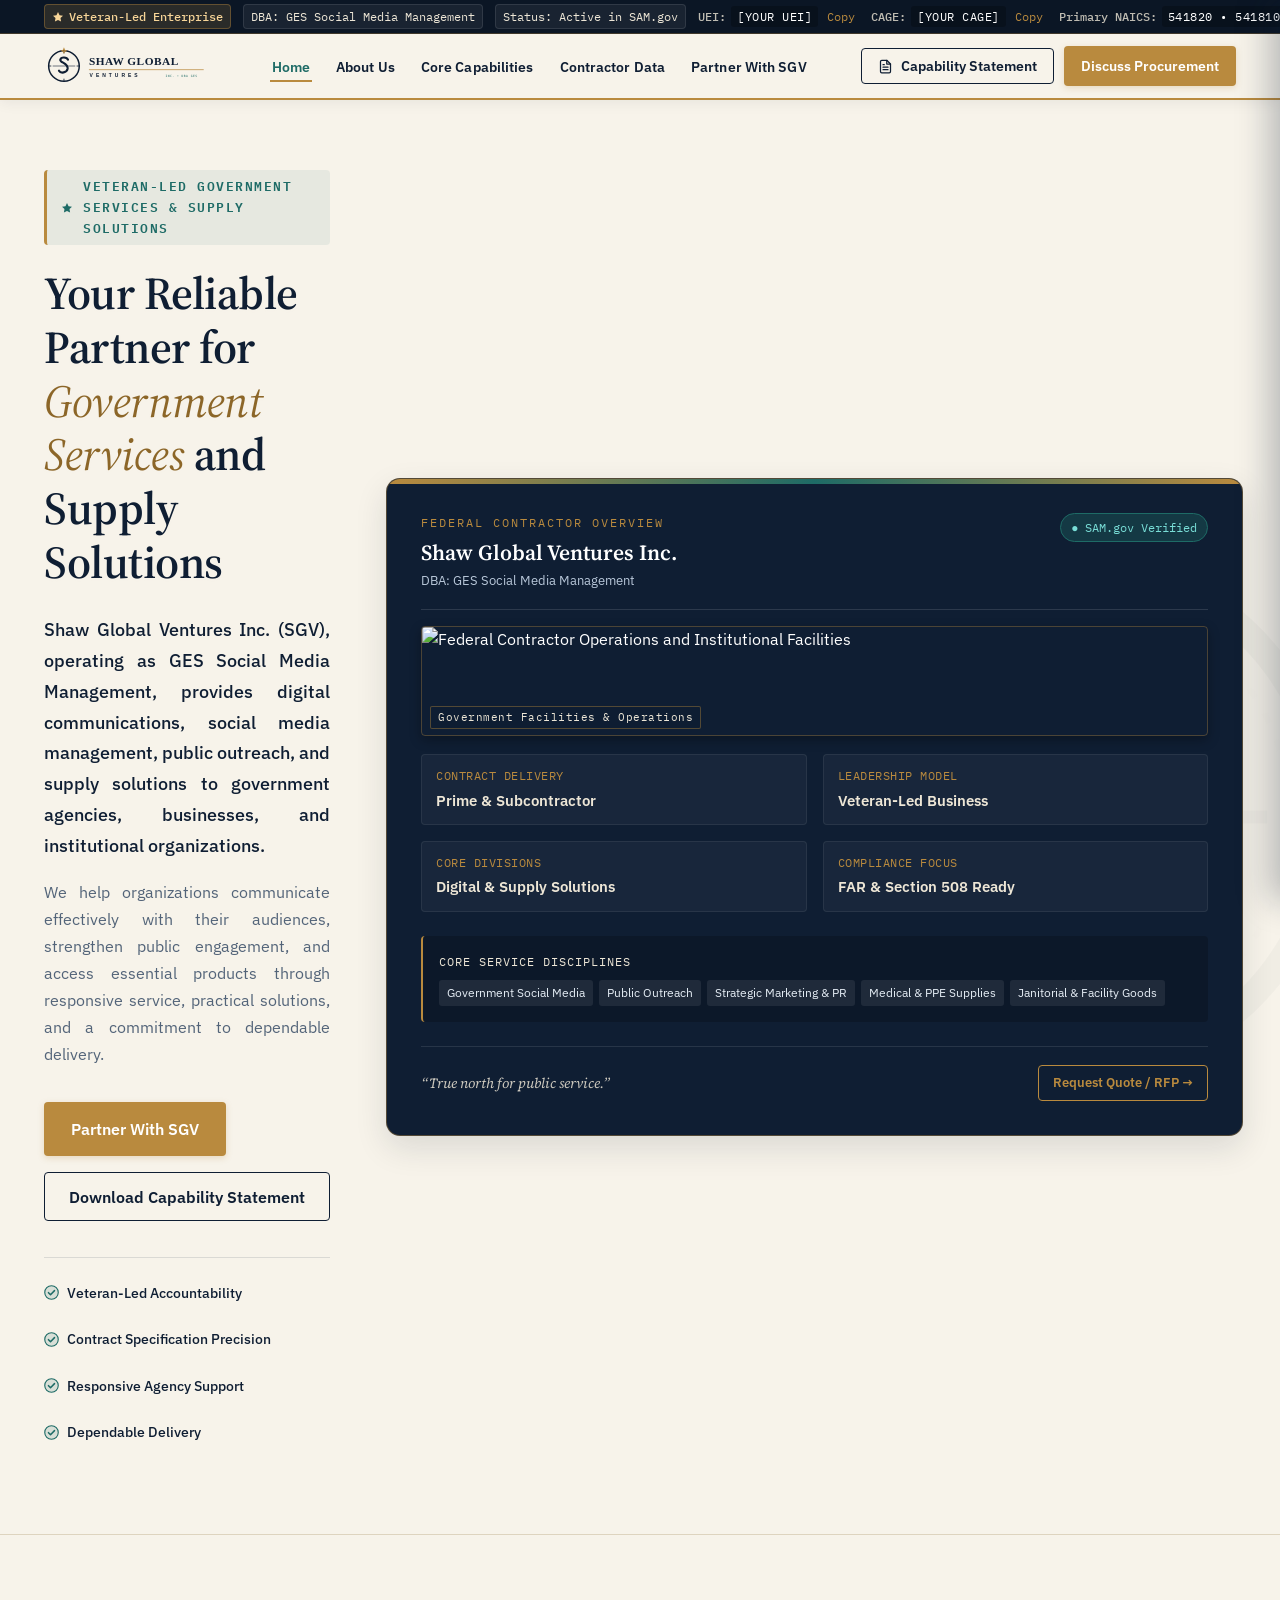
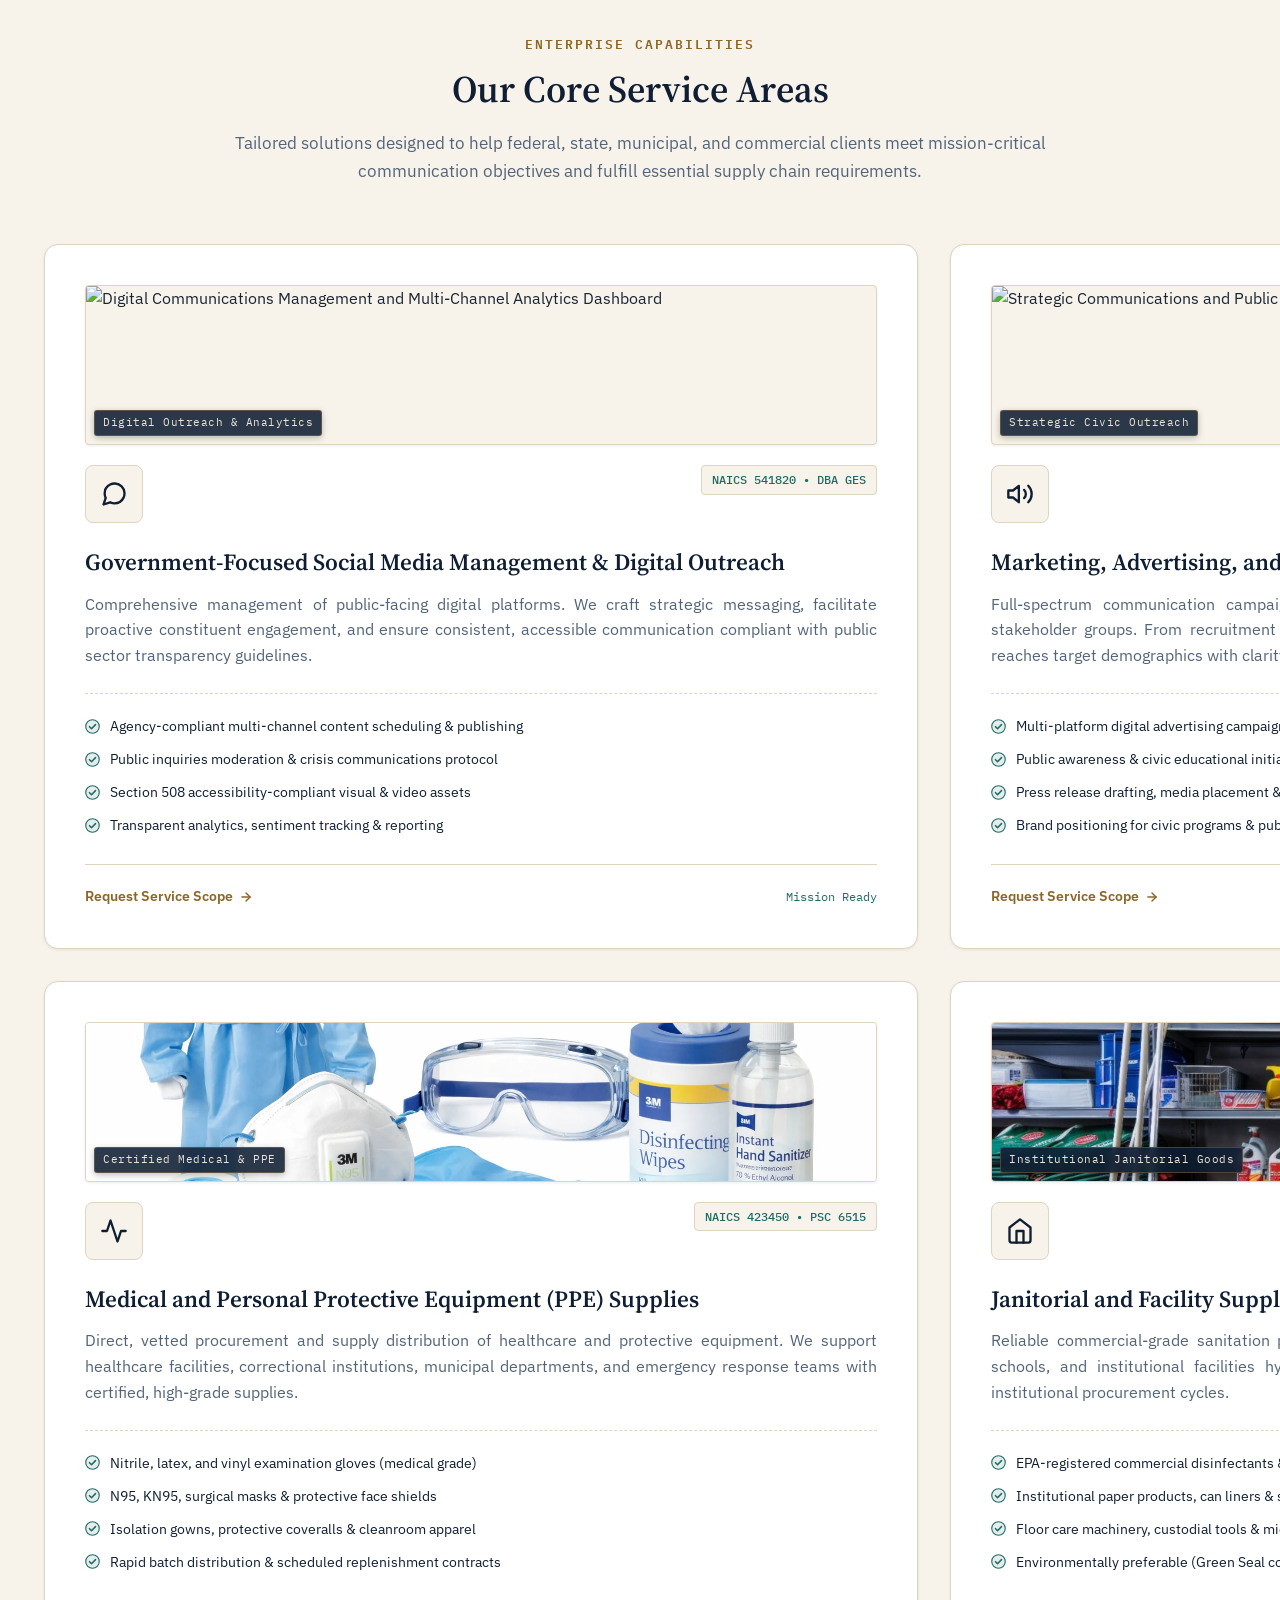
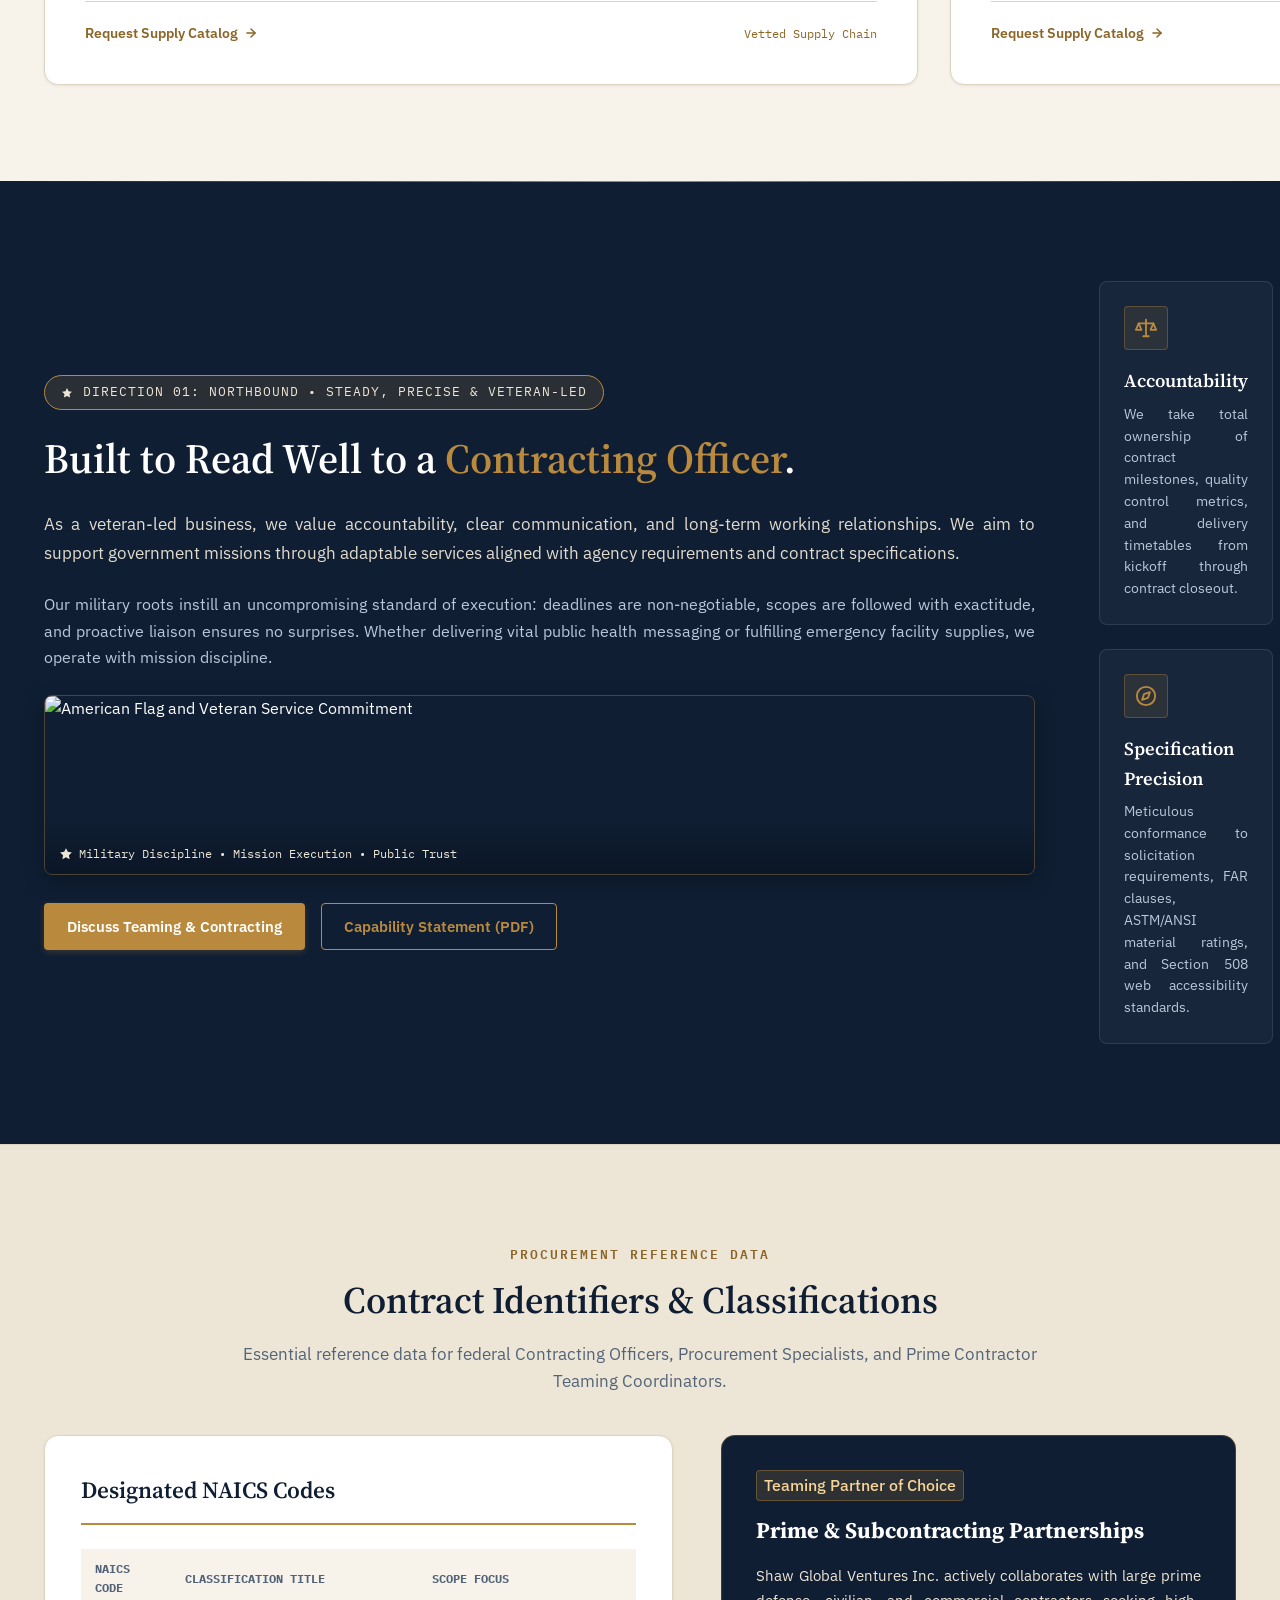
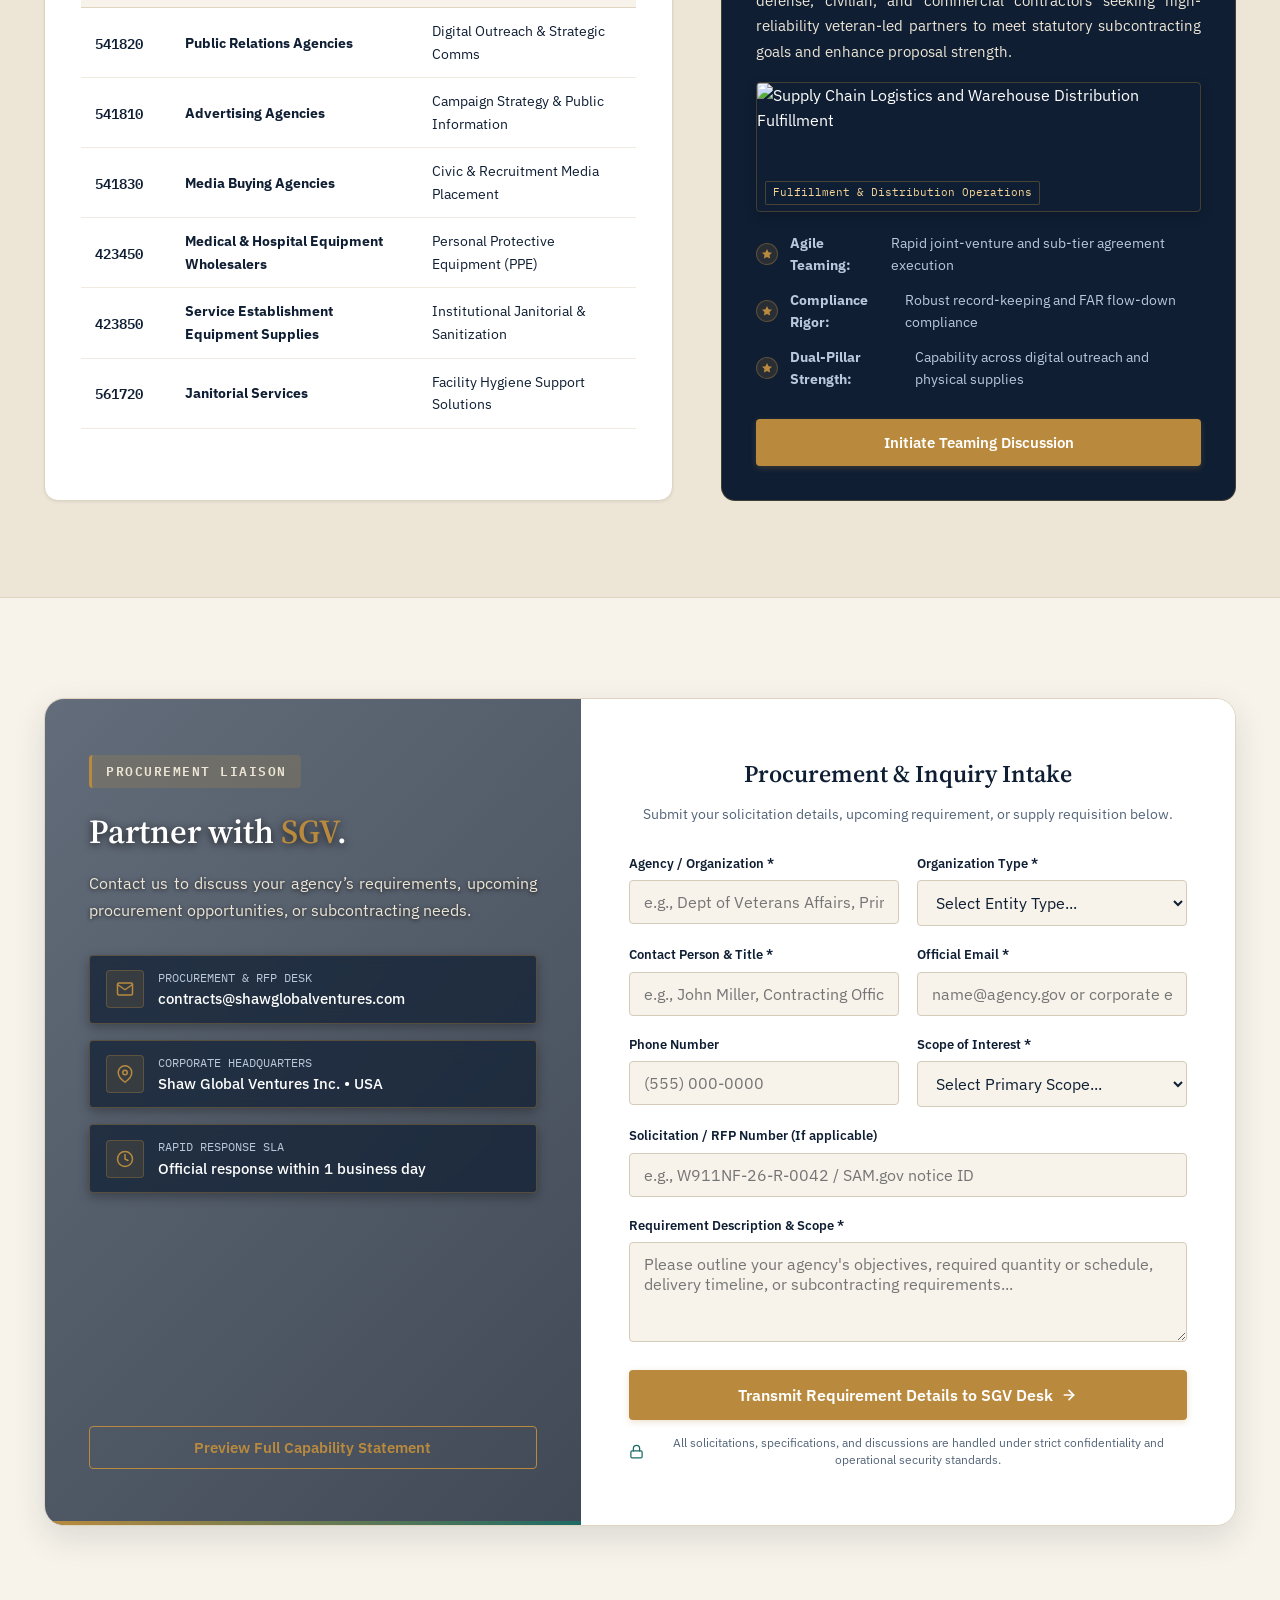
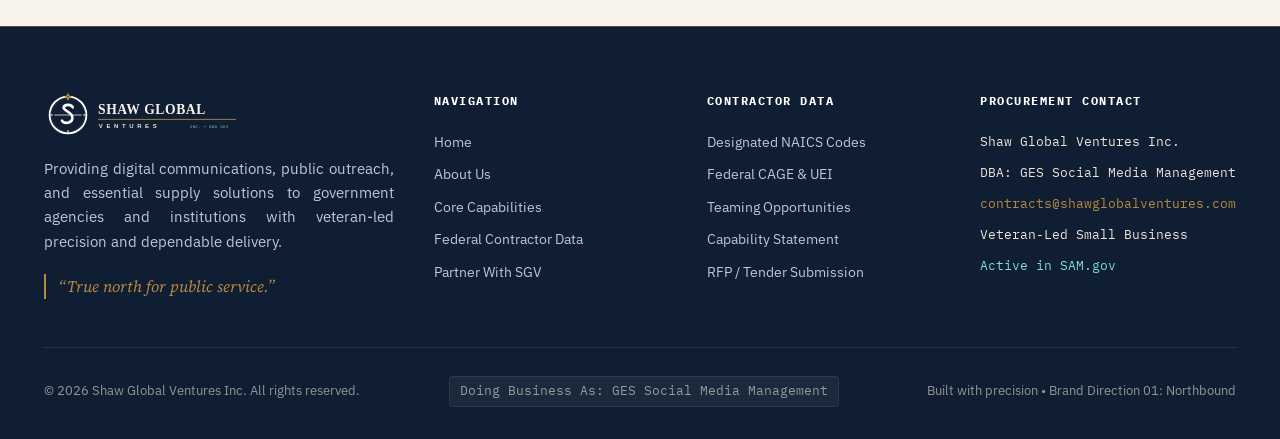
==== index.html @ ef57ebc8 "Initial commit: Shaw Global Ventures Inc. government contracting website" ====
<!DOCTYPE html>
<html lang="en">
<head>
  <meta charset="UTF-8">
  <meta name="viewport" content="width=device-width, initial-scale=1.0">
  <title>Shaw Global Ventures Inc. | Government Contracting, Digital Outreach &amp; Supply Solutions</title>
  
  <!-- SEO & Social Meta -->
  <meta name="description" content="Shaw Global Ventures Inc. (SGV), operating as GES Social Media Management, provides digital communications, social media management, public outreach, and supply solutions to government agencies, businesses, and institutional organizations. Veteran-led enterprise.">
  <meta name="keywords" content="Shaw Global Ventures, GES Social Media Management, government contracting, federal procurement, digital outreach, social media management, medical supplies, PPE supplies, janitorial supplies, veteran-led small business">
  <meta name="author" content="Shaw Global Ventures Inc.">
  <meta name="theme-color" content="#0F1E33">

  <link rel="icon" type="image/svg+xml" href="assets/icon.svg">
  <link rel="stylesheet" href="css/styles.css">
</head>
<body>

  <!-- ========================================================================
       MASTER FIXED HEADER (Command Bar + Navigation)
       ======================================================================== -->
  <div class="header-master-wrapper" id="master-header">
    
    <!-- Federal Command Ribbon -->
    <aside class="gov-topbar" aria-label="Federal contractor data ribbon">
      <div class="container gov-topbar-inner">
        <div class="gov-badge-group">
          <span class="gov-pill veteran-badge">
            <svg class="star-icon" width="12" height="12" viewBox="0 0 24 24" fill="currentColor" aria-hidden="true"><polygon points="12 2 15.09 8.26 22 9.27 17 14.14 18.18 21.02 12 17.77 5.82 21.02 7 14.14 2 9.27 8.91 8.26 12 2"/></svg> Veteran-Led Enterprise
          </span>
          <span class="gov-pill hide-on-mobile">
            DBA: GES Social Media Management
          </span>
          <span class="gov-pill hide-on-mobile">
            Status: Active in SAM.gov
          </span>
        </div>

        <div class="gov-data-codes">
          <div class="code-item">
            <span class="code-label">UEI:</span>
            <span class="code-val" id="top-uei">[YOUR UEI]</span>
            <button class="copy-btn" data-copy="[YOUR UEI]" title="Copy UEI" aria-label="Copy UEI to clipboard">Copy</button>
          </div>
          <div class="code-item">
            <span class="code-label">CAGE:</span>
            <span class="code-val" id="top-cage">[YOUR CAGE]</span>
            <button class="copy-btn" data-copy="[YOUR CAGE]" title="Copy CAGE" aria-label="Copy CAGE to clipboard">Copy</button>
          </div>
          <div class="code-item hide-on-mobile">
            <span class="code-label">Primary NAICS:</span>
            <span class="code-val">541820 • 541810 • 423450</span>
          </div>
        </div>
      </div>
    </aside>

    <!-- Main Navigation Bar -->
    <header class="site-header" role="banner">
      <div class="container nav-container">
        <a href="#hero" class="brand-link" aria-label="Shaw Global Ventures Home">
          <img src="assets/logo.svg" alt="Shaw Global Ventures Inc. - Northbound Compass Emblem" class="brand-logo-img">
        </a>

        <nav aria-label="Main Navigation">
          <ul class="nav-menu">
            <li><a href="#hero" class="nav-link active">Home</a></li>
            <li><a href="html/about.html" class="nav-link">About Us</a></li>
            <li><a href="#services" class="nav-link">Core Capabilities</a></li>
            <li><a href="#procurement-specs" class="nav-link">Contractor Data</a></li>
            <li><a href="#partner-contact" class="nav-link">Partner With SGV</a></li>
          </ul>
        </nav>

        <div class="nav-actions">
          <button type="button" class="btn btn-outline-midnight desktop-only-btn" data-open-modal="capability">
            <svg width="15" height="15" viewBox="0 0 24 24" fill="none" stroke="currentColor" stroke-width="2" stroke-linecap="round" stroke-linejoin="round">
              <path d="M14 2H6a2 2 0 0 0-2 2v16a2 2 0 0 0 2 2h12a2 2 0 0 0 2-2V8z"></path>
              <polyline points="14 2 14 8 20 8"></polyline>
              <line x1="16" y1="13" x2="8" y2="13"></line>
              <line x1="16" y1="17" x2="8" y2="17"></line>
              <polyline points="10 9 9 9 8 9"></polyline>
            </svg>
            Capability Statement
          </button>

          <a href="#partner-contact" class="btn btn-brass nav-cta-btn">
            Discuss Procurement
          </a>

          <button class="mobile-nav-toggle" id="mobile-nav-toggle" aria-label="Open navigation menu" aria-expanded="false" aria-controls="mobile-drawer">
            <svg width="24" height="24" viewBox="0 0 24 24" fill="none" stroke="currentColor" stroke-width="2" stroke-linecap="round" stroke-linejoin="round">
              <line x1="3" y1="12" x2="21" y2="12"></line>
              <line x1="3" y1="6" x2="21" y2="6"></line>
              <line x1="3" y1="18" x2="21" y2="18"></line>
            </svg>
          </button>
        </div>
      </div>
    </header>

  </div>

  <!-- Mobile Navigation Drawer -->
  <div class="mobile-drawer-backdrop" id="mobile-drawer-backdrop" aria-hidden="true"></div>
  <aside class="mobile-drawer" id="mobile-drawer" aria-label="Mobile Navigation" aria-hidden="true">
    <div class="drawer-header">
      <img src="assets/logo.svg" alt="Shaw Global Ventures Logo" class="drawer-logo">
      <button class="drawer-close-btn" id="drawer-close-btn" aria-label="Close navigation menu">
        <svg width="16" height="16" viewBox="0 0 24 24" fill="none" stroke="currentColor" stroke-width="2.4" stroke-linecap="round" stroke-linejoin="round" aria-hidden="true">
          <line x1="18" y1="6" x2="6" y2="18"></line>
          <line x1="6" y1="6" x2="18" y2="18"></line>
        </svg>
      </button>
    </div>

    <nav class="drawer-nav">
      <ul class="drawer-menu">
        <li>
          <a href="#hero" class="drawer-link active">
            <span>Home</span>
            <svg class="drawer-chevron" width="14" height="14" viewBox="0 0 24 24" fill="none" stroke="currentColor" stroke-width="2" stroke-linecap="round" stroke-linejoin="round" aria-hidden="true"><polyline points="9 18 15 12 9 6"></polyline></svg>
          </a>
        </li>
        <li>
          <a href="html/about.html" class="drawer-link">
            <span>About Us</span>
            <svg class="drawer-chevron" width="14" height="14" viewBox="0 0 24 24" fill="none" stroke="currentColor" stroke-width="2" stroke-linecap="round" stroke-linejoin="round" aria-hidden="true"><polyline points="9 18 15 12 9 6"></polyline></svg>
          </a>
        </li>
        <li>
          <a href="#services" class="drawer-link">
            <span>Core Service Areas</span>
            <svg class="drawer-chevron" width="14" height="14" viewBox="0 0 24 24" fill="none" stroke="currentColor" stroke-width="2" stroke-linecap="round" stroke-linejoin="round" aria-hidden="true"><polyline points="9 18 15 12 9 6"></polyline></svg>
          </a>
        </li>
        <li>
          <a href="#procurement-specs" class="drawer-link">
            <span>Federal Contractor Data</span>
            <svg class="drawer-chevron" width="14" height="14" viewBox="0 0 24 24" fill="none" stroke="currentColor" stroke-width="2" stroke-linecap="round" stroke-linejoin="round" aria-hidden="true"><polyline points="9 18 15 12 9 6"></polyline></svg>
          </a>
        </li>
        <li>
          <a href="#partner-contact" class="drawer-link">
            <span>Partner With SGV</span>
            <svg class="drawer-chevron" width="14" height="14" viewBox="0 0 24 24" fill="none" stroke="currentColor" stroke-width="2" stroke-linecap="round" stroke-linejoin="round" aria-hidden="true"><polyline points="9 18 15 12 9 6"></polyline></svg>
          </a>
        </li>
      </ul>
    </nav>

    <div class="drawer-actions">
      <button type="button" class="btn btn-outline-midnight drawer-modal-btn" data-open-modal="capability">
        <svg width="14" height="14" viewBox="0 0 24 24" fill="none" stroke="currentColor" stroke-width="2" aria-hidden="true">
          <path d="M14 2H6a2 2 0 0 0-2 2v16a2 2 0 0 0 2 2h12a2 2 0 0 0 2-2V8z"></path>
          <polyline points="14 2 14 8 20 8"></polyline>
        </svg>
        Capability Statement (PDF)
      </button>

      <a href="#partner-contact" class="btn btn-brass drawer-cta-btn">
        Discuss Procurement
      </a>
    </div>

    <!-- Federal Credentials Card at Bottom of Sidebar -->
    <div class="drawer-footer-credentials">
      <div class="drawer-cred-badges">
        <span class="gov-pill veteran-badge"><svg class="star-icon" width="10" height="10" viewBox="0 0 24 24" fill="currentColor" aria-hidden="true"><polygon points="12 2 15.09 8.26 22 9.27 17 14.14 18.18 21.02 12 17.77 5.82 21.02 7 14.14 2 9.27 8.91 8.26 12 2"/></svg> Veteran-Led</span>
        <span class="gov-pill">Active in SAM.gov</span>
      </div>

      <div class="drawer-cred-dba">
        DBA: GES Social Media Management
      </div>

      <div class="drawer-cred-codes">
        <div class="code-item">
          <span class="code-label">UEI:</span>
          <span class="code-val">[YOUR UEI]</span>
          <button class="copy-btn" data-copy="[YOUR UEI]" title="Copy UEI" aria-label="Copy UEI">Copy</button>
        </div>
        <div class="code-item">
          <span class="code-label">CAGE:</span>
          <span class="code-val">[YOUR CAGE]</span>
          <button class="copy-btn" data-copy="[YOUR CAGE]" title="Copy CAGE" aria-label="Copy CAGE">Copy</button>
        </div>
      </div>

      <div class="drawer-cred-naics">
        <span class="code-label">Primary NAICS:</span>
        <span class="code-val">541820 • 541810 • 423450</span>
      </div>
    </div>
  </aside>

  <main id="main-content">
    <!-- ========================================================================
         HERO SECTION: "True North for Public Service"
         ======================================================================== -->
    <section class="hero-section" id="hero" aria-labelledby="hero-heading">
      <div class="container">
        <div class="hero-grid">
          
          <div class="hero-copy">
            <div class="hero-eyebrow">
              <svg class="star-icon" width="12" height="12" viewBox="0 0 24 24" fill="currentColor" aria-hidden="true"><polygon points="12 2 15.09 8.26 22 9.27 17 14.14 18.18 21.02 12 17.77 5.82 21.02 7 14.14 2 9.27 8.91 8.26 12 2"/></svg> Veteran-Led Government Services &amp; Supply Solutions
            </div>

            <h1 class="hero-title" id="hero-heading">
              Your Reliable Partner for <span class="highlight-brass">Government Services</span> and Supply Solutions
            </h1>

            <p class="hero-lead">
              Shaw Global Ventures Inc. (SGV), operating as GES Social Media Management, provides digital communications, social media management, public outreach, and supply solutions to government agencies, businesses, and institutional organizations.
            </p>

            <p class="hero-sublead">
              We help organizations communicate effectively with their audiences, strengthen public engagement, and access essential products through responsive service, practical solutions, and a commitment to dependable delivery.
            </p>

            <div class="hero-actions">
              <a href="#partner-contact" class="btn btn-brass" style="font-size: 1.02rem; padding: 13px 26px;">
                Partner With SGV
              </a>
              <button type="button" class="btn btn-outline-midnight" data-open-modal="capability" style="font-size: 1.02rem; padding: 13px 24px;">
                Download Capability Statement
              </button>
            </div>

            <div class="hero-trust-row">
              <div class="trust-item">
                <span class="trust-icon" aria-hidden="true"><svg width="15" height="15" viewBox="0 0 20 20" fill="none"><circle cx="10" cy="10" r="9" fill="rgba(30, 107, 102, 0.14)" stroke="currentColor" stroke-width="1.5"/><path d="M6 10.2L8.7 13L14 7.5" stroke="currentColor" stroke-width="2" stroke-linecap="round" stroke-linejoin="round"/></svg></span> Veteran-Led Accountability
              </div>
              <div class="trust-item">
                <span class="trust-icon" aria-hidden="true"><svg width="15" height="15" viewBox="0 0 20 20" fill="none"><circle cx="10" cy="10" r="9" fill="rgba(30, 107, 102, 0.14)" stroke="currentColor" stroke-width="1.5"/><path d="M6 10.2L8.7 13L14 7.5" stroke="currentColor" stroke-width="2" stroke-linecap="round" stroke-linejoin="round"/></svg></span> Contract Specification Precision
              </div>
              <div class="trust-item">
                <span class="trust-icon" aria-hidden="true"><svg width="15" height="15" viewBox="0 0 20 20" fill="none"><circle cx="10" cy="10" r="9" fill="rgba(30, 107, 102, 0.14)" stroke="currentColor" stroke-width="1.5"/><path d="M6 10.2L8.7 13L14 7.5" stroke="currentColor" stroke-width="2" stroke-linecap="round" stroke-linejoin="round"/></svg></span> Responsive Agency Support
              </div>
              <div class="trust-item">
                <span class="trust-icon" aria-hidden="true"><svg width="15" height="15" viewBox="0 0 20 20" fill="none"><circle cx="10" cy="10" r="9" fill="rgba(30, 107, 102, 0.14)" stroke="currentColor" stroke-width="1.5"/><path d="M6 10.2L8.7 13L14 7.5" stroke="currentColor" stroke-width="2" stroke-linecap="round" stroke-linejoin="round"/></svg></span> Dependable Delivery
              </div>
            </div>
          </div>

          <!-- Hero Contractor Dossier Card -->
          <div class="hero-aside">
            <div class="contractor-card">
              <div class="card-header-dossier">
                <div>
                  <div class="dossier-title">Federal Contractor Overview</div>
                  <div class="dossier-company">Shaw Global Ventures Inc.</div>
                  <div class="dossier-dba">DBA: GES Social Media Management</div>
                </div>
                <div class="dossier-status-pill">
                  ● SAM.gov Verified
                </div>
              </div>

              <div class="dossier-hero-media">
                <img src="https://images.unsplash.com/photo-1529107386315-e1a2ed48a620?auto=format&fit=crop&w=800&q=80" alt="Federal Contractor Operations and Institutional Facilities" width="800" height="110">
                <div class="dossier-media-overlay">Government Facilities &amp; Operations</div>
              </div>

              <div class="dossier-grid">
                <div class="dossier-stat">
                  <div class="dossier-label">Contract Delivery</div>
                  <div class="dossier-value">Prime &amp; Subcontractor</div>
                </div>
                <div class="dossier-stat">
                  <div class="dossier-label">Leadership Model</div>
                  <div class="dossier-value">Veteran-Led Business</div>
                </div>
                <div class="dossier-stat">
                  <div class="dossier-label">Core Divisions</div>
                  <div class="dossier-value">Digital &amp; Supply Solutions</div>
                </div>
                <div class="dossier-stat">
                  <div class="dossier-label">Compliance Focus</div>
                  <div class="dossier-value">FAR &amp; Section 508 Ready</div>
                </div>
              </div>

              <div class="card-capabilities-list">
                <div class="capabilities-list-title">Core Service Disciplines</div>
                <div class="tag-cloud">
                  <span class="tag-item">Government Social Media</span>
                  <span class="tag-item">Public Outreach</span>
                  <span class="tag-item">Strategic Marketing &amp; PR</span>
                  <span class="tag-item">Medical &amp; PPE Supplies</span>
                  <span class="tag-item">Janitorial &amp; Facility Goods</span>
                </div>
              </div>

              <div class="card-footer-cta">
                <span class="dossier-motto">“True north for public service.”</span>
                <a href="#partner-contact" class="btn btn-outline-brass" style="padding: 7px 14px; font-size: 0.8rem;">
                  Request Quote / RFP →
                </a>
              </div>
            </div>
          </div>

        </div>
      </div>
    </section>

    <!-- ========================================================================
         CORE SERVICE AREAS SECTION (The 4 Pillars)
         ======================================================================== -->
    <section class="services-section" id="services" aria-labelledby="services-heading">
      <div class="container">
        <div class="section-head">
          <span class="section-eyebrow">Enterprise Capabilities</span>
          <h2 class="section-title" id="services-heading">Our Core Service Areas</h2>
          <p class="section-subtitle">
            Tailored solutions designed to help federal, state, municipal, and commercial clients meet mission-critical communication objectives and fulfill essential supply chain requirements.
          </p>
        </div>

        <div class="services-grid">

          <!-- Pillar 1: Government Social Media & Outreach -->
          <article class="service-card">
            <div class="service-media-frame">
              <img class="service-media-img" src="https://images.unsplash.com/photo-1460925895917-afdab827c52f?auto=format&fit=crop&w=800&q=80" alt="Digital Communications Management and Multi-Channel Analytics Dashboard" loading="lazy" width="800" height="160">
              <span class="service-media-badge">Digital Outreach &amp; Analytics</span>
            </div>

            <div class="service-card-top">
              <div class="service-icon-box" aria-hidden="true">
                <svg width="28" height="28" viewBox="0 0 24 24" fill="none" stroke="currentColor" stroke-width="2" stroke-linecap="round" stroke-linejoin="round">
                  <path d="M21 11.5a8.38 8.38 0 0 1-.9 3.8 8.5 8.5 0 0 1-7.6 4.7 8.38 8.38 0 0 1-3.8-.9L3 21l1.9-5.7a8.38 8.38 0 0 1-.9-3.8 8.5 8.5 0 0 1 4.7-7.6 8.38 8.38 0 0 1 3.8-.9h.5a8.48 8.48 0 0 1 8 8v.5z"></path>
                </svg>
              </div>
              <span class="service-code-tag">NAICS 541820 • DBA GES</span>
            </div>

            <h3 class="service-title">Government-Focused Social Media Management &amp; Digital Outreach</h3>
            <p class="service-desc">
              Comprehensive management of public-facing digital platforms. We craft strategic messaging, facilitate proactive constituent engagement, and ensure consistent, accessible communication compliant with public sector transparency guidelines.
            </p>

            <ul class="service-features-list">
              <li><span class="feature-check" aria-hidden="true"><svg width="15" height="15" viewBox="0 0 20 20" fill="none"><circle cx="10" cy="10" r="9" fill="rgba(30, 107, 102, 0.12)" stroke="currentColor" stroke-width="1.5"/><path d="M6 10.2L8.7 13L14 7.5" stroke="currentColor" stroke-width="2" stroke-linecap="round" stroke-linejoin="round"/></svg></span> Agency-compliant multi-channel content scheduling &amp; publishing</li>
              <li><span class="feature-check" aria-hidden="true"><svg width="15" height="15" viewBox="0 0 20 20" fill="none"><circle cx="10" cy="10" r="9" fill="rgba(30, 107, 102, 0.12)" stroke="currentColor" stroke-width="1.5"/><path d="M6 10.2L8.7 13L14 7.5" stroke="currentColor" stroke-width="2" stroke-linecap="round" stroke-linejoin="round"/></svg></span> Public inquiries moderation &amp; crisis communications protocol</li>
              <li><span class="feature-check" aria-hidden="true"><svg width="15" height="15" viewBox="0 0 20 20" fill="none"><circle cx="10" cy="10" r="9" fill="rgba(30, 107, 102, 0.12)" stroke="currentColor" stroke-width="1.5"/><path d="M6 10.2L8.7 13L14 7.5" stroke="currentColor" stroke-width="2" stroke-linecap="round" stroke-linejoin="round"/></svg></span> Section 508 accessibility-compliant visual &amp; video assets</li>
              <li><span class="feature-check" aria-hidden="true"><svg width="15" height="15" viewBox="0 0 20 20" fill="none"><circle cx="10" cy="10" r="9" fill="rgba(30, 107, 102, 0.12)" stroke="currentColor" stroke-width="1.5"/><path d="M6 10.2L8.7 13L14 7.5" stroke="currentColor" stroke-width="2" stroke-linecap="round" stroke-linejoin="round"/></svg></span> Transparent analytics, sentiment tracking &amp; reporting</li>
            </ul>

            <div class="service-card-footer">
              <a href="#partner-contact" class="service-link" data-service-scope="digital-outreach">
                Request Service Scope <svg width="14" height="14" viewBox="0 0 24 24" fill="none" stroke="currentColor" stroke-width="2.5" stroke-linecap="round" stroke-linejoin="round" aria-hidden="true"><line x1="5" y1="12" x2="19" y2="12"></line><polyline points="12 5 19 12 12 19"></polyline></svg>
              </a>
              <span style="font-family: var(--font-mono); font-size: 0.75rem; color: var(--color-teal);">Mission Ready</span>
            </div>
          </article>

          <!-- Pillar 2: Marketing, Advertising & PR -->
          <article class="service-card">
            <div class="service-media-frame">
              <img class="service-media-img" src="https://images.unsplash.com/photo-1542744173-8e7e53415bb0?auto=format&fit=crop&w=800&q=80" alt="Strategic Communications and Public Relations Planning Team" loading="lazy" width="800" height="160">
              <span class="service-media-badge">Strategic Civic Outreach</span>
            </div>

            <div class="service-card-top">
              <div class="service-icon-box" aria-hidden="true">
                <svg width="28" height="28" viewBox="0 0 24 24" fill="none" stroke="currentColor" stroke-width="2" stroke-linecap="round" stroke-linejoin="round">
                  <polygon points="11 5 6 9 2 9 2 15 6 15 11 19 11 5"></polygon>
                  <path d="M19.07 4.93a10 10 0 0 1 0 14.14M15.54 8.46a5 5 0 0 1 0 7.07"></path>
                </svg>
              </div>
              <span class="service-code-tag">NAICS 541810 • 541830</span>
            </div>

            <h3 class="service-title">Marketing, Advertising, and Public Relations Support</h3>
            <p class="service-desc">
              Full-spectrum communication campaigns designed to inform, educate, and mobilize community and stakeholder groups. From recruitment outreach to public awareness programs, we ensure your message reaches target demographics with clarity.
            </p>

            <ul class="service-features-list">
              <li><span class="feature-check" aria-hidden="true"><svg width="15" height="15" viewBox="0 0 20 20" fill="none"><circle cx="10" cy="10" r="9" fill="rgba(30, 107, 102, 0.12)" stroke="currentColor" stroke-width="1.5"/><path d="M6 10.2L8.7 13L14 7.5" stroke="currentColor" stroke-width="2" stroke-linecap="round" stroke-linejoin="round"/></svg></span> Multi-platform digital advertising campaigns (Search, Social, Display)</li>
              <li><span class="feature-check" aria-hidden="true"><svg width="15" height="15" viewBox="0 0 20 20" fill="none"><circle cx="10" cy="10" r="9" fill="rgba(30, 107, 102, 0.12)" stroke="currentColor" stroke-width="1.5"/><path d="M6 10.2L8.7 13L14 7.5" stroke="currentColor" stroke-width="2" stroke-linecap="round" stroke-linejoin="round"/></svg></span> Public awareness &amp; civic educational initiative rollout</li>
              <li><span class="feature-check" aria-hidden="true"><svg width="15" height="15" viewBox="0 0 20 20" fill="none"><circle cx="10" cy="10" r="9" fill="rgba(30, 107, 102, 0.12)" stroke="currentColor" stroke-width="1.5"/><path d="M6 10.2L8.7 13L14 7.5" stroke="currentColor" stroke-width="2" stroke-linecap="round" stroke-linejoin="round"/></svg></span> Press release drafting, media placement &amp; stakeholder briefs</li>
              <li><span class="feature-check" aria-hidden="true"><svg width="15" height="15" viewBox="0 0 20 20" fill="none"><circle cx="10" cy="10" r="9" fill="rgba(30, 107, 102, 0.12)" stroke="currentColor" stroke-width="1.5"/><path d="M6 10.2L8.7 13L14 7.5" stroke="currentColor" stroke-width="2" stroke-linecap="round" stroke-linejoin="round"/></svg></span> Brand positioning for civic programs &amp; public safety campaigns</li>
            </ul>

            <div class="service-card-footer">
              <a href="#partner-contact" class="service-link" data-service-scope="marketing-pr">
                Request Service Scope <svg width="14" height="14" viewBox="0 0 24 24" fill="none" stroke="currentColor" stroke-width="2.5" stroke-linecap="round" stroke-linejoin="round" aria-hidden="true"><line x1="5" y1="12" x2="19" y2="12"></line><polyline points="12 5 19 12 12 19"></polyline></svg>
              </a>
              <span style="font-family: var(--font-mono); font-size: 0.75rem; color: var(--color-teal);">Campaign Agility</span>
            </div>
          </article>

          <!-- Pillar 3: Medical and PPE Supplies -->
          <article class="service-card">
            <div class="service-media-frame">
              <img class="service-media-img" src="images/medical%20and%20ppe.webp" alt="Medical Grade Supplies and Certified PPE Equipment" loading="lazy" width="800" height="160" style="object-position: center 60%;">
              <span class="service-media-badge">Certified Medical &amp; PPE</span>
            </div>

            <div class="service-card-top">
              <div class="service-icon-box" aria-hidden="true">
                <svg width="28" height="28" viewBox="0 0 24 24" fill="none" stroke="currentColor" stroke-width="2" stroke-linecap="round" stroke-linejoin="round">
                  <path d="M22 12h-4l-3 9L9 3l-3 9H2"></path>
                </svg>
              </div>
              <span class="service-code-tag">NAICS 423450 • PSC 6515</span>
            </div>

            <h3 class="service-title">Medical and Personal Protective Equipment (PPE) Supplies</h3>
            <p class="service-desc">
              Direct, vetted procurement and supply distribution of healthcare and protective equipment. We support healthcare facilities, correctional institutions, municipal departments, and emergency response teams with certified, high-grade supplies.
            </p>

            <ul class="service-features-list">
              <li><span class="feature-check" aria-hidden="true"><svg width="15" height="15" viewBox="0 0 20 20" fill="none"><circle cx="10" cy="10" r="9" fill="rgba(30, 107, 102, 0.12)" stroke="currentColor" stroke-width="1.5"/><path d="M6 10.2L8.7 13L14 7.5" stroke="currentColor" stroke-width="2" stroke-linecap="round" stroke-linejoin="round"/></svg></span> Nitrile, latex, and vinyl examination gloves (medical grade)</li>
              <li><span class="feature-check" aria-hidden="true"><svg width="15" height="15" viewBox="0 0 20 20" fill="none"><circle cx="10" cy="10" r="9" fill="rgba(30, 107, 102, 0.12)" stroke="currentColor" stroke-width="1.5"/><path d="M6 10.2L8.7 13L14 7.5" stroke="currentColor" stroke-width="2" stroke-linecap="round" stroke-linejoin="round"/></svg></span> N95, KN95, surgical masks &amp; protective face shields</li>
              <li><span class="feature-check" aria-hidden="true"><svg width="15" height="15" viewBox="0 0 20 20" fill="none"><circle cx="10" cy="10" r="9" fill="rgba(30, 107, 102, 0.12)" stroke="currentColor" stroke-width="1.5"/><path d="M6 10.2L8.7 13L14 7.5" stroke="currentColor" stroke-width="2" stroke-linecap="round" stroke-linejoin="round"/></svg></span> Isolation gowns, protective coveralls &amp; cleanroom apparel</li>
              <li><span class="feature-check" aria-hidden="true"><svg width="15" height="15" viewBox="0 0 20 20" fill="none"><circle cx="10" cy="10" r="9" fill="rgba(30, 107, 102, 0.12)" stroke="currentColor" stroke-width="1.5"/><path d="M6 10.2L8.7 13L14 7.5" stroke="currentColor" stroke-width="2" stroke-linecap="round" stroke-linejoin="round"/></svg></span> Rapid batch distribution &amp; scheduled replenishment contracts</li>
            </ul>

            <div class="service-card-footer">
              <a href="#partner-contact" class="service-link" data-service-scope="medical-ppe">
                Request Supply Catalog <svg width="14" height="14" viewBox="0 0 24 24" fill="none" stroke="currentColor" stroke-width="2.5" stroke-linecap="round" stroke-linejoin="round" aria-hidden="true"><line x1="5" y1="12" x2="19" y2="12"></line><polyline points="12 5 19 12 12 19"></polyline></svg>
              </a>
              <span style="font-family: var(--font-mono); font-size: 0.75rem; color: var(--color-brass-dark);">Vetted Supply Chain</span>
            </div>
          </article>

          <!-- Pillar 4: Janitorial and Facility Supplies -->
          <article class="service-card">
            <div class="service-media-frame">
              <img class="service-media-img" src="images/janitorial.jpg" alt="Commercial Janitorial and Institutional Facility Supplies Inventory" loading="lazy" width="800" height="160" style="object-position: center 40%;">
              <span class="service-media-badge">Institutional Janitorial Goods</span>
            </div>

            <div class="service-card-top">
              <div class="service-icon-box" aria-hidden="true">
                <svg width="28" height="28" viewBox="0 0 24 24" fill="none" stroke="currentColor" stroke-width="2" stroke-linecap="round" stroke-linejoin="round">
                  <path d="M3 9l9-7 9 7v11a2 2 0 0 1-2 2H5a2 2 0 0 1-2-2z"></path>
                  <polyline points="9 22 9 12 15 12 15 22"></polyline>
                </svg>
              </div>
              <span class="service-code-tag">NAICS 423850 • 561720</span>
            </div>

            <h3 class="service-title">Janitorial and Facility Supply Solutions</h3>
            <p class="service-desc">
              Reliable commercial-grade sanitation products and maintenance supplies to keep government buildings, schools, and institutional facilities hygienic, operational, and safe. High-volume fulfillment tailored to institutional procurement cycles.
            </p>

            <ul class="service-features-list">
              <li><span class="feature-check" aria-hidden="true"><svg width="15" height="15" viewBox="0 0 20 20" fill="none"><circle cx="10" cy="10" r="9" fill="rgba(30, 107, 102, 0.12)" stroke="currentColor" stroke-width="1.5"/><path d="M6 10.2L8.7 13L14 7.5" stroke="currentColor" stroke-width="2" stroke-linecap="round" stroke-linejoin="round"/></svg></span> EPA-registered commercial disinfectants &amp; sanitizing agents</li>
              <li><span class="feature-check" aria-hidden="true"><svg width="15" height="15" viewBox="0 0 20 20" fill="none"><circle cx="10" cy="10" r="9" fill="rgba(30, 107, 102, 0.12)" stroke="currentColor" stroke-width="1.5"/><path d="M6 10.2L8.7 13L14 7.5" stroke="currentColor" stroke-width="2" stroke-linecap="round" stroke-linejoin="round"/></svg></span> Institutional paper products, can liners &amp; soap dispensing systems</li>
              <li><span class="feature-check" aria-hidden="true"><svg width="15" height="15" viewBox="0 0 20 20" fill="none"><circle cx="10" cy="10" r="9" fill="rgba(30, 107, 102, 0.12)" stroke="currentColor" stroke-width="1.5"/><path d="M6 10.2L8.7 13L14 7.5" stroke="currentColor" stroke-width="2" stroke-linecap="round" stroke-linejoin="round"/></svg></span> Floor care machinery, custodial tools &amp; microfiber equipment</li>
              <li><span class="feature-check" aria-hidden="true"><svg width="15" height="15" viewBox="0 0 20 20" fill="none"><circle cx="10" cy="10" r="9" fill="rgba(30, 107, 102, 0.12)" stroke="currentColor" stroke-width="1.5"/><path d="M6 10.2L8.7 13L14 7.5" stroke="currentColor" stroke-width="2" stroke-linecap="round" stroke-linejoin="round"/></svg></span> Environmentally preferable (Green Seal compliant) cleaning solutions</li>
            </ul>

            <div class="service-card-footer">
              <a href="#partner-contact" class="service-link" data-service-scope="janitorial-supplies">
                Request Supply Catalog <svg width="14" height="14" viewBox="0 0 24 24" fill="none" stroke="currentColor" stroke-width="2.5" stroke-linecap="round" stroke-linejoin="round" aria-hidden="true"><line x1="5" y1="12" x2="19" y2="12"></line><polyline points="12 5 19 12 12 19"></polyline></svg>
              </a>
              <span style="font-family: var(--font-mono); font-size: 0.75rem; color: var(--color-brass-dark);">Institutional Grade</span>
            </div>
          </article>

        </div>
      </div>
    </section>

    <!-- ========================================================================
         VETERAN-LED VALUES & MISSION COMMITMENT
         ======================================================================== -->
    <section class="veteran-section" id="veteran-heritage" aria-labelledby="veteran-heading">
      <div class="container">
        <div class="veteran-grid">
          
          <div>
            <div class="veteran-badge-seal">
              <svg class="star-icon" width="12" height="12" viewBox="0 0 24 24" fill="currentColor" aria-hidden="true"><polygon points="12 2 15.09 8.26 22 9.27 17 14.14 18.18 21.02 12 17.77 5.82 21.02 7 14.14 2 9.27 8.91 8.26 12 2"/></svg> Direction 01: Northbound • Steady, Precise &amp; Veteran-Led
            </div>

            <h2 class="veteran-heading" id="veteran-heading">
              Built to Read Well to a <span>Contracting Officer</span>.
            </h2>

            <p class="veteran-text">
              As a veteran-led business, we value accountability, clear communication, and long-term working relationships. We aim to support government missions through adaptable services aligned with agency requirements and contract specifications.
            </p>

            <p class="veteran-subtext">
              Our military roots instill an uncompromising standard of execution: deadlines are non-negotiable, scopes are followed with exactitude, and proactive liaison ensures no surprises. Whether delivering vital public health messaging or fulfilling emergency facility supplies, we operate with mission discipline.
            </p>

            <div class="veteran-image-feature">
              <img class="veteran-feature-img" src="https://images.unsplash.com/photo-1508614589041-895b88991e3e?auto=format&fit=crop&w=1000&q=80" alt="American Flag and Veteran Service Commitment" loading="lazy" width="1000" height="180">
              <div class="veteran-image-caption">
                <svg width="14" height="14" viewBox="0 0 24 24" fill="currentColor" aria-hidden="true"><polygon points="12 2 15.09 8.26 22 9.27 17 14.14 18.18 21.02 12 17.77 5.82 21.02 7 14.14 2 9.27 8.91 8.26 12 2"/></svg>
                Military Discipline • Mission Execution • Public Trust
              </div>
            </div>

            <div style="display: flex; gap: 16px; flex-wrap: wrap;">
              <a href="#partner-contact" class="btn btn-brass">
                Discuss Teaming &amp; Contracting
              </a>
              <button type="button" class="btn btn-outline-brass" data-open-modal="capability">
                Capability Statement (PDF)
              </button>
            </div>
          </div>

          <!-- 4 Core Operating Values -->
          <div class="values-grid">
            <div class="value-card">
              <div class="value-icon" aria-hidden="true">
                <svg width="22" height="22" viewBox="0 0 24 24" fill="none" stroke="currentColor" stroke-width="2" stroke-linecap="round" stroke-linejoin="round">
                  <line x1="12" y1="3" x2="12" y2="21"></line>
                  <line x1="4" y1="7" x2="20" y2="7"></line>
                  <path d="M4 7l3 7h-6l3-7z"></path>
                  <path d="M20 7l3 7h-6l3-7z"></path>
                  <line x1="9" y1="21" x2="15" y2="21"></line>
                </svg>
              </div>
              <h3 class="value-title">Accountability</h3>
              <p class="value-desc">
                We take total ownership of contract milestones, quality control metrics, and delivery timetables from kickoff through contract closeout.
              </p>
            </div>

            <div class="value-card">
              <div class="value-icon" aria-hidden="true">
                <svg width="22" height="22" viewBox="0 0 24 24" fill="none" stroke="currentColor" stroke-width="2" stroke-linecap="round" stroke-linejoin="round">
                  <path d="M21 15a2 2 0 0 1-2 2H7l-4 4V5a2 2 0 0 1 2-2h14a2 2 0 0 1 2 2z"></path>
                  <line x1="8" y1="9" x2="16" y2="9"></line>
                  <line x1="8" y1="13" x2="14" y2="13"></line>
                </svg>
              </div>
              <h3 class="value-title">Clear Communication</h3>
              <p class="value-desc">
                Consistent updates, transparent chain-of-custody tracking, and responsive coordination with contracting officers (COs) and COTRs.
              </p>
            </div>

            <div class="value-card">
              <div class="value-icon" aria-hidden="true">
                <svg width="22" height="22" viewBox="0 0 24 24" fill="none" stroke="currentColor" stroke-width="2" stroke-linecap="round" stroke-linejoin="round">
                  <circle cx="12" cy="12" r="10"></circle>
                  <polygon points="16.24 7.76 14.12 14.12 7.76 16.24 9.88 9.88 16.24 7.76"></polygon>
                </svg>
              </div>
              <h3 class="value-title">Specification Precision</h3>
              <p class="value-desc">
                Meticulous conformance to solicitation requirements, FAR clauses, ASTM/ANSI material ratings, and Section 508 web accessibility standards.
              </p>
            </div>

            <div class="value-card">
              <div class="value-icon" aria-hidden="true">
                <svg width="22" height="22" viewBox="0 0 24 24" fill="none" stroke="currentColor" stroke-width="2" stroke-linecap="round" stroke-linejoin="round">
                  <path d="M17 21v-2a4 4 0 0 0-4-4H5a4 4 0 0 0-4 4v2"></path>
                  <circle cx="9" cy="7" r="4"></circle>
                  <path d="M23 21v-2a4 4 0 0 0-3-3.87"></path>
                  <path d="M16 3.13a4 4 0 0 1 0 7.75"></path>
                </svg>
              </div>
              <h3 class="value-title">Long-Term Partnerships</h3>
              <p class="value-desc">
                Fostering sustained reliability as a dependable prime or agile subcontractor for recurring federal, municipal, and institutional needs.
              </p>
            </div>
          </div>

        </div>
      </div>
    </section>

    <!-- ========================================================================
         FEDERAL PROCUREMENT & SPECIFICATIONS MATRIX
         ======================================================================== -->
    <section class="procurement-section" id="procurement-specs" aria-labelledby="specs-heading">
      <div class="container">
        
        <div class="section-head" style="margin-bottom: 40px;">
          <span class="section-eyebrow">Procurement Reference Data</span>
          <h2 class="section-title" id="specs-heading">Contract Identifiers &amp; Classifications</h2>
          <p class="section-subtitle">
            Essential reference data for federal Contracting Officers, Procurement Specialists, and Prime Contractor Teaming Coordinators.
          </p>
        </div>

        <div class="specs-grid">
          
          <!-- NAICS Table Card -->
          <div class="specs-card">
            <div class="specs-header">
              <h3 class="specs-title">Designated NAICS Codes</h3>
            </div>

            <div class="table-responsive">
              <table class="naics-table" aria-label="North American Industry Classification System Codes">
                <thead>
                  <tr>
                    <th scope="col">NAICS Code</th>
                    <th scope="col">Classification Title</th>
                    <th scope="col">Scope Focus</th>
                  </tr>
                </thead>
                <tbody>
                  <tr>
                    <td class="naics-code">541820</td>
                    <td><strong>Public Relations Agencies</strong></td>
                    <td>Digital Outreach &amp; Strategic Comms</td>
                  </tr>
                  <tr>
                    <td class="naics-code">541810</td>
                    <td><strong>Advertising Agencies</strong></td>
                    <td>Campaign Strategy &amp; Public Information</td>
                  </tr>
                  <tr>
                    <td class="naics-code">541830</td>
                    <td><strong>Media Buying Agencies</strong></td>
                    <td>Civic &amp; Recruitment Media Placement</td>
                  </tr>
                  <tr>
                    <td class="naics-code">423450</td>
                    <td><strong>Medical &amp; Hospital Equipment Wholesalers</strong></td>
                    <td>Personal Protective Equipment (PPE)</td>
                  </tr>
                  <tr>
                    <td class="naics-code">423850</td>
                    <td><strong>Service Establishment Equipment Supplies</strong></td>
                    <td>Institutional Janitorial &amp; Sanitization</td>
                  </tr>
                  <tr>
                    <td class="naics-code">561720</td>
                    <td><strong>Janitorial Services</strong></td>
                    <td>Facility Hygiene Support Solutions</td>
                  </tr>
                </tbody>
              </table>
            </div>
          </div>

          <!-- Teaming & Subcontracting Opportunity Box -->
          <div class="teaming-box">
            <div>
              <span class="gov-pill veteran-badge" style="margin-bottom: 12px; display: inline-flex;">
                Teaming Partner of Choice
              </span>
              <h3 class="teaming-title">Prime &amp; Subcontracting Partnerships</h3>
              <p class="teaming-text">
                Shaw Global Ventures Inc. actively collaborates with large prime defense, civilian, and commercial contractors seeking high-reliability veteran-led partners to meet statutory subcontracting goals and enhance proposal strength.
              </p>

              <div class="teaming-image-card">
                <img class="teaming-img" src="https://images.unsplash.com/photo-1586528116311-ad8dd3c8310d?auto=format&fit=crop&w=1000&q=80" alt="Supply Chain Logistics and Warehouse Distribution Fulfillment" loading="lazy" width="1000" height="130">
                <div class="teaming-img-tag">Fulfillment &amp; Distribution Operations</div>
              </div>

              <ul class="teaming-points">
                <li><span class="teaming-bullet" aria-hidden="true"><svg width="12" height="12" viewBox="0 0 24 24" fill="currentColor"><polygon points="12 2 15.09 8.26 22 9.27 17 14.14 18.18 21.02 12 17.77 5.82 21.02 7 14.14 2 9.27 8.91 8.26 12 2"/></svg></span> <strong>Agile Teaming:</strong> Rapid joint-venture and sub-tier agreement execution</li>
                <li><span class="teaming-bullet" aria-hidden="true"><svg width="12" height="12" viewBox="0 0 24 24" fill="currentColor"><polygon points="12 2 15.09 8.26 22 9.27 17 14.14 18.18 21.02 12 17.77 5.82 21.02 7 14.14 2 9.27 8.91 8.26 12 2"/></svg></span> <strong>Compliance Rigor:</strong> Robust record-keeping and FAR flow-down compliance</li>
                <li><span class="teaming-bullet" aria-hidden="true"><svg width="12" height="12" viewBox="0 0 24 24" fill="currentColor"><polygon points="12 2 15.09 8.26 22 9.27 17 14.14 18.18 21.02 12 17.77 5.82 21.02 7 14.14 2 9.27 8.91 8.26 12 2"/></svg></span> <strong>Dual-Pillar Strength:</strong> Capability across digital outreach and physical supplies</li>
              </ul>
            </div>

            <div>
              <a href="#partner-contact" class="btn btn-brass" style="width: 100%;">
                Initiate Teaming Discussion
              </a>
            </div>
          </div>

        </div>

      </div>
    </section>

    <!-- ========================================================================
         CALL TO ACTION & INTERACTIVE RFP INTAKE ENGINE
         ======================================================================== -->
    <section class="cta-section" id="partner-contact" aria-labelledby="cta-heading">
      <div class="container">
        
        <div class="cta-box-wrapper">
          
          <!-- Left Info Pane -->
          <div class="cta-info-pane">
            <div>
              <span class="hero-eyebrow" style="background: rgba(185, 138, 62, 0.2); color: var(--color-parchment); border-left-color: var(--color-brass);">
                Procurement Liaison
              </span>

              <h2 class="cta-info-title" id="cta-heading">
                Partner with <span>SGV</span>.
              </h2>

              <p class="cta-info-lead">
                Contact us to discuss your agency’s requirements, upcoming procurement opportunities, or subcontracting needs.
              </p>

              <div class="contact-direct-cards">
                <div class="contact-card-item">
                  <span class="contact-icon" aria-hidden="true">
                    <svg width="18" height="18" viewBox="0 0 24 24" fill="none" stroke="currentColor" stroke-width="2" stroke-linecap="round" stroke-linejoin="round">
                      <path d="M4 4h16c1.1 0 2 .9 2 2v12c0 1.1-.9 2-2 2H4c-1.1 0-2-.9-2-2V6c0-1.1.9-2 2-2z"></path>
                      <polyline points="22,6 12,13 2,6"></polyline>
                    </svg>
                  </span>
                  <div>
                    <div class="contact-label">Procurement &amp; RFP Desk</div>
                    <div class="contact-val">contracts@shawglobalventures.com</div>
                  </div>
                </div>

                <div class="contact-card-item">
                  <span class="contact-icon" aria-hidden="true">
                    <svg width="18" height="18" viewBox="0 0 24 24" fill="none" stroke="currentColor" stroke-width="2" stroke-linecap="round" stroke-linejoin="round">
                      <path d="M21 10c0 7-9 13-9 13s-9-6-9-13a9 9 0 0 1 18 0z"></path>
                      <circle cx="12" cy="10" r="3"></circle>
                    </svg>
                  </span>
                  <div>
                    <div class="contact-label">Corporate Headquarters</div>
                    <div class="contact-val">Shaw Global Ventures Inc. • USA</div>
                  </div>
                </div>

                <div class="contact-card-item">
                  <span class="contact-icon" aria-hidden="true">
                    <svg width="18" height="18" viewBox="0 0 24 24" fill="none" stroke="currentColor" stroke-width="2" stroke-linecap="round" stroke-linejoin="round">
                      <circle cx="12" cy="12" r="10"></circle>
                      <polyline points="12 6 12 12 16 14"></polyline>
                    </svg>
                  </span>
                  <div>
                    <div class="contact-label">Rapid Response SLA</div>
                    <div class="contact-val">Official response within 1 business day</div>
                  </div>
                </div>
              </div>
            </div>

            <div>
              <button type="button" class="btn btn-outline-brass" data-open-modal="capability" style="width: 100%;">
                Preview Full Capability Statement
              </button>
            </div>
          </div>

          <!-- Right Form Pane -->
          <div class="cta-form-pane">
            <h3 class="form-title">Procurement &amp; Inquiry Intake</h3>
            <p class="form-subtitle">
              Submit your solicitation details, upcoming requirement, or supply requisition below.
            </p>

            <!-- Success State -->
            <div class="form-success-banner" id="form-success-banner">
              <div class="form-success-icon-wrap" aria-hidden="true">
                <svg width="28" height="28" viewBox="0 0 24 24" fill="none" stroke="currentColor" stroke-width="2.5" stroke-linecap="round" stroke-linejoin="round">
                  <polyline points="20 6 9 17 4 12"></polyline>
                </svg>
              </div>
              <h4 style="font-family: var(--font-serif); font-size: 1.35rem; margin-bottom: 8px;">
                Requirement Received
              </h4>
              <p style="font-size: 0.95rem; margin-bottom: 16px;">
                Thank you for reaching out to Shaw Global Ventures Inc. A dedicated contracting specialist has received your transmission and will review your specifications promptly.
              </p>
              <button type="button" class="btn btn-outline-midnight" id="form-reset-btn" style="font-size: 0.85rem;">
                Submit Another Inquiry
              </button>
            </div>

            <!-- Active Form -->
            <form id="procurement-intake-form" novalidate>
              <div class="form-grid">
                
                <div class="form-group">
                  <label class="form-label" for="rfp-org">Agency / Organization *</label>
                  <input type="text" id="rfp-org" class="form-input" placeholder="e.g., Dept of Veterans Affairs, Prime Inc." required>
                </div>

                <div class="form-group">
                  <label class="form-label" for="rfp-type">Organization Type *</label>
                  <select id="rfp-type" class="form-select" required>
                    <option value="" disabled selected>Select Entity Type...</option>
                    <option value="federal">Federal Government Agency</option>
                    <option value="state-local">State / Municipal Government</option>
                    <option value="prime">Prime Defense / Civilian Contractor</option>
                    <option value="healthcare">Healthcare / Hospital Institution</option>
                    <option value="commercial">Commercial / Institutional Business</option>
                  </select>
                </div>

                <div class="form-group">
                  <label class="form-label" for="rfp-name">Contact Person &amp; Title *</label>
                  <input type="text" id="rfp-name" class="form-input" placeholder="e.g., John Miller, Contracting Officer" required>
                </div>

                <div class="form-group">
                  <label class="form-label" for="rfp-email">Official Email *</label>
                  <input type="email" id="rfp-email" class="form-input" placeholder="name@agency.gov or corporate email" required>
                </div>

                <div class="form-group">
                  <label class="form-label" for="rfp-phone">Phone Number</label>
                  <input type="tel" id="rfp-phone" class="form-input" placeholder="(555) 000-0000">
                </div>

                <div class="form-group">
                  <label class="form-label" for="rfp-scope">Scope of Interest *</label>
                  <select id="rfp-scope" class="form-select" required>
                    <option value="" disabled selected>Select Primary Scope...</option>
                    <option value="digital-outreach">Government Social Media Management &amp; Digital Outreach</option>
                    <option value="marketing-pr">Marketing, Advertising, and PR Support</option>
                    <option value="medical-ppe">Medical and PPE Supplies</option>
                    <option value="janitorial-supplies">Janitorial and Facility Supply Solutions</option>
                    <option value="multi-teaming">Subcontracting / Multi-scope Teaming</option>
                    <option value="other">Other / General Procurement Question</option>
                  </select>
                </div>

                <div class="form-group full-width">
                  <label class="form-label" for="rfp-solicitation">Solicitation / RFP Number (If applicable)</label>
                  <input type="text" id="rfp-solicitation" class="form-input" placeholder="e.g., W911NF-26-R-0042 / SAM.gov notice ID">
                </div>

                <div class="form-group full-width">
                  <label class="form-label" for="rfp-requirements">Requirement Description &amp; Scope *</label>
                  <textarea id="rfp-requirements" class="form-textarea" placeholder="Please outline your agency's objectives, required quantity or schedule, delivery timeline, or subcontracting requirements..." required></textarea>
                </div>

              </div>

              <button type="submit" class="btn btn-brass" style="width: 100%; padding: 14px; font-size: 1rem;">
                Transmit Requirement Details to SGV Desk <svg width="16" height="16" viewBox="0 0 24 24" fill="none" stroke="currentColor" stroke-width="2.5" stroke-linecap="round" stroke-linejoin="round" aria-hidden="true"><line x1="5" y1="12" x2="19" y2="12"></line><polyline points="12 5 19 12 12 19"></polyline></svg>
              </button>

              <p class="form-privacy-note">
                <svg width="15" height="15" viewBox="0 0 24 24" fill="none" stroke="currentColor" stroke-width="2" stroke-linecap="round" stroke-linejoin="round" style="color: var(--color-teal); flex-shrink: 0;" aria-hidden="true">
                  <rect x="3" y="11" width="18" height="11" rx="2" ry="2"></rect>
                  <path d="M7 11V7a5 5 0 0 1 10 0v4"></path>
                </svg>
                All solicitations, specifications, and discussions are handled under strict confidentiality and operational security standards.
              </p>
            </form>

          </div>

        </div>

      </div>
    </section>
  </main>

  <!-- ========================================================================
       EXECUTIVE CAPABILITY STATEMENT MODAL (Printable / Saveable)
       ======================================================================== -->
  <div class="modal-overlay" id="capability-modal" role="dialog" aria-modal="true" aria-labelledby="modal-cap-title">
    <div class="modal-content">
      <div class="modal-bar-actions">
        <span style="font-family: var(--font-mono); font-size: 0.85rem; letter-spacing: 1px; display: inline-flex; align-items: center; gap: 8px;">
          <svg class="star-icon" width="12" height="12" viewBox="0 0 24 24" fill="currentColor" aria-hidden="true"><polygon points="12 2 15.09 8.26 22 9.27 17 14.14 18.18 21.02 12 17.77 5.82 21.02 7 14.14 2 9.27 8.91 8.26 12 2"/></svg>
          OFFICIAL CAPABILITY STATEMENT • SHAW GLOBAL VENTURES INC.
        </span>
        <div style="display: flex; gap: 12px; align-items: center;">
          <button type="button" class="btn btn-outline-brass modal-print-btn" style="padding: 5px 12px; font-size: 0.78rem;">
            Print / Save PDF
          </button>
          <button type="button" class="modal-close-btn" aria-label="Close modal">&times;</button>
        </div>
      </div>

      <div class="capability-sheet">
        <div class="cap-sheet-header">
          <div>
            <h2 class="cap-sheet-title" id="modal-cap-title">SHAW GLOBAL VENTURES INC.</h2>
            <div class="cap-sheet-subtitle">DBA: GES SOCIAL MEDIA MANAGEMENT • VETERAN-LED SMALL BUSINESS</div>
            <div style="font-size: 0.88rem; color: #536479; margin-top: 4px;">
              Government Contracting | Digital Outreach | Supply Solutions
            </div>
          </div>
          <div style="text-align: right;">
            <div style="font-family: var(--font-serif); font-style: italic; color: var(--color-brass-dark); font-size: 0.95rem;">
              “True north for public service.”
            </div>
            <div style="font-family: var(--font-mono); font-size: 0.75rem; color: var(--color-teal); margin-top: 4px;">
              SAM.GOV ACTIVE
            </div>
          </div>
        </div>

        <div class="cap-sheet-section">
          <div class="cap-section-heading">Corporate Identifiers &amp; Federal Codes</div>
          <div class="cap-meta-grid">
            <div>
              <strong>Legal Business Name:</strong><br>
              Shaw Global Ventures Inc.
            </div>
            <div>
              <strong>Unique Entity ID (UEI):</strong><br>
              <span style="font-family: var(--font-mono); font-weight: 600;">[YOUR UEI]</span>
            </div>
            <div>
              <strong>CAGE Code:</strong><br>
              <span style="font-family: var(--font-mono); font-weight: 600;">[YOUR CAGE]</span>
            </div>
            <div>
              <strong>Operating DBA:</strong><br>
              GES Social Media Management
            </div>
            <div>
              <strong>Socio-Economic Status:</strong><br>
              Veteran-Led Small Business
            </div>
            <div>
              <strong>Contract Capacity:</strong><br>
              Prime &amp; Subcontractor
            </div>
          </div>
        </div>

        <div class="cap-sheet-section">
          <div class="cap-section-heading">Core Competencies</div>
          <div style="display: grid; grid-template-columns: 1fr 1fr; gap: 16px; font-size: 0.9rem;">
            <div>
              <p style="font-weight: 600; color: var(--color-midnight); margin-bottom: 4px;">
                1. Digital Outreach &amp; Social Media Management
              </p>
              <p style="color: #4a5568; line-height: 1.5;">
                Agency-approved digital communications, strategic message formulation, crisis management, multi-platform publishing, and Section 508 accessible multimedia.
              </p>
            </div>
            <div>
              <p style="font-weight: 600; color: var(--color-midnight); margin-bottom: 4px;">
                2. Marketing, Advertising &amp; PR
              </p>
              <p style="color: #4a5568; line-height: 1.5;">
                Community outreach programs, targeted public service announcements, digital advertising campaigns, and civic recruitment initiatives.
              </p>
            </div>
            <div>
              <p style="font-weight: 600; color: var(--color-midnight); margin-bottom: 4px;">
                3. Medical &amp; Personal Protective Supplies (PPE)
              </p>
              <p style="color: #4a5568; line-height: 1.5;">
                Distribution of hospital-grade nitrile gloves, respiratory PPE (N95/KN95), isolation apparel, and rapid replenishment supply lines.
              </p>
            </div>
            <div>
              <p style="font-weight: 600; color: var(--color-midnight); margin-bottom: 4px;">
                4. Janitorial &amp; Facility Supplies
              </p>
              <p style="color: #4a5568; line-height: 1.5;">
                Commercial sanitation agents, EPA-registered disinfectants, institutional paper solutions, and custodial facility equipment.
              </p>
            </div>
          </div>
        </div>

        <div class="cap-sheet-section">
          <div class="cap-section-heading">North American Industry Classification (NAICS)</div>
          <div style="font-family: var(--font-mono); font-size: 0.82rem; line-height: 1.7; display: grid; grid-template-columns: 1fr 1fr; gap: 8px;">
            <div><strong>541820</strong> - Public Relations Agencies (Primary)</div>
            <div><strong>541810</strong> - Advertising Agencies</div>
            <div><strong>541830</strong> - Media Buying Agencies</div>
            <div><strong>423450</strong> - Medical, Dental &amp; Hospital Equipment Wholesalers</div>
            <div><strong>423850</strong> - Service Establishment Equipment Supplies</div>
            <div><strong>561720</strong> - Janitorial Services Support</div>
          </div>
        </div>

        <div class="cap-sheet-section">
          <div class="cap-section-heading">Key Differentiators</div>
          <ul style="padding-left: 18px; font-size: 0.88rem; color: #374151; line-height: 1.6;">
            <li><strong>Veteran-Led Discipline:</strong> Strict adherence to operational schedules, transparent deliverables, and contract specification precision.</li>
            <li><strong>Dual-Vector Service Capability:</strong> Unified contracting vehicle capable of delivering sophisticated digital public relations alongside critical physical supplies.</li>
            <li><strong>Responsiveness &amp; Agility:</strong> Dedicated single-point-of-contact contracting officer liaison ensuring zero bureaucratic lag.</li>
          </ul>
        </div>

        <div style="border-top: 1px solid #ded4bf; padding-top: 16px; font-size: 0.82rem; color: #536479; display: flex; justify-content: space-between;">
          <div><strong>Inquiries:</strong> contracts@shawglobalventures.com</div>
          <div><strong>Website:</strong> www.shawglobalventures.com</div>
        </div>
      </div>
    </div>
  </div>

  <!-- ========================================================================
       FOOTER
       ======================================================================== -->
  <footer class="site-footer" role="contentinfo">
    <div class="container">
      
      <div class="footer-top-grid">
        
        <div>
          <div class="footer-logo-box">
            <img src="assets/logo-white.svg" alt="Shaw Global Ventures White Emblem" style="height: 48px; width: auto;">
          </div>
          <p class="footer-mission">
            Providing digital communications, public outreach, and essential supply solutions to government agencies and institutions with veteran-led precision and dependable delivery.
          </p>
          <div class="footer-motto-quote">
            “True north for public service.”
          </div>
        </div>

        <div>
          <h4 class="footer-col-title">Navigation</h4>
          <ul class="footer-links">
            <li><a href="#hero">Home</a></li>
            <li><a href="html/about.html">About Us</a></li>
            <li><a href="#services">Core Capabilities</a></li>
            <li><a href="#procurement-specs">Federal Contractor Data</a></li>
            <li><a href="#partner-contact">Partner With SGV</a></li>
          </ul>
        </div>

        <div>
          <h4 class="footer-col-title">Contractor Data</h4>
          <ul class="footer-links">
            <li><a href="#procurement-specs">Designated NAICS Codes</a></li>
            <li><a href="#procurement-specs">Federal CAGE &amp; UEI</a></li>
            <li><a href="#procurement-specs">Teaming Opportunities</a></li>
            <li><a href="#hero" data-open-modal="capability">Capability Statement</a></li>
            <li><a href="#partner-contact">RFP / Tender Submission</a></li>
          </ul>
        </div>

        <div>
          <h4 class="footer-col-title">Procurement Contact</h4>
          <ul class="footer-links" style="font-family: var(--font-mono); font-size: 0.82rem;">
            <li style="color: var(--color-parchment);">Shaw Global Ventures Inc.</li>
            <li>DBA: GES Social Media Management</li>
            <li style="color: var(--color-brass);">contracts@shawglobalventures.com</li>
            <li>Veteran-Led Small Business</li>
            <li style="color: #79ded7;">Active in SAM.gov</li>
          </ul>
        </div>

      </div>

      <div class="footer-bottom">
        <div>
          &copy; 2026 Shaw Global Ventures Inc. All rights reserved.
        </div>
        <div class="dba-legal-badge">
          Doing Business As: GES Social Media Management
        </div>
        <div>
          Built with precision • Brand Direction 01: Northbound
        </div>
      </div>

    </div>
  </footer>

  <script src="js/app.js"></script>
</body>
</html>
---- css/styles.css ----
/* ==========================================================================
   SHAW GLOBAL VENTURES INC. (SGV)
   Brand Theme: "Northbound" - Direction 01
   True north for public service.
   ========================================================================== */

@import url('https://fonts.googleapis.com/css2?family=IBM+Plex+Mono:ital,wght@0,400;0,500;0,600;1,400&family=IBM+Plex+Sans:ital,wght@0,300;0,400;0,500;0,600;0,700;1,400&family=Source+Serif+4:ital,opsz,wght@0,8..60,400;0,8..60,600;0,8..60,700;1,8..60,400;1,8..60,600&display=swap');

:root {
  /* Brand Color Palette from Specifications */
  --color-midnight: #0F1E33;       /* Primary Deep Base */
  --color-midnight-light: #182b47;
  --color-midnight-surface: #14233a;
  
  --color-brass: #B98A3E;          /* Meridian Brass Accent */
  --color-brass-hover: #c99847;
  --color-brass-dark: #8c6628;
  --color-brass-subtle: rgba(185, 138, 62, 0.12);
  
  --color-teal: #1E6B66;           /* Harbor Teal Accent */
  --color-teal-light: #28847e;
  --color-teal-subtle: rgba(30, 107, 102, 0.1);
  
  --color-parchment: #EDE6D6;      /* Parchment Neutral */
  --color-parchment-border: #ded4bf;
  
  --color-field-ivory: #F7F3EA;    /* Field Ivory Background */
  --color-white: #FFFFFF;
  
  /* Text Tokens */
  --text-main: #192535;
  --text-muted: #536479;
  --text-light: #F7F3EA;
  --text-light-muted: #b9c8da;
  
  /* Typography */
  --font-serif: 'Source Serif 4', Georgia, serif;
  --font-sans: 'IBM Plex Sans', -apple-system, BlinkMacSystemFont, 'Segoe UI', Roboto, sans-serif;
  --font-mono: 'IBM Plex Mono', SFMono-Regular, Menlo, Monaco, Consolas, monospace;
  
  /* Layout & Elevations */
  --radius-sm: 4px;
  --radius-md: 8px;
  --radius-lg: 14px;
  --radius-xl: 20px;
  
  --shadow-sm: 0 1px 3px rgba(15, 30, 51, 0.08);
  --shadow-md: 0 4px 14px rgba(15, 30, 51, 0.08);
  --shadow-lg: 0 12px 32px rgba(15, 30, 51, 0.12);
  --shadow-brass: 0 4px 20px rgba(185, 138, 62, 0.25);
  
  --transition-fast: 0.2s cubic-bezier(0.16, 1, 0.3, 1);
  --transition-smooth: 0.35s cubic-bezier(0.16, 1, 0.3, 1);
}

/* Base Resets & Global Styles */
*, *::before, *::after {
  box-sizing: border-box;
  margin: 0;
  padding: 0;
}

html {
  font-size: 16px;
  scroll-behavior: smooth;
  scroll-padding-top: 100px;
  text-rendering: optimizeLegibility;
  -webkit-font-smoothing: antialiased;
  max-width: 100%;
  overflow-x: hidden;
}

body {
  font-family: var(--font-sans);
  background-color: var(--color-field-ivory);
  color: var(--text-main);
  line-height: 1.6;
  max-width: 100%;
  overflow-x: hidden;
  position: relative;
}

img, svg {
  display: block;
  max-width: 100%;
}

a {
  color: inherit;
  text-decoration: none;
  transition: color var(--transition-fast);
}

button, input, select, textarea {
  font-family: inherit;
  font-size: 1rem;
}

.container {
  width: 100%;
  max-width: 1240px;
  margin-left: auto;
  margin-right: auto;
  padding-left: 24px;
  padding-right: 24px;
}

/* ==========================================================================
   MASTER FIXED HEADER SYSTEM (Mobile & Desktop)
   ========================================================================== */
/* ==========================================================================
   MASTER FIXED HEADER SYSTEM (Mobile & Desktop)
   ========================================================================== */
:root {
  --header-height: 98px;
}

body {
  padding-top: var(--header-actual-height, var(--header-height));
}

html {
  scroll-padding-top: calc(var(--header-actual-height, var(--header-height)) + 20px);
}

.header-master-wrapper {
  position: fixed;
  top: 0;
  left: 0;
  right: 0;
  width: 100%;
  z-index: 1000;
  background-color: rgba(247, 243, 234, 0.98);
  backdrop-filter: blur(14px);
  -webkit-backdrop-filter: blur(14px);
  box-shadow: 0 2px 14px rgba(15, 30, 51, 0.07);
  border-bottom: 2px solid var(--color-brass);
  transition: box-shadow 0.25s ease, background-color 0.25s ease;
}

.header-master-wrapper.scrolled {
  box-shadow: 0 4px 22px rgba(15, 30, 51, 0.12);
}

/* ==========================================================================
   FEDERAL CONTRACTOR TOP BAR (Command Bar)
   ========================================================================== */
.gov-topbar {
  background-color: #0b1625;
  border-bottom: 1px solid rgba(185, 138, 62, 0.3);
  color: var(--text-light-muted);
  font-family: var(--font-mono);
  font-size: 0.76rem;
  padding: 4px 0;
  position: relative;
  z-index: 1001;
}

.gov-topbar-inner {
  display: flex;
  align-items: center;
  justify-content: space-between;
  flex-wrap: nowrap;
  gap: 12px;
}

.gov-badge-group {
  display: flex;
  align-items: center;
  gap: 12px;
  flex-wrap: nowrap;
  flex-shrink: 0;
}

.gov-pill {
  display: inline-flex;
  align-items: center;
  gap: 5px;
  background: rgba(255, 255, 255, 0.06);
  padding: 2px 7px;
  border-radius: var(--radius-sm);
  border: 1px solid rgba(255, 255, 255, 0.1);
  color: var(--color-parchment);
  white-space: nowrap;
}

.gov-pill.veteran-badge {
  background: rgba(185, 138, 62, 0.18);
  border-color: rgba(185, 138, 62, 0.4);
  color: #f7d598;
  font-weight: 500;
}

.star-icon {
  display: inline-block;
  vertical-align: -1px;
  fill: currentColor;
  flex-shrink: 0;
}

.gov-data-codes {
  display: flex;
  align-items: center;
  gap: 12px;
  flex-wrap: nowrap;
  flex-shrink: 0;
}

.code-item {
  display: inline-flex;
  align-items: center;
  gap: 5px;
  white-space: nowrap;
}

.code-label {
  color: var(--color-parchment);
  opacity: 0.8;
  font-weight: 500;
}

.code-val {
  color: var(--color-white);
  background: rgba(0, 0, 0, 0.25);
  padding: 1px 6px;
  border-radius: 3px;
  letter-spacing: 0.5px;
}

.copy-btn {
  background: transparent;
  border: none;
  color: var(--color-brass);
  cursor: pointer;
  padding: 2px 4px;
  font-size: 0.75rem;
  border-radius: 2px;
  display: inline-flex;
  align-items: center;
  transition: all var(--transition-fast);
}

.copy-btn:hover {
  background: rgba(185, 138, 62, 0.2);
  color: #fff;
}

/* ==========================================================================
   PRIMARY NAVIGATION HEADER (Condensed Straight-Line by Default)
   ========================================================================== */
.site-header {
  background-color: transparent;
  position: relative;
  z-index: 1000;
}

.nav-container {
  display: flex;
  align-items: center;
  justify-content: space-between;
  height: 64px;
  gap: 16px;
  flex-wrap: nowrap;
}

.brand-link {
  display: flex;
  align-items: center;
  height: 100%;
  flex-shrink: 0;
}

.brand-logo-img {
  height: 40px;
  width: auto;
  transition: transform var(--transition-fast);
}

.brand-link:hover .brand-logo-img {
  transform: scale(1.02);
}

.nav-menu {
  display: flex;
  align-items: center;
  gap: 22px;
  list-style: none;
  flex-wrap: nowrap;
  margin: 0;
  padding: 0;
  flex-shrink: 0;
}

.nav-link {
  font-family: var(--font-sans);
  font-size: 0.9rem;
  font-weight: 600;
  color: var(--color-midnight);
  position: relative;
  padding: 6px 2px;
  letter-spacing: 0.1px;
  white-space: nowrap;
}

.nav-link::after {
  content: '';
  position: absolute;
  bottom: 0;
  left: 0;
  width: 0;
  height: 2px;
  background-color: var(--color-brass);
  transition: width var(--transition-fast);
}

.nav-link:hover {
  color: var(--color-teal);
}

.nav-link:hover::after {
  width: 100%;
}

.nav-actions {
  display: flex;
  align-items: center;
  gap: 10px;
  flex-shrink: 0;
  flex-wrap: nowrap;
}

.nav-actions .btn {
  padding: 8px 16px;
  font-size: 0.86rem;
  white-space: nowrap;
}

.btn {
  display: inline-flex;
  align-items: center;
  justify-content: center;
  gap: 8px;
  font-weight: 600;
  font-size: 0.92rem;
  padding: 11px 22px;
  border-radius: var(--radius-sm);
  cursor: pointer;
  transition: all var(--transition-fast);
  border: 1px solid transparent;
  text-decoration: none;
  white-space: nowrap;
}

.btn-brass {
  background-color: var(--color-brass);
  color: var(--color-white);
  box-shadow: 0 2px 6px rgba(185, 138, 62, 0.25);
}

.btn-brass:hover {
  background-color: var(--color-brass-hover);
  box-shadow: var(--shadow-brass);
  transform: translateY(-1px);
}

.btn-outline-midnight {
  background: transparent;
  color: var(--color-midnight);
  border-color: var(--color-midnight);
}

.btn-outline-midnight:hover {
  background: var(--color-midnight);
  color: var(--color-white);
}

.btn-outline-brass {
  background: transparent;
  color: var(--color-brass);
  border-color: var(--color-brass);
}

.btn-outline-brass:hover {
  background: var(--color-brass);
  color: var(--color-white);
}

.mobile-nav-toggle {
  display: none;
  background: none;
  border: none;
  font-size: 1.6rem;
  color: var(--color-midnight);
  cursor: pointer;
}

/* ==========================================================================
   HERO SECTION: "True North for Public Service"
   ========================================================================== */
.hero-section {
  background: linear-gradient(90deg, rgba(247, 243, 234, 0.76) 0%, rgba(247, 243, 234, 0.52) 48%, rgba(247, 243, 234, 0.18) 100%),
              url('https://images.unsplash.com/photo-1541872703-74c5e44368f9?auto=format&fit=crop&w=1600&q=80') center right / cover no-repeat;
  padding: 70px 0 90px;
  border-bottom: 1px solid var(--color-parchment-border);
  position: relative;
  overflow: hidden;
}

/* Subtle Compass Watermark */
.hero-section::before {
  content: '';
  position: absolute;
  right: -80px;
  top: 50%;
  transform: translateY(-50%);
  width: 580px;
  height: 580px;
  background-image: url('../assets/icon.svg');
  background-size: contain;
  background-repeat: no-repeat;
  opacity: 0.025;
  pointer-events: none;
}

.hero-grid {
  display: grid;
  grid-template-columns: 1.2fr 0.8fr;
  gap: 56px;
  align-items: center;
}

.hero-eyebrow {
  display: inline-flex;
  align-items: center;
  gap: 10px;
  font-family: var(--font-mono);
  font-size: 0.82rem;
  letter-spacing: 1.5px;
  text-transform: uppercase;
  color: var(--color-teal);
  background: rgba(30, 107, 102, 0.08);
  padding: 6px 14px;
  border-radius: var(--radius-sm);
  border-left: 3px solid var(--color-brass);
  margin-bottom: 22px;
  font-weight: 600;
}

.hero-title {
  font-family: var(--font-serif);
  font-size: 2.85rem;
  font-weight: 600;
  line-height: 1.18;
  color: var(--color-midnight);
  margin-bottom: 24px;
  letter-spacing: -0.5px;
  text-shadow: 0 1px 2px rgba(247, 243, 234, 0.9);
}

.hero-title .highlight-brass {
  color: var(--color-brass-dark);
  font-style: italic;
  font-weight: 400;
  position: relative;
}

/* Typography Alignment Utilities */
.text-center {
  text-align: center !important;
}

.text-justify {
  text-align: justify !important;
  text-justify: inter-word !important;
  hyphens: auto;
}

.text-left {
  text-align: left !important;
}

.hero-lead {
  font-size: 1.15rem;
  line-height: 1.68;
  color: var(--color-midnight);
  font-weight: 500;
  margin-bottom: 18px;
  text-align: justify;
  text-justify: inter-word;
  hyphens: auto;
}

.hero-sublead {
  font-size: 1.02rem;
  line-height: 1.65;
  color: var(--text-muted);
  margin-bottom: 34px;
  text-align: justify;
  text-justify: inter-word;
  hyphens: auto;
}

.hero-actions {
  display: flex;
  align-items: center;
  gap: 16px;
  flex-wrap: wrap;
  margin-bottom: 36px;
}

.hero-trust-row {
  display: flex;
  align-items: center;
  gap: 24px;
  padding-top: 24px;
  border-top: 1px solid rgba(15, 30, 51, 0.12);
  flex-wrap: wrap;
}

.trust-item {
  display: flex;
  align-items: center;
  gap: 8px;
  font-size: 0.88rem;
  font-weight: 500;
  color: var(--color-midnight);
}

.trust-icon {
  color: var(--color-teal);
  display: inline-flex;
  align-items: center;
  justify-content: center;
  flex-shrink: 0;
}

/* Hero Contractor Dossier Card */
.contractor-card {
  background: var(--color-midnight);
  color: var(--color-white);
  border-radius: var(--radius-lg);
  padding: 34px;
  box-shadow: var(--shadow-lg);
  border: 1px solid rgba(185, 138, 62, 0.4);
  position: relative;
  overflow: hidden;
}

.contractor-card::before {
  content: '';
  position: absolute;
  top: 0;
  left: 0;
  right: 0;
  height: 5px;
  background: linear-gradient(90deg, var(--color-brass), var(--color-teal), var(--color-brass));
}

.card-header-dossier {
  display: flex;
  justify-content: space-between;
  align-items: flex-start;
  border-bottom: 1px solid rgba(255, 255, 255, 0.12);
  padding-bottom: 18px;
  margin-bottom: 16px;
}

.dossier-hero-media {
  position: relative;
  width: 100%;
  height: 110px;
  border-radius: var(--radius-sm);
  overflow: hidden;
  margin-bottom: 18px;
  border: 1px solid rgba(185, 138, 62, 0.35);
  box-shadow: 0 4px 12px rgba(0, 0, 0, 0.3);
}

.dossier-hero-media img {
  width: 100%;
  height: 100%;
  object-fit: cover;
  display: block;
}

.dossier-media-overlay {
  position: absolute;
  bottom: 6px;
  left: 8px;
  background: rgba(15, 30, 51, 0.88);
  backdrop-filter: blur(4px);
  color: var(--color-parchment);
  font-family: var(--font-mono);
  font-size: 0.68rem;
  letter-spacing: 0.5px;
  padding: 2px 7px;
  border-radius: 2px;
  border: 1px solid rgba(185, 138, 62, 0.4);
}

.dossier-title {
  font-family: var(--font-mono);
  font-size: 0.75rem;
  letter-spacing: 2px;
  text-transform: uppercase;
  color: var(--color-brass);
}

.dossier-company {
  font-family: var(--font-serif);
  font-size: 1.35rem;
  font-weight: 600;
  color: var(--color-white);
  margin-top: 4px;
}

.dossier-dba {
  font-size: 0.82rem;
  color: var(--text-light-muted);
}

.dossier-status-pill {
  background: rgba(30, 107, 102, 0.35);
  border: 1px solid var(--color-teal);
  color: #79ded7;
  font-family: var(--font-mono);
  font-size: 0.75rem;
  padding: 4px 10px;
  border-radius: 50px;
  display: inline-flex;
  align-items: center;
  gap: 6px;
}

.dossier-grid {
  display: grid;
  grid-template-columns: 1fr 1fr;
  gap: 16px;
  margin-bottom: 24px;
}

.dossier-stat {
  background: rgba(255, 255, 255, 0.04);
  padding: 12px 14px;
  border-radius: var(--radius-sm);
  border: 1px solid rgba(255, 255, 255, 0.07);
}

.dossier-label {
  font-family: var(--font-mono);
  font-size: 0.72rem;
  color: var(--color-brass);
  text-transform: uppercase;
  letter-spacing: 0.5px;
}

.dossier-value {
  font-weight: 600;
  font-size: 0.95rem;
  margin-top: 2px;
  color: var(--color-parchment);
}

.card-capabilities-list {
  background: rgba(0, 0, 0, 0.2);
  padding: 16px;
  border-radius: var(--radius-sm);
  margin-bottom: 24px;
  border-left: 2px solid var(--color-brass);
}

.capabilities-list-title {
  font-size: 0.78rem;
  font-family: var(--font-mono);
  color: var(--color-parchment);
  margin-bottom: 8px;
  text-transform: uppercase;
  letter-spacing: 1px;
}

.tag-cloud {
  display: flex;
  flex-wrap: wrap;
  gap: 6px;
}

.tag-item {
  font-size: 0.78rem;
  background: rgba(255, 255, 255, 0.08);
  padding: 3px 8px;
  border-radius: 3px;
  color: #e5edf5;
}

.card-footer-cta {
  display: flex;
  align-items: center;
  justify-content: space-between;
  gap: 12px;
  border-top: 1px solid rgba(255, 255, 255, 0.1);
  padding-top: 18px;
}

.dossier-motto {
  font-family: var(--font-serif);
  font-style: italic;
  font-size: 0.88rem;
  color: var(--color-parchment);
  opacity: 0.85;
}

/* ==========================================================================
   CORE SERVICE AREAS SECTION (The 4 Pillars)
   ========================================================================== */
.services-section {
  padding: 96px 0;
  background-color: var(--color-field-ivory);
  position: relative;
}

.section-head {
  text-align: center;
  max-width: 820px;
  margin: 0 auto 60px;
}

.section-eyebrow {
  display: inline-block;
  font-family: var(--font-mono);
  font-size: 0.8rem;
  letter-spacing: 2px;
  text-transform: uppercase;
  color: var(--color-brass-dark);
  margin-bottom: 12px;
  font-weight: 600;
}

.section-title {
  font-family: var(--font-serif);
  font-size: 2.35rem;
  color: var(--color-midnight);
  font-weight: 600;
  line-height: 1.25;
  margin-bottom: 16px;
}

.section-subtitle {
  font-size: 1.08rem;
  color: var(--text-muted);
  line-height: 1.6;
}

.services-grid {
  display: grid;
  grid-template-columns: repeat(2, 1fr);
  gap: 32px;
}

.service-card {
  background: var(--color-white);
  border-radius: var(--radius-lg);
  padding: 40px;
  border: 1px solid var(--color-parchment-border);
  box-shadow: var(--shadow-sm);
  transition: all var(--transition-smooth);
  position: relative;
  display: flex;
  flex-direction: column;
}

.service-card:hover {
  transform: translateY(-4px);
  box-shadow: var(--shadow-lg);
  border-color: rgba(185, 138, 62, 0.45);
}

.service-card-top {
  display: flex;
  align-items: flex-start;
  justify-content: space-between;
  margin-bottom: 24px;
}

.service-icon-box {
  width: 58px;
  height: 58px;
  border-radius: var(--radius-md);
  background: var(--color-field-ivory);
  display: flex;
  align-items: center;
  justify-content: center;
  color: var(--color-midnight);
  border: 1px solid var(--color-parchment-border);
  transition: all var(--transition-fast);
}

.service-card:hover .service-icon-box {
  background: var(--color-midnight);
  color: var(--color-brass);
}

.service-code-tag {
  font-family: var(--font-mono);
  font-size: 0.75rem;
  background: var(--color-field-ivory);
  padding: 4px 10px;
  border-radius: 4px;
  color: var(--color-teal);
  border: 1px solid var(--color-parchment-border);
  font-weight: 500;
}

.service-title {
  font-family: var(--font-serif);
  font-size: 1.45rem;
  font-weight: 600;
  color: var(--color-midnight);
  margin-bottom: 14px;
  line-height: 1.3;
}

.service-desc {
  font-size: 0.98rem;
  color: var(--text-muted);
  line-height: 1.65;
  margin-bottom: 24px;
  flex-grow: 1;
  text-align: justify;
  text-justify: inter-word;
  hyphens: auto;
}

.service-features-list {
  list-style: none;
  margin-bottom: 28px;
  display: flex;
  flex-direction: column;
  gap: 10px;
  border-top: 1px dashed var(--color-parchment-border);
  padding-top: 20px;
}

.service-features-list li {
  font-size: 0.9rem;
  color: var(--color-midnight);
  display: flex;
  align-items: center;
  gap: 10px;
}

.feature-check {
  color: var(--color-teal);
  display: inline-flex;
  align-items: center;
  justify-content: center;
  flex-shrink: 0;
  margin-top: 1px;
}

.service-card-footer {
  display: flex;
  align-items: center;
  justify-content: space-between;
  border-top: 1px solid var(--color-parchment-border);
  padding-top: 20px;
}

.service-link {
  font-weight: 600;
  font-size: 0.88rem;
  color: var(--color-brass-dark);
  display: inline-flex;
  align-items: center;
  gap: 6px;
  transition: gap var(--transition-fast);
}

.service-link:hover {
  color: var(--color-midnight);
  gap: 10px;
}

/* Service Card Image Frame */
.service-media-frame {
  position: relative;
  width: 100%;
  height: 160px;
  border-radius: var(--radius-sm);
  overflow: hidden;
  margin-bottom: 20px;
  border: 1px solid var(--color-parchment-border);
  box-shadow: var(--shadow-sm);
  background-color: var(--color-field-ivory);
}

.service-media-img {
  width: 100%;
  height: 100%;
  object-fit: cover;
  transition: transform 0.45s cubic-bezier(0.16, 1, 0.3, 1);
  display: block;
}

.service-card:hover .service-media-img {
  transform: scale(1.04);
}

.service-media-badge {
  position: absolute;
  bottom: 8px;
  left: 8px;
  background: rgba(15, 30, 51, 0.88);
  backdrop-filter: blur(4px);
  color: var(--color-parchment);
  font-family: var(--font-mono);
  font-size: 0.7rem;
  letter-spacing: 0.5px;
  padding: 3px 8px;
  border-radius: 3px;
  border: 1px solid rgba(185, 138, 62, 0.35);
  box-shadow: 0 2px 6px rgba(0, 0, 0, 0.25);
}

/* ==========================================================================
   VETERAN-LED HERITAGE & MISSION SECTION
   ========================================================================== */
.veteran-section {
  background-color: var(--color-midnight);
  color: var(--color-white);
  padding: 100px 0;
  position: relative;
  overflow: hidden;
}

.veteran-section::before {
  content: '';
  position: absolute;
  top: 0;
  left: 0;
  right: 0;
  height: 1px;
  background: linear-gradient(90deg, transparent, var(--color-brass), transparent);
}

.veteran-grid {
  display: grid;
  grid-template-columns: 1fr 1fr;
  gap: 64px;
  align-items: center;
}

.veteran-badge-seal {
  display: inline-flex;
  align-items: center;
  gap: 10px;
  background: rgba(185, 138, 62, 0.15);
  border: 1px solid var(--color-brass);
  color: var(--color-parchment);
  padding: 6px 16px;
  border-radius: 50px;
  font-family: var(--font-mono);
  font-size: 0.8rem;
  letter-spacing: 1px;
  text-transform: uppercase;
  margin-bottom: 24px;
}

.veteran-heading {
  font-family: var(--font-serif);
  font-size: 2.6rem;
  font-weight: 600;
  line-height: 1.22;
  margin-bottom: 24px;
  color: var(--color-white);
}

.veteran-heading span {
  color: var(--color-brass);
}

.veteran-text {
  font-size: 1.08rem;
  line-height: 1.7;
  color: var(--color-parchment);
  margin-bottom: 24px;
  opacity: 0.95;
  text-align: justify;
  text-justify: inter-word;
  hyphens: auto;
}

.veteran-subtext {
  font-size: 1rem;
  line-height: 1.65;
  color: var(--text-light-muted);
  margin-bottom: 24px;
  text-align: justify;
  text-justify: inter-word;
  hyphens: auto;
}

.veteran-image-feature {
  position: relative;
  width: 100%;
  height: 180px;
  border-radius: var(--radius-md);
  overflow: hidden;
  margin-bottom: 28px;
  border: 1px solid rgba(185, 138, 62, 0.35);
  box-shadow: 0 6px 20px rgba(0, 0, 0, 0.25);
}

.veteran-feature-img {
  width: 100%;
  height: 100%;
  object-fit: cover;
  object-position: center 30%;
  display: block;
}

.veteran-image-caption {
  position: absolute;
  bottom: 0;
  left: 0;
  right: 0;
  background: linear-gradient(180deg, transparent 0%, rgba(11, 22, 37, 0.95) 100%);
  padding: 24px 14px 10px;
  font-family: var(--font-mono);
  font-size: 0.75rem;
  color: var(--color-parchment);
  display: flex;
  align-items: center;
  gap: 6px;
}

.values-grid {
  display: grid;
  grid-template-columns: 1fr 1fr;
  gap: 24px;
}

.value-card {
  background: rgba(255, 255, 255, 0.04);
  border: 1px solid rgba(255, 255, 255, 0.1);
  padding: 24px;
  border-radius: var(--radius-md);
  transition: all var(--transition-fast);
}

.value-card:hover {
  background: rgba(255, 255, 255, 0.07);
  border-color: var(--color-brass);
  transform: translateY(-2px);
}

.value-icon {
  width: 44px;
  height: 44px;
  border-radius: var(--radius-sm);
  background: rgba(185, 138, 62, 0.12);
  border: 1px solid rgba(185, 138, 62, 0.35);
  display: flex;
  align-items: center;
  justify-content: center;
  color: var(--color-brass);
  margin-bottom: 16px;
  transition: all var(--transition-fast);
  flex-shrink: 0;
}

.value-card:hover .value-icon {
  background: var(--color-brass);
  color: var(--color-midnight);
  border-color: var(--color-brass);
  transform: scale(1.05);
}

.value-title {
  font-family: var(--font-serif);
  font-size: 1.15rem;
  font-weight: 600;
  margin-bottom: 8px;
  color: var(--color-white);
}

.value-desc {
  font-size: 0.88rem;
  color: var(--text-light-muted);
  line-height: 1.55;
  text-align: justify;
  text-justify: inter-word;
  hyphens: auto;
}

/* ==========================================================================
   FEDERAL PROCUREMENT & SPECIFICATIONS MATRIX
   ========================================================================== */
.procurement-section {
  padding: 96px 0;
  background-color: #EDE6D6;
  border-top: 1px solid var(--color-parchment-border);
  border-bottom: 1px solid var(--color-parchment-border);
}

.specs-grid {
  display: grid;
  grid-template-columns: minmax(0, 1.1fr) minmax(0, 0.9fr);
  gap: 48px;
  width: 100%;
  max-width: 100%;
}

.specs-card {
  background: var(--color-white);
  border-radius: var(--radius-lg);
  padding: 36px;
  box-shadow: var(--shadow-sm);
  border: 1px solid var(--color-parchment-border);
  min-width: 0;
  max-width: 100%;
  width: 100%;
  box-sizing: border-box;
}

.specs-header {
  border-bottom: 2px solid var(--color-brass);
  padding-bottom: 14px;
  margin-bottom: 24px;
}

.specs-title {
  font-family: var(--font-serif);
  font-size: 1.45rem;
  color: var(--color-midnight);
  font-weight: 600;
}

.naics-table {
  width: 100%;
  border-collapse: collapse;
  font-size: 0.88rem;
}

.naics-table th {
  text-align: left;
  padding: 10px 14px;
  font-family: var(--font-mono);
  font-size: 0.75rem;
  text-transform: uppercase;
  color: var(--text-muted);
  border-bottom: 1px solid var(--color-parchment-border);
  background: var(--color-field-ivory);
}

.naics-table td {
  padding: 12px 14px;
  border-bottom: 1px solid #f0ebe0;
  color: var(--color-midnight);
}

.naics-code {
  font-family: var(--font-mono);
  font-weight: 600;
  color: var(--color-teal);
}

.naics-table tr:hover td {
  background-color: rgba(185, 138, 62, 0.05);
}

.teaming-box {
  background: var(--color-midnight);
  color: var(--color-white);
  padding: 34px;
  border-radius: var(--radius-lg);
  border: 1px solid rgba(185, 138, 62, 0.3);
  display: flex;
  flex-direction: column;
  justify-content: space-between;
  min-width: 0;
  max-width: 100%;
  width: 100%;
  box-sizing: border-box;
}

.teaming-title {
  font-family: var(--font-serif);
  font-size: 1.4rem;
  margin-bottom: 14px;
  color: var(--color-white);
}

.teaming-text {
  font-size: 0.95rem;
  color: var(--color-parchment);
  line-height: 1.65;
  margin-bottom: 18px;
  text-align: justify;
  text-justify: inter-word;
  hyphens: auto;
}

.teaming-image-card {
  position: relative;
  width: 100%;
  height: 130px;
  border-radius: var(--radius-sm);
  overflow: hidden;
  margin-bottom: 20px;
  border: 1px solid rgba(185, 138, 62, 0.3);
  box-shadow: 0 4px 12px rgba(0, 0, 0, 0.2);
}

.teaming-img {
  width: 100%;
  height: 100%;
  object-fit: cover;
  display: block;
}

.teaming-img-tag {
  position: absolute;
  bottom: 6px;
  left: 8px;
  background: rgba(15, 30, 51, 0.9);
  backdrop-filter: blur(4px);
  color: #f7d598;
  font-family: var(--font-mono);
  font-size: 0.68rem;
  padding: 2px 7px;
  border-radius: 2px;
  border: 1px solid rgba(185, 138, 62, 0.35);
}

.teaming-points {
  list-style: none;
  display: flex;
  flex-direction: column;
  gap: 12px;
  margin-bottom: 28px;
}

.teaming-points li {
  display: flex;
  align-items: center;
  gap: 12px;
  font-size: 0.88rem;
  color: var(--text-light-muted);
}

.teaming-bullet {
  width: 22px;
  height: 22px;
  border-radius: 50%;
  background: rgba(185, 138, 62, 0.15);
  border: 1px solid rgba(185, 138, 62, 0.35);
  display: inline-flex;
  align-items: center;
  justify-content: center;
  color: var(--color-brass);
  flex-shrink: 0;
}

/* ==========================================================================
   CALL TO ACTION & PROCUREMENT INQUIRY FORM (Interactive RFP Engine)
   ========================================================================== */
.cta-section {
  padding: 100px 0;
  background-color: var(--color-field-ivory);
  position: relative;
  max-width: 100%;
  overflow-x: clip;
}

.cta-box-wrapper {
  background: var(--color-white);
  border-radius: var(--radius-xl);
  border: 1px solid var(--color-parchment-border);
  box-shadow: var(--shadow-lg);
  overflow: hidden;
  display: grid;
  grid-template-columns: minmax(0, 0.9fr) minmax(0, 1.1fr);
  width: 100%;
  max-width: 100%;
  box-sizing: border-box;
}

.cta-info-pane {
  background: linear-gradient(135deg, rgba(15, 30, 51, 0.65) 0%, rgba(11, 22, 37, 0.78) 100%),
              url('https://images.unsplash.com/photo-1521737604893-d14cc237f11d?auto=format&fit=crop&w=1000&q=80') center center / cover no-repeat;
  color: var(--color-white);
  padding: 56px 44px;
  display: flex;
  flex-direction: column;
  justify-content: space-between;
  position: relative;
  min-width: 0;
  max-width: 100%;
  width: 100%;
  box-sizing: border-box;
}

.cta-info-pane::after {
  content: '';
  position: absolute;
  bottom: 0;
  left: 0;
  width: 100%;
  height: 4px;
  background: linear-gradient(90deg, var(--color-brass), var(--color-teal));
}

.cta-info-title {
  font-family: var(--font-serif);
  font-size: 2.1rem;
  font-weight: 600;
  line-height: 1.25;
  margin-bottom: 18px;
  color: var(--color-white);
  text-shadow: 0 2px 8px rgba(0, 0, 0, 0.75);
}

.cta-info-title span {
  color: var(--color-brass);
}

.cta-info-lead {
  font-size: 1rem;
  color: var(--color-parchment);
  line-height: 1.65;
  margin-bottom: 32px;
  text-align: justify;
  text-justify: inter-word;
  hyphens: auto;
  text-shadow: 0 1px 4px rgba(0, 0, 0, 0.75);
}

.contact-direct-cards {
  display: flex;
  flex-direction: column;
  gap: 16px;
  margin-bottom: 36px;
  width: 100%;
  max-width: 100%;
}

.contact-card-item {
  display: flex;
  align-items: center;
  gap: 14px;
  background: rgba(15, 30, 51, 0.72);
  backdrop-filter: blur(8px);
  -webkit-backdrop-filter: blur(8px);
  padding: 12px 16px;
  border-radius: var(--radius-sm);
  border: 1px solid rgba(185, 138, 62, 0.35);
  min-width: 0;
  max-width: 100%;
  width: 100%;
  box-sizing: border-box;
  box-shadow: 0 4px 12px rgba(0, 0, 0, 0.3);
}

.contact-card-item > div {
  min-width: 0;
  flex: 1;
}

.contact-icon {
  width: 38px;
  height: 38px;
  border-radius: var(--radius-sm);
  background: rgba(185, 138, 62, 0.14);
  border: 1px solid rgba(185, 138, 62, 0.3);
  display: flex;
  align-items: center;
  justify-content: center;
  color: var(--color-brass);
  flex-shrink: 0;
}

.contact-label {
  font-size: 0.75rem;
  font-family: var(--font-mono);
  color: var(--text-light-muted);
  text-transform: uppercase;
}

.contact-val {
  font-size: 0.92rem;
  color: var(--color-white);
  font-weight: 500;
  word-break: break-all;
  overflow-wrap: anywhere;
}

.cta-form-pane {
  padding: 56px 48px;
  background-color: var(--color-white);
  min-width: 0;
  max-width: 100%;
  width: 100%;
  box-sizing: border-box;
}

.form-title {
  font-family: var(--font-serif);
  font-size: 1.5rem;
  font-weight: 600;
  color: var(--color-midnight);
  margin-bottom: 8px;
  text-align: center;
}

.form-subtitle {
  font-size: 0.9rem;
  color: var(--text-muted);
  margin-bottom: 28px;
  text-align: center;
}

.form-grid {
  display: grid;
  grid-template-columns: repeat(2, minmax(0, 1fr));
  gap: 18px;
  margin-bottom: 20px;
  width: 100%;
  max-width: 100%;
  box-sizing: border-box;
}

.form-group {
  min-width: 0;
  max-width: 100%;
  width: 100%;
  box-sizing: border-box;
}

.form-group.full-width {
  grid-column: span 2;
}

.form-label {
  display: block;
  font-size: 0.84rem;
  font-weight: 600;
  color: var(--color-midnight);
  margin-bottom: 6px;
}

.form-input, .form-select, .form-textarea {
  width: 100%;
  max-width: 100%;
  min-width: 0;
  box-sizing: border-box;
  padding: 11px 14px;
  border-radius: var(--radius-sm);
  border: 1px solid #d4cbb8;
  background-color: var(--color-field-ivory);
  color: var(--color-midnight);
  transition: all var(--transition-fast);
}

.form-input:focus, .form-select:focus, .form-textarea:focus {
  outline: none;
  border-color: var(--color-brass);
  background-color: var(--color-white);
  box-shadow: 0 0 0 3px rgba(185, 138, 62, 0.15);
}

.form-textarea {
  resize: vertical;
  min-height: 100px;
}

.form-privacy-note {
  font-size: 0.78rem;
  color: var(--text-muted);
  margin-top: 14px;
  line-height: 1.4;
  text-align: center;
  display: flex;
  align-items: center;
  justify-content: center;
  gap: 6px;
}

/* Form Submission State */
.form-success-banner {
  display: none;
  background: #edf8f3;
  border: 1px solid #85d6ab;
  color: #17653d;
  padding: 28px 24px;
  border-radius: var(--radius-md);
  text-align: center;
}

.form-success-icon-wrap {
  width: 52px;
  height: 52px;
  border-radius: 50%;
  background: #d4f3e3;
  border: 2px solid #85d6ab;
  display: inline-flex;
  align-items: center;
  justify-content: center;
  color: #17653d;
  margin-bottom: 14px;
}

.form-success-banner.active {
  display: block;
}

/* ==========================================================================
   CAPABILITY STATEMENT MODAL (Executive Federal One-Sheet)
   ========================================================================== */
.modal-overlay {
  display: none;
  position: fixed;
  top: 0;
  left: 0;
  width: 100%;
  height: 100%;
  background: rgba(15, 30, 51, 0.85);
  backdrop-filter: blur(6px);
  z-index: 2000;
  align-items: center;
  justify-content: center;
  padding: 20px;
}

.modal-overlay.active {
  display: flex;
}

.modal-content {
  background: var(--color-white);
  width: 100%;
  max-width: 860px;
  max-height: 92vh;
  border-radius: var(--radius-md);
  overflow-y: auto;
  box-shadow: 0 20px 50px rgba(0, 0, 0, 0.35);
  border: 1px solid var(--color-brass);
  position: relative;
}

.modal-bar-actions {
  position: sticky;
  top: 0;
  background: var(--color-midnight);
  color: var(--color-white);
  padding: 12px 24px;
  display: flex;
  justify-content: space-between;
  align-items: center;
  z-index: 10;
  border-bottom: 2px solid var(--color-brass);
}

.modal-close-btn {
  background: none;
  border: none;
  color: var(--color-white);
  font-size: 1.6rem;
  cursor: pointer;
  line-height: 1;
}

.capability-sheet {
  padding: 44px 48px;
  color: #1a2530;
  font-family: var(--font-sans);
}

.cap-sheet-header {
  display: flex;
  justify-content: space-between;
  align-items: flex-start;
  border-bottom: 2px solid var(--color-midnight);
  padding-bottom: 20px;
  margin-bottom: 28px;
}

.cap-sheet-title {
  font-family: var(--font-serif);
  font-size: 1.7rem;
  font-weight: 700;
  color: var(--color-midnight);
}

.cap-sheet-subtitle {
  font-family: var(--font-mono);
  font-size: 0.82rem;
  color: var(--color-brass-dark);
  font-weight: 600;
  letter-spacing: 1px;
}

.cap-sheet-section {
  margin-bottom: 24px;
}

.cap-section-heading {
  font-family: var(--font-mono);
  font-size: 0.85rem;
  font-weight: 600;
  letter-spacing: 1.5px;
  text-transform: uppercase;
  color: var(--color-teal);
  background: var(--color-field-ivory);
  padding: 4px 10px;
  border-left: 3px solid var(--color-brass);
  margin-bottom: 12px;
}

.cap-meta-grid {
  display: grid;
  grid-template-columns: repeat(3, 1fr);
  gap: 16px;
  background: #fbf9f5;
  padding: 16px;
  border: 1px solid var(--color-parchment-border);
  border-radius: var(--radius-sm);
  font-size: 0.85rem;
}

.capability-sheet p,
.capability-sheet li {
  text-align: justify;
  text-justify: inter-word;
  hyphens: auto;
}

/* ==========================================================================
   FOOTER
   ========================================================================== */
.site-footer {
  background-color: var(--color-midnight);
  color: var(--color-parchment);
  border-top: 1px solid rgba(185, 138, 62, 0.4);
  padding: 64px 0 32px;
}

.footer-top-grid {
  display: grid;
  grid-template-columns: 1.5fr 1fr 1fr 1fr;
  gap: 40px;
  padding-bottom: 48px;
  border-bottom: 1px solid rgba(255, 255, 255, 0.1);
}

.footer-logo-box {
  margin-bottom: 18px;
  max-width: 280px;
}

.footer-mission {
  font-size: 0.92rem;
  line-height: 1.65;
  color: var(--text-light-muted);
  margin-bottom: 20px;
  text-align: justify;
  text-justify: inter-word;
  hyphens: auto;
}

.footer-motto-quote {
  font-family: var(--font-serif);
  font-style: italic;
  font-size: 1rem;
  color: var(--color-brass);
  border-left: 2px solid var(--color-brass);
  padding-left: 12px;
}

.footer-col-title {
  font-family: var(--font-mono);
  font-size: 0.78rem;
  letter-spacing: 1.5px;
  text-transform: uppercase;
  color: var(--color-white);
  margin-bottom: 20px;
}

.footer-links {
  list-style: none;
  display: flex;
  flex-direction: column;
  gap: 10px;
  font-size: 0.88rem;
}

.footer-links a {
  color: var(--text-light-muted);
}

.footer-links a:hover {
  color: var(--color-brass);
}

.footer-bottom {
  padding-top: 28px;
  display: flex;
  justify-content: space-between;
  align-items: center;
  flex-wrap: wrap;
  gap: 16px;
  font-size: 0.8rem;
  color: rgba(237, 230, 214, 0.6);
}

.dba-legal-badge {
  font-family: var(--font-mono);
  background: rgba(255, 255, 255, 0.05);
  padding: 4px 10px;
  border-radius: var(--radius-sm);
  border: 1px solid rgba(255, 255, 255, 0.08);
}

/* ==========================================================================
   MOBILE NAVIGATION DRAWER & BACKDROP
   ========================================================================== */
.mobile-drawer-backdrop {
  display: none;
  position: fixed;
  inset: 0;
  background: rgba(15, 30, 51, 0.7);
  backdrop-filter: blur(4px);
  z-index: 1998;
  opacity: 0;
  transition: opacity var(--transition-smooth);
}

.mobile-drawer-backdrop.active {
  display: block;
  opacity: 1;
}

.mobile-drawer {
  position: fixed;
  top: 0;
  right: 0;
  width: 78vw;
  max-width: 305px;
  min-width: 260px;
  height: 100vh;
  height: 100dvh;
  background: linear-gradient(180deg, #FDFBF7 0%, #F5EFE3 100%);
  border-left: 2px solid var(--color-brass);
  box-shadow: -10px 0 32px rgba(15, 30, 51, 0.28);
  z-index: 1999;
  display: flex;
  flex-direction: column;
  padding: 16px 14px max(14px, env(safe-area-inset-bottom));
  transform: translateX(100%);
  transition: transform 0.3s cubic-bezier(0.16, 1, 0.3, 1);
  overflow-y: auto;
  overscroll-behavior: contain;
  -webkit-overflow-scrolling: touch;
}

.mobile-drawer.active {
  transform: translateX(0);
}

.drawer-header {
  display: flex;
  align-items: center;
  justify-content: space-between;
  padding-bottom: 12px;
  border-bottom: 1px solid rgba(185, 138, 62, 0.22);
  margin-bottom: 12px;
}

.drawer-logo {
  height: 32px;
  width: auto;
}

.drawer-close-btn {
  background: rgba(15, 30, 51, 0.05);
  border: 1px solid rgba(15, 30, 51, 0.12);
  border-radius: 50%;
  width: 32px;
  height: 32px;
  display: flex;
  align-items: center;
  justify-content: center;
  color: var(--color-midnight);
  cursor: pointer;
  transition: all var(--transition-fast);
}

.drawer-close-btn:hover, .drawer-close-btn:active {
  background: var(--color-midnight);
  color: var(--color-white);
  border-color: var(--color-midnight);
  transform: scale(1.05);
}

.drawer-nav {
  margin-bottom: 12px;
}

.drawer-menu {
  list-style: none;
  display: flex;
  flex-direction: column;
  gap: 3px;
  margin: 0;
  padding: 0;
}

.drawer-link {
  font-size: 0.86rem;
  font-weight: 600;
  color: var(--color-midnight);
  display: flex;
  align-items: center;
  justify-content: space-between;
  padding: 8px 10px;
  border-radius: var(--radius-sm);
  transition: all var(--transition-fast);
  text-decoration: none;
}

.drawer-link .drawer-chevron {
  color: var(--text-muted);
  opacity: 0.55;
  transition: transform var(--transition-fast), color var(--transition-fast), opacity var(--transition-fast);
  flex-shrink: 0;
}

.drawer-link:hover, .drawer-link:active {
  background: rgba(185, 138, 62, 0.12);
  color: var(--color-teal);
  padding-left: 12px;
}

.drawer-link:hover .drawer-chevron, .drawer-link:active .drawer-chevron {
  color: var(--color-teal);
  opacity: 1;
  transform: translateX(2px);
}

.drawer-actions {
  display: flex;
  flex-direction: column;
  gap: 7px;
  margin-bottom: 14px;
}

.drawer-actions .btn {
  padding: 8px 12px;
  font-size: 0.78rem;
  font-weight: 600;
  border-radius: var(--radius-sm);
  width: 100%;
}

/* Refined Federal Credentials Card at Bottom of Sidebar */
.drawer-footer-credentials {
  margin-top: auto;
  background: linear-gradient(180deg, #13243a 0%, #0b1625 100%);
  border: 1px solid rgba(185, 138, 62, 0.35);
  border-radius: var(--radius-sm);
  padding: 10px 10px 8px;
  color: var(--color-white);
  display: flex;
  flex-direction: column;
  gap: 7px;
  box-shadow: 0 4px 14px rgba(15, 30, 51, 0.25);
  position: relative;
  overflow: hidden;
}

.drawer-footer-credentials::before {
  content: '';
  position: absolute;
  top: 0;
  left: 0;
  right: 0;
  height: 2px;
  background: linear-gradient(90deg, var(--color-brass), var(--color-teal), var(--color-brass));
}

.drawer-cred-badges {
  display: flex;
  align-items: center;
  justify-content: space-between;
  gap: 5px;
}

.drawer-cred-badges .gov-pill {
  font-size: 0.64rem;
  padding: 2px 5px;
  border-radius: 3px;
  font-family: var(--font-mono);
}

.drawer-cred-dba {
  font-family: var(--font-mono);
  font-size: 0.69rem;
  color: var(--color-parchment);
  font-weight: 500;
  letter-spacing: 0.2px;
  white-space: nowrap;
  overflow: hidden;
  text-overflow: ellipsis;
  padding-bottom: 4px;
  border-bottom: 1px solid rgba(255, 255, 255, 0.08);
}

.drawer-cred-codes {
  display: grid;
  grid-template-columns: 1fr 1fr;
  gap: 6px;
  font-family: var(--font-mono);
  font-size: 0.7rem;
}

.drawer-cred-codes .code-item {
  display: flex;
  align-items: center;
  justify-content: space-between;
  background: rgba(0, 0, 0, 0.3);
  padding: 2px 5px;
  border-radius: 3px;
  border: 1px solid rgba(255, 255, 255, 0.06);
}

.drawer-cred-codes .code-label {
  color: var(--color-parchment);
  font-size: 0.65rem;
  opacity: 0.8;
}

.drawer-cred-codes .code-val {
  color: var(--color-white);
  font-weight: 600;
  font-size: 0.67rem;
  background: none;
  padding: 0;
  letter-spacing: 0.3px;
}

.drawer-cred-codes .copy-btn {
  padding: 1px 3px;
  font-size: 0.65rem;
  line-height: 1;
}

.drawer-cred-naics {
  font-family: var(--font-mono);
  font-size: 0.66rem;
  color: var(--color-parchment);
  display: flex;
  align-items: center;
  justify-content: space-between;
  padding-top: 4px;
  border-top: 1px solid rgba(255, 255, 255, 0.08);
}

.drawer-cred-naics .code-label {
  opacity: 0.75;
}

.drawer-cred-naics .code-val {
  color: #f7d598;
  font-weight: 500;
  font-size: 0.67rem;
}

.table-responsive {
  width: 100%;
  overflow-x: auto;
  -webkit-overflow-scrolling: touch;
  margin-bottom: 8px;
}

/* ==========================================================================
   ADVANCED RESPONSIVE DESIGN BREAKPOINTS
   ========================================================================== */

/* Tablet & Smaller Laptops (<= 1024px) */
@media (max-width: 1024px) {
  .hero-grid {
    grid-template-columns: 1fr;
    gap: 40px;
  }

  .hero-copy {
    max-width: 100%;
  }

  .hero-aside {
    max-width: 650px;
    margin: 0 auto;
    width: 100%;
  }

  .services-grid {
    grid-template-columns: 1fr;
    gap: 24px;
  }

  .veteran-grid {
    grid-template-columns: 1fr;
    gap: 40px;
  }

  .specs-grid {
    grid-template-columns: 1fr;
    gap: 32px;
  }

  .cta-box-wrapper {
    grid-template-columns: 1fr;
  }

  .nav-menu {
    gap: 14px;
  }

  .nav-link {
    font-size: 0.84rem;
  }

  .nav-actions {
    gap: 8px;
  }

  .nav-actions .btn {
    padding: 7px 12px;
    font-size: 0.8rem;
  }

  .footer-top-grid {
    grid-template-columns: 1fr 1fr;
    gap: 32px;
  }
}

/* Tablets Portrait & Large Handsets (<= 768px) */
@media (max-width: 768px) {
  :root {
    --header-height: 64px;
  }

  /* Hide federal top command bar completely on mobile devices */
  .gov-topbar {
    display: none !important;
  }

  .header-master-wrapper {
    box-shadow: 0 2px 10px rgba(15, 30, 51, 0.08);
  }

  .nav-container {
    height: 64px;
  }

  .brand-logo-img {
    height: 40px;
  }

  .header-master-wrapper.scrolled .nav-container {
    height: 58px;
  }

  .header-master-wrapper.scrolled .brand-logo-img {
    height: 36px;
  }

  .nav-menu {
    display: none;
  }

  .desktop-only-btn {
    display: none !important;
  }

  .nav-cta-btn {
    padding: 8px 12px;
    font-size: 0.8rem;
  }

  .mobile-nav-toggle {
    display: flex;
    align-items: center;
    justify-content: center;
    width: 40px;
    height: 40px;
    background: transparent;
    border: 1px solid var(--color-parchment-border);
    border-radius: var(--radius-sm);
    color: var(--color-midnight);
    cursor: pointer;
    flex-shrink: 0;
  }

  .hero-section {
    padding: 44px 0 60px;
    background: linear-gradient(180deg, rgba(247, 243, 234, 0.80) 0%, rgba(247, 243, 234, 0.62) 45%, rgba(247, 243, 234, 0.30) 100%),
                url('https://images.unsplash.com/photo-1541872703-74c5e44368f9?auto=format&fit=crop&w=1600&q=80') center center / cover no-repeat;
  }

  .hero-section::before {
    width: 320px;
    height: 320px;
    right: -40px;
    opacity: 0.035;
  }

  .hero-title {
    font-size: clamp(2rem, 6vw, 2.45rem);
    line-height: 1.2;
    margin-bottom: 18px;
  }

  .hero-lead {
    font-size: 1.05rem;
  }

  .hero-sublead {
    font-size: 0.95rem;
    margin-bottom: 26px;
  }

  .hero-trust-row {
    gap: 16px;
    padding-top: 18px;
  }

  .trust-item {
    font-size: 0.82rem;
  }

  .contractor-card {
    padding: 24px 20px;
  }

  .section-head {
    margin-bottom: 40px;
  }

  .section-title {
    font-size: clamp(1.75rem, 5vw, 2.1rem);
  }

  .section-subtitle {
    font-size: 0.98rem;
  }

  .service-card {
    padding: 28px 22px;
  }

  .service-title {
    font-size: 1.3rem;
  }

  .veteran-section {
    padding: 64px 0;
  }

  .veteran-heading {
    font-size: clamp(1.85rem, 5vw, 2.3rem);
  }

  .values-grid {
    grid-template-columns: 1fr;
    gap: 16px;
  }

  .procurement-section {
    padding: 60px 0;
  }

  .specs-card {
    padding: 22px 16px;
    width: 100%;
    max-width: 100%;
    box-sizing: border-box;
  }

  .teaming-box {
    padding: 22px 18px;
    width: 100%;
    max-width: 100%;
    box-sizing: border-box;
  }

  .cta-section {
    padding: 60px 0;
  }

  .cta-box-wrapper {
    grid-template-columns: minmax(0, 1fr);
    border-radius: var(--radius-lg);
    width: 100%;
    max-width: 100%;
    margin: 0;
    box-sizing: border-box;
  }

  .cta-info-pane {
    padding: 32px 18px;
    width: 100%;
    max-width: 100%;
    box-sizing: border-box;
  }

  .cta-form-pane {
    padding: 32px 18px;
    width: 100%;
    max-width: 100%;
    box-sizing: border-box;
  }

  .contact-card-item {
    padding: 10px 12px;
    gap: 10px;
    width: 100%;
    max-width: 100%;
    box-sizing: border-box;
  }

  .contact-val {
    font-size: 0.85rem;
    word-break: break-all;
    overflow-wrap: anywhere;
  }

  .form-grid {
    grid-template-columns: minmax(0, 1fr);
    gap: 16px;
    width: 100%;
    max-width: 100%;
    box-sizing: border-box;
  }

  .form-group.full-width {
    grid-column: span 1;
  }

  .form-input, .form-select, .form-textarea {
    width: 100%;
    max-width: 100%;
    min-width: 0;
    box-sizing: border-box;
    min-height: 46px;
    font-size: 16px; /* Prevents auto-zoom on iOS safari */
  }

  #procurement-intake-form button[type="submit"] {
    width: 100%;
    max-width: 100%;
    box-sizing: border-box;
    white-space: normal;
    padding: 14px 12px;
    line-height: 1.35;
    text-align: center;
  }

  .capability-sheet {
    padding: 28px 20px;
  }

  .cap-meta-grid {
    grid-template-columns: 1fr;
    gap: 12px;
  }

  .cap-sheet-section div[style*="grid-template-columns: 1fr 1fr"] {
    grid-template-columns: 1fr !important;
  }

  .footer-top-grid {
    grid-template-columns: 1fr;
    gap: 32px;
  }

  .footer-bottom {
    flex-direction: column;
    text-align: center;
    gap: 12px;
  }
}

/* Mobile Handsets (<= 480px) */
@media (max-width: 480px) {
  :root {
    --header-height: 58px;
  }

  .nav-container {
    height: 58px;
  }

  .mobile-drawer {
    width: 82vw;
    max-width: 290px;
    min-width: 0;
    padding: 14px 12px max(14px, env(safe-area-inset-bottom));
  }

  .brand-logo-img {
    height: 36px;
  }

  .nav-actions {
    gap: 8px;
  }

  .nav-cta-btn {
    padding: 6px 10px;
    font-size: 0.74rem;
  }

  .mobile-nav-toggle {
    width: 38px;
    height: 38px;
  }

  .container {
    padding-left: 12px;
    padding-right: 12px;
    width: 100%;
    max-width: 100%;
    box-sizing: border-box;
  }

  .procurement-section {
    padding: 44px 0;
  }

  .specs-card {
    padding: 18px 12px;
  }

  .teaming-box {
    padding: 18px 12px;
  }

  .cta-section {
    padding: 44px 0;
  }

  .cta-info-pane {
    padding: 24px 12px;
  }

  .cta-info-title {
    font-size: 1.65rem;
  }

  .contact-card-item {
    padding: 10px 8px;
    gap: 8px;
  }

  .contact-val {
    font-size: 0.78rem;
  }

  .cta-form-pane {
    padding: 24px 12px;
  }

  .form-title {
    font-size: 1.35rem;
  }

  .form-subtitle {
    font-size: 0.85rem;
    margin-bottom: 20px;
  }

  .form-input, .form-select, .form-textarea {
    padding: 10px 10px;
  }

  #procurement-intake-form button[type="submit"] {
    padding: 12px 10px;
    font-size: 0.92rem;
  }

  .hero-actions {
    flex-direction: column;
    width: 100%;
  }

  .hero-actions .btn {
    width: 100%;
  }

  .dossier-grid {
    grid-template-columns: 1fr;
    gap: 10px;
  }

  .card-footer-cta {
    flex-direction: column;
    align-items: flex-start;
    gap: 14px;
  }

  .card-footer-cta .btn {
    width: 100%;
  }

  .service-card-top {
    flex-direction: column;
    gap: 14px;
  }

  .service-card-footer {
    flex-direction: column;
    align-items: flex-start;
    gap: 12px;
  }

  .modal-overlay {
    padding: 8px;
  }

  .modal-bar-actions {
    padding: 10px 14px;
    flex-wrap: wrap;
    gap: 8px;
  }

  .cap-sheet-header {
    flex-direction: column;
    gap: 14px;
  }

  .cap-sheet-header > div:last-child {
    text-align: left !important;
  }
}

@media (max-width: 420px) {
  .nav-cta-btn {
    display: none;
  }
}

/* Print Stylesheet for Capability Statement */
@media print {
  body * {
    visibility: hidden;
  }
  .modal-overlay.active, .modal-content, .capability-sheet, .capability-sheet * {
    visibility: visible;
  }
  .modal-overlay {
    position: absolute;
    left: 0;
    top: 0;
    background: none;
    padding: 0;
  }
  .modal-bar-actions {
    display: none;
  }
  .modal-content {
    box-shadow: none;
    border: none;
    max-height: none;
    max-width: 100%;
  }
}

/* ==========================================================================
   ABOUT US PAGE STYLING & ACTIVE STATES
   ========================================================================== */
.nav-link.active {
  color: var(--color-teal);
}

.nav-link.active::after {
  width: 100%;
}

.drawer-link.active {
  background: rgba(185, 138, 62, 0.14);
  color: var(--color-teal);
  font-weight: 700;
}

.page-hero {
  background: linear-gradient(90deg, rgba(247, 243, 234, 0.82) 0%, rgba(247, 243, 234, 0.60) 48%, rgba(247, 243, 234, 0.22) 100%),
              url('https://images.unsplash.com/photo-1541872703-74c5e44368f9?auto=format&fit=crop&w=1600&q=80') center right / cover no-repeat;
  padding: 56px 0 68px;
  border-bottom: 1px solid var(--color-parchment-border);
  position: relative;
}

.breadcrumb-nav {
  display: flex;
  align-items: center;
  gap: 8px;
  font-family: var(--font-mono);
  font-size: 0.8rem;
  color: var(--text-muted);
  margin-bottom: 16px;
}

.breadcrumb-nav a {
  color: var(--color-teal);
  text-decoration: none;
  font-weight: 500;
}

.breadcrumb-nav a:hover {
  text-decoration: underline;
}

.breadcrumb-separator {
  color: var(--color-brass);
}

.page-hero-title {
  font-family: var(--font-serif);
  font-size: 2.75rem;
  font-weight: 600;
  color: var(--color-midnight);
  margin-bottom: 14px;
  line-height: 1.2;
  text-shadow: 0 1px 2px rgba(247, 243, 234, 0.9);
}

.page-hero-subtitle {
  font-size: 1.15rem;
  color: var(--text-muted);
  max-width: 800px;
  line-height: 1.6;
}

/* About Narrative Section (Who We Are) */
.about-section {
  padding: 90px 0;
  background-color: var(--color-field-ivory);
}

.about-grid {
  display: grid;
  grid-template-columns: 1.2fr 0.8fr;
  gap: 56px;
  align-items: center;
}

.about-lead-text {
  font-size: 1.15rem;
  font-weight: 500;
  color: var(--color-midnight);
  line-height: 1.7;
  margin-bottom: 20px;
  text-align: justify;
  text-justify: inter-word;
  hyphens: auto;
}

.about-body-text {
  font-size: 1rem;
  color: var(--text-muted);
  line-height: 1.7;
  margin-bottom: 20px;
  text-align: justify;
  text-justify: inter-word;
  hyphens: auto;
}

.about-key-points {
  list-style: none;
  display: flex;
  flex-direction: column;
  gap: 12px;
  margin-top: 24px;
  margin-bottom: 32px;
  border-top: 1px solid var(--color-parchment-border);
  padding-top: 20px;
}

.about-key-points li {
  display: flex;
  align-items: center;
  gap: 12px;
  font-size: 0.94rem;
  color: var(--color-midnight);
}

.about-card-profile {
  background: var(--color-midnight);
  color: var(--color-white);
  border-radius: var(--radius-lg);
  padding: 30px;
  border: 1px solid rgba(185, 138, 62, 0.4);
  box-shadow: var(--shadow-lg);
  position: relative;
  overflow: hidden;
}

.about-card-profile::before {
  content: '';
  position: absolute;
  top: 0;
  left: 0;
  right: 0;
  height: 4px;
  background: linear-gradient(90deg, var(--color-brass), var(--color-teal), var(--color-brass));
}

.about-profile-media {
  width: 100%;
  height: 190px;
  border-radius: var(--radius-sm);
  overflow: hidden;
  margin-bottom: 20px;
  border: 1px solid rgba(185, 138, 62, 0.3);
}

.about-profile-media img {
  width: 100%;
  height: 100%;
  object-fit: cover;
  display: block;
}

.about-facts-list {
  display: grid;
  grid-template-columns: 1fr 1fr;
  gap: 14px;
  border-top: 1px solid rgba(255, 255, 255, 0.12);
  padding-top: 18px;
}

.about-fact-item {
  font-family: var(--font-mono);
}

.about-fact-label {
  font-size: 0.72rem;
  color: var(--color-brass);
  text-transform: uppercase;
  margin-bottom: 4px;
}

.about-fact-val {
  font-size: 0.88rem;
  color: var(--color-parchment);
  font-weight: 500;
}

/* Mission & Vision Section */
.mission-vision-section {
  background: var(--color-midnight);
  color: var(--color-white);
  padding: 96px 0;
  position: relative;
  overflow: hidden;
}

.mission-vision-section::before {
  content: '';
  position: absolute;
  top: 0;
  left: 0;
  right: 0;
  height: 1px;
  background: linear-gradient(90deg, transparent, var(--color-brass), transparent);
}

.mission-vision-grid {
  display: grid;
  grid-template-columns: 1fr 1fr;
  gap: 36px;
}

.mv-card {
  background: rgba(255, 255, 255, 0.04);
  border: 1px solid rgba(185, 138, 62, 0.35);
  border-radius: var(--radius-lg);
  padding: 44px 36px;
  position: relative;
  display: flex;
  flex-direction: column;
  transition: all var(--transition-smooth);
}

.mv-card:hover {
  background: rgba(255, 255, 255, 0.07);
  border-color: var(--color-brass);
  transform: translateY(-4px);
  box-shadow: 0 12px 30px rgba(0, 0, 0, 0.3);
}

.mv-header {
  display: flex;
  align-items: center;
  justify-content: space-between;
  margin-bottom: 24px;
}

.mv-icon-box {
  width: 58px;
  height: 58px;
  border-radius: var(--radius-md);
  background: rgba(185, 138, 62, 0.15);
  border: 1px solid rgba(185, 138, 62, 0.4);
  color: var(--color-brass);
  display: flex;
  align-items: center;
  justify-content: center;
}

.mv-badge {
  font-family: var(--font-mono);
  font-size: 0.74rem;
  letter-spacing: 1px;
  text-transform: uppercase;
  color: var(--color-teal-light);
  background: rgba(30, 107, 102, 0.15);
  padding: 4px 10px;
  border-radius: var(--radius-sm);
  border: 1px solid rgba(30, 107, 102, 0.35);
}

.mv-title {
  font-family: var(--font-serif);
  font-size: 1.85rem;
  font-weight: 600;
  color: var(--color-white);
  margin-bottom: 16px;
}

.mv-desc {
  font-size: 1.08rem;
  color: var(--color-parchment);
  line-height: 1.7;
  text-align: justify;
  text-justify: inter-word;
  hyphens: auto;
  flex-grow: 1;
}

/* Values Section */
.values-container-section {
  padding: 96px 0;
  background-color: #EDE6D6;
  border-top: 1px solid var(--color-parchment-border);
}

.values-5-grid {
  display: grid;
  grid-template-columns: repeat(5, 1fr);
  gap: 20px;
}

.value-pill-card {
  background: var(--color-white);
  border-radius: var(--radius-md);
  padding: 30px 22px;
  border: 1px solid var(--color-parchment-border);
  box-shadow: var(--shadow-sm);
  display: flex;
  flex-direction: column;
  transition: all var(--transition-fast);
}

.value-pill-card:hover {
  transform: translateY(-4px);
  border-color: var(--color-brass);
  box-shadow: var(--shadow-md);
}

.value-pill-icon {
  width: 46px;
  height: 46px;
  border-radius: var(--radius-sm);
  background: rgba(185, 138, 62, 0.12);
  border: 1px solid rgba(185, 138, 62, 0.3);
  display: flex;
  align-items: center;
  justify-content: center;
  color: var(--color-brass-dark);
  margin-bottom: 18px;
}

.value-pill-card:hover .value-pill-icon {
  background: var(--color-midnight);
  color: var(--color-brass);
}

.value-pill-title {
  font-family: var(--font-serif);
  font-size: 1.25rem;
  font-weight: 600;
  color: var(--color-midnight);
  margin-bottom: 10px;
}

.value-pill-desc {
  font-size: 0.92rem;
  color: var(--text-muted);
  line-height: 1.6;
}

/* Divisions Section on About Page */
.divisions-section {
  padding: 96px 0;
  background-color: var(--color-field-ivory);
}

.divisions-grid {
  display: grid;
  grid-template-columns: 1fr 1fr;
  gap: 36px;
}

.division-card {
  background: var(--color-white);
  border-radius: var(--radius-lg);
  border: 1px solid var(--color-parchment-border);
  box-shadow: var(--shadow-sm);
  overflow: hidden;
  display: flex;
  flex-direction: column;
  transition: all var(--transition-smooth);
}

.division-card:hover {
  transform: translateY(-4px);
  border-color: rgba(185, 138, 62, 0.45);
  box-shadow: var(--shadow-lg);
}

.division-media-banner {
  width: 100%;
  height: 180px;
  position: relative;
  overflow: hidden;
}

.division-media-banner img {
  width: 100%;
  height: 100%;
  object-fit: cover;
  transition: transform 0.4s ease;
}

.division-card:hover .division-media-banner img {
  transform: scale(1.04);
}

.division-body {
  padding: 32px;
  flex-grow: 1;
  display: flex;
  flex-direction: column;
}

.division-pill {
  display: inline-block;
  font-family: var(--font-mono);
  font-size: 0.72rem;
  text-transform: uppercase;
  color: var(--color-teal);
  background: rgba(30, 107, 102, 0.1);
  padding: 4px 10px;
  border-radius: 3px;
  margin-bottom: 12px;
  align-self: flex-start;
}

.division-title {
  font-family: var(--font-serif);
  font-size: 1.45rem;
  font-weight: 600;
  color: var(--color-midnight);
  margin-bottom: 12px;
}

.division-text {
  font-size: 0.96rem;
  color: var(--text-muted);
  line-height: 1.65;
  margin-bottom: 20px;
  text-align: justify;
  text-justify: inter-word;
  hyphens: auto;
}

/* About Action Section */
.about-cta-banner {
  background: linear-gradient(135deg, rgba(15, 30, 51, 0.92) 0%, rgba(11, 22, 37, 0.96) 100%),
              url('https://images.unsplash.com/photo-1541872703-74c5e44368f9?auto=format&fit=crop&w=1600&q=80') center center / cover no-repeat;
  color: var(--color-white);
  border-radius: var(--radius-xl);
  padding: 56px 44px;
  margin: 80px 0;
  border: 1px solid rgba(185, 138, 62, 0.4);
  box-shadow: var(--shadow-lg);
  display: flex;
  align-items: center;
  justify-content: space-between;
  gap: 36px;
  flex-wrap: wrap;
}

.about-cta-content {
  max-width: 650px;
}

.about-cta-title {
  font-family: var(--font-serif);
  font-size: 2.1rem;
  font-weight: 600;
  color: var(--color-white);
  margin-bottom: 12px;
}

.about-cta-subtitle {
  font-size: 1.05rem;
  color: var(--color-parchment);
  line-height: 1.6;
}

/* Responsive Media Queries for About Page */
@media (max-width: 1100px) {
  .values-5-grid {
    grid-template-columns: repeat(3, 1fr);
  }
}

@media (max-width: 900px) {
  .about-grid {
    grid-template-columns: 1fr;
    gap: 36px;
  }
  .mission-vision-grid {
    grid-template-columns: 1fr;
  }
  .divisions-grid {
    grid-template-columns: 1fr;
  }
  .values-5-grid {
    grid-template-columns: repeat(2, 1fr);
  }
  .about-cta-banner {
    padding: 36px 24px;
    flex-direction: column;
    align-items: flex-start;
  }
}

@media (max-width: 580px) {
  .values-5-grid {
    grid-template-columns: 1fr;
  }
  .page-hero-title {
    font-size: 2.1rem;
  }
  .about-facts-list {
    grid-template-columns: 1fr;
  }
  .mv-card {
    padding: 30px 20px;
  }
  .about-card-profile {
    padding: 22px 16px;
  }
}
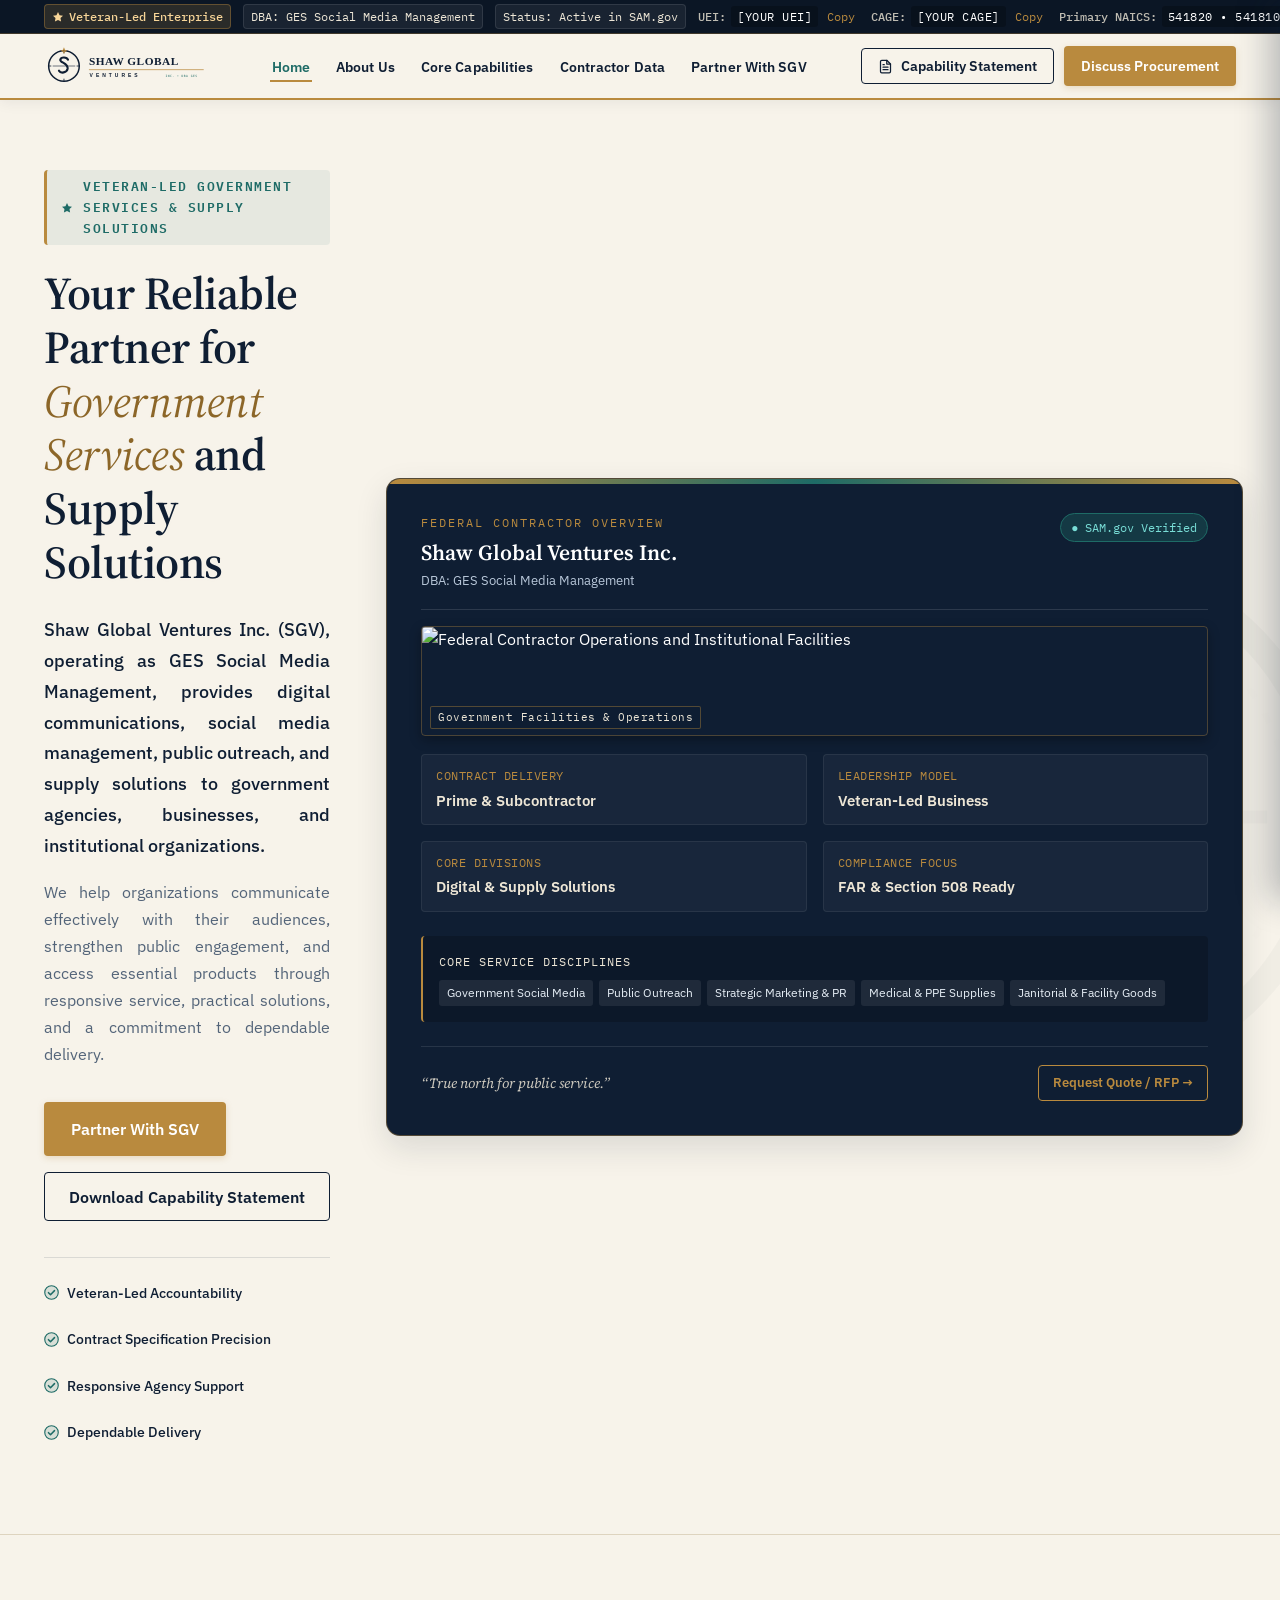
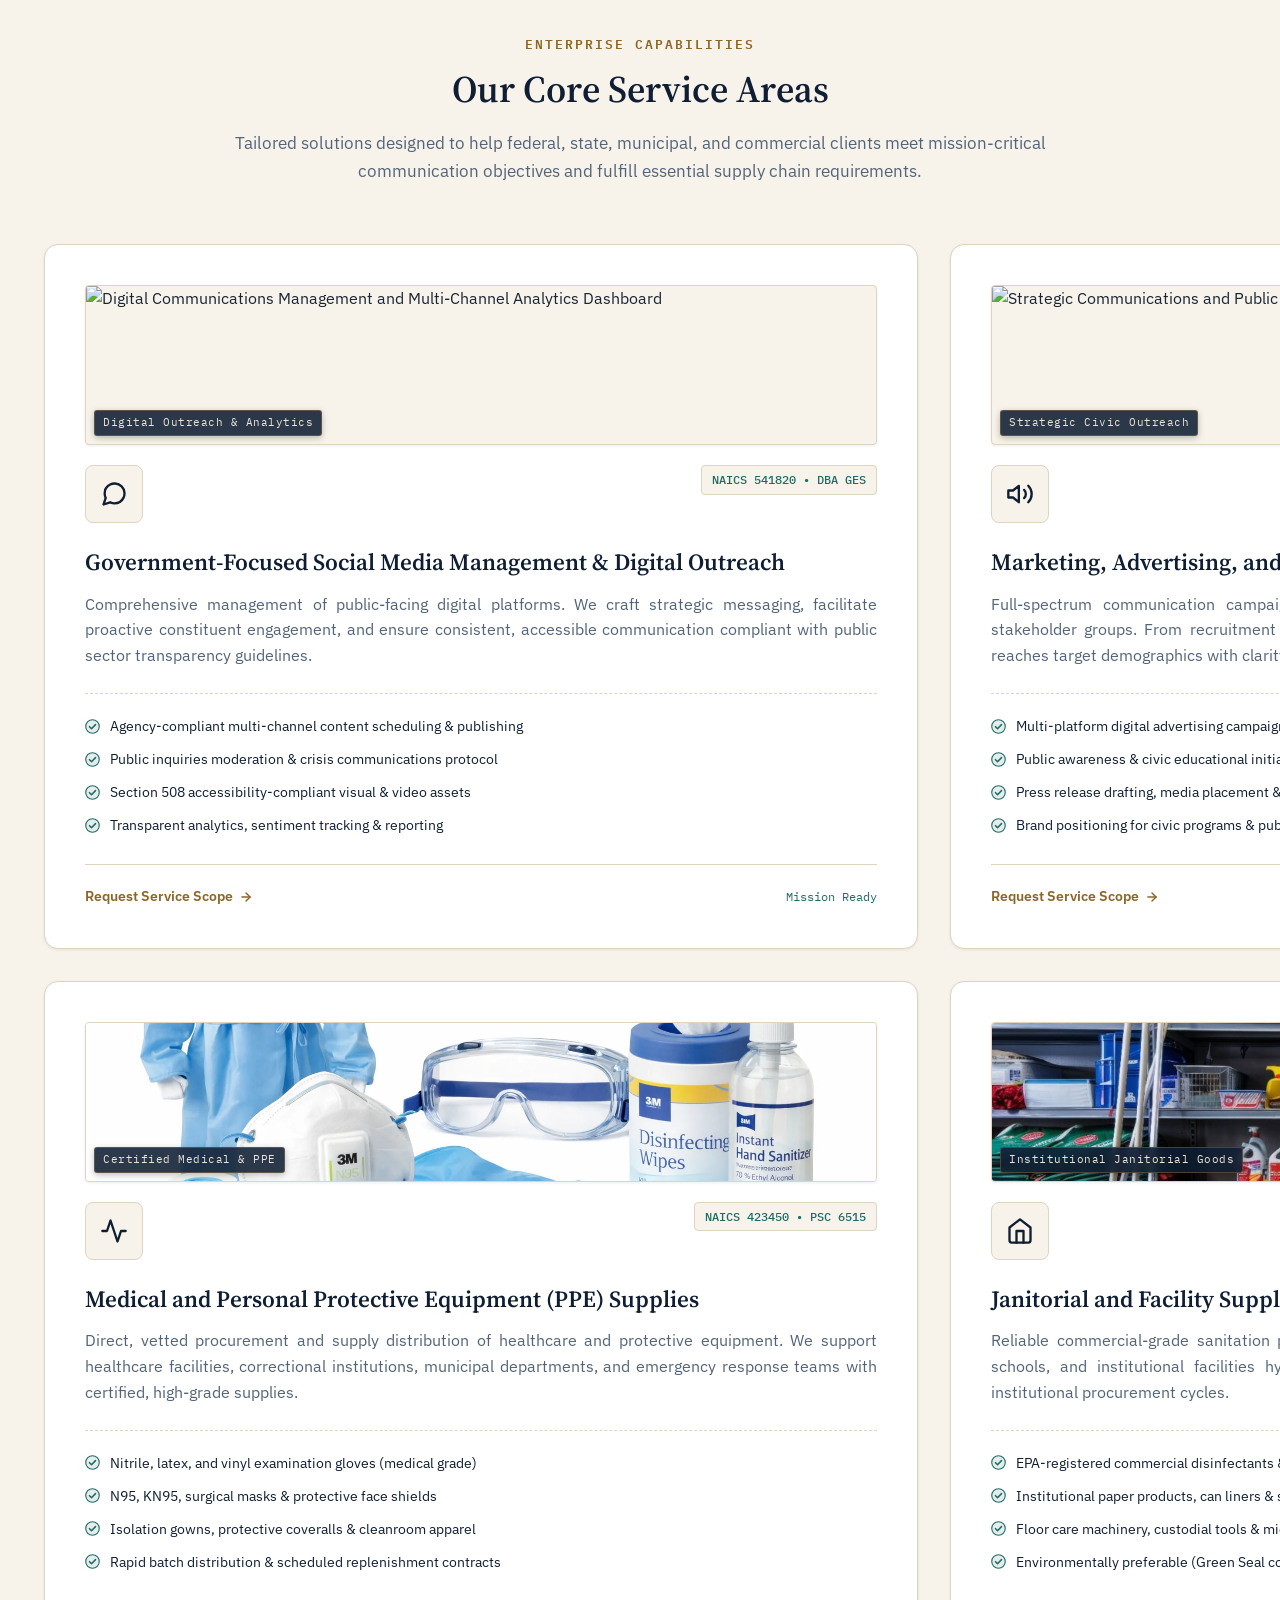
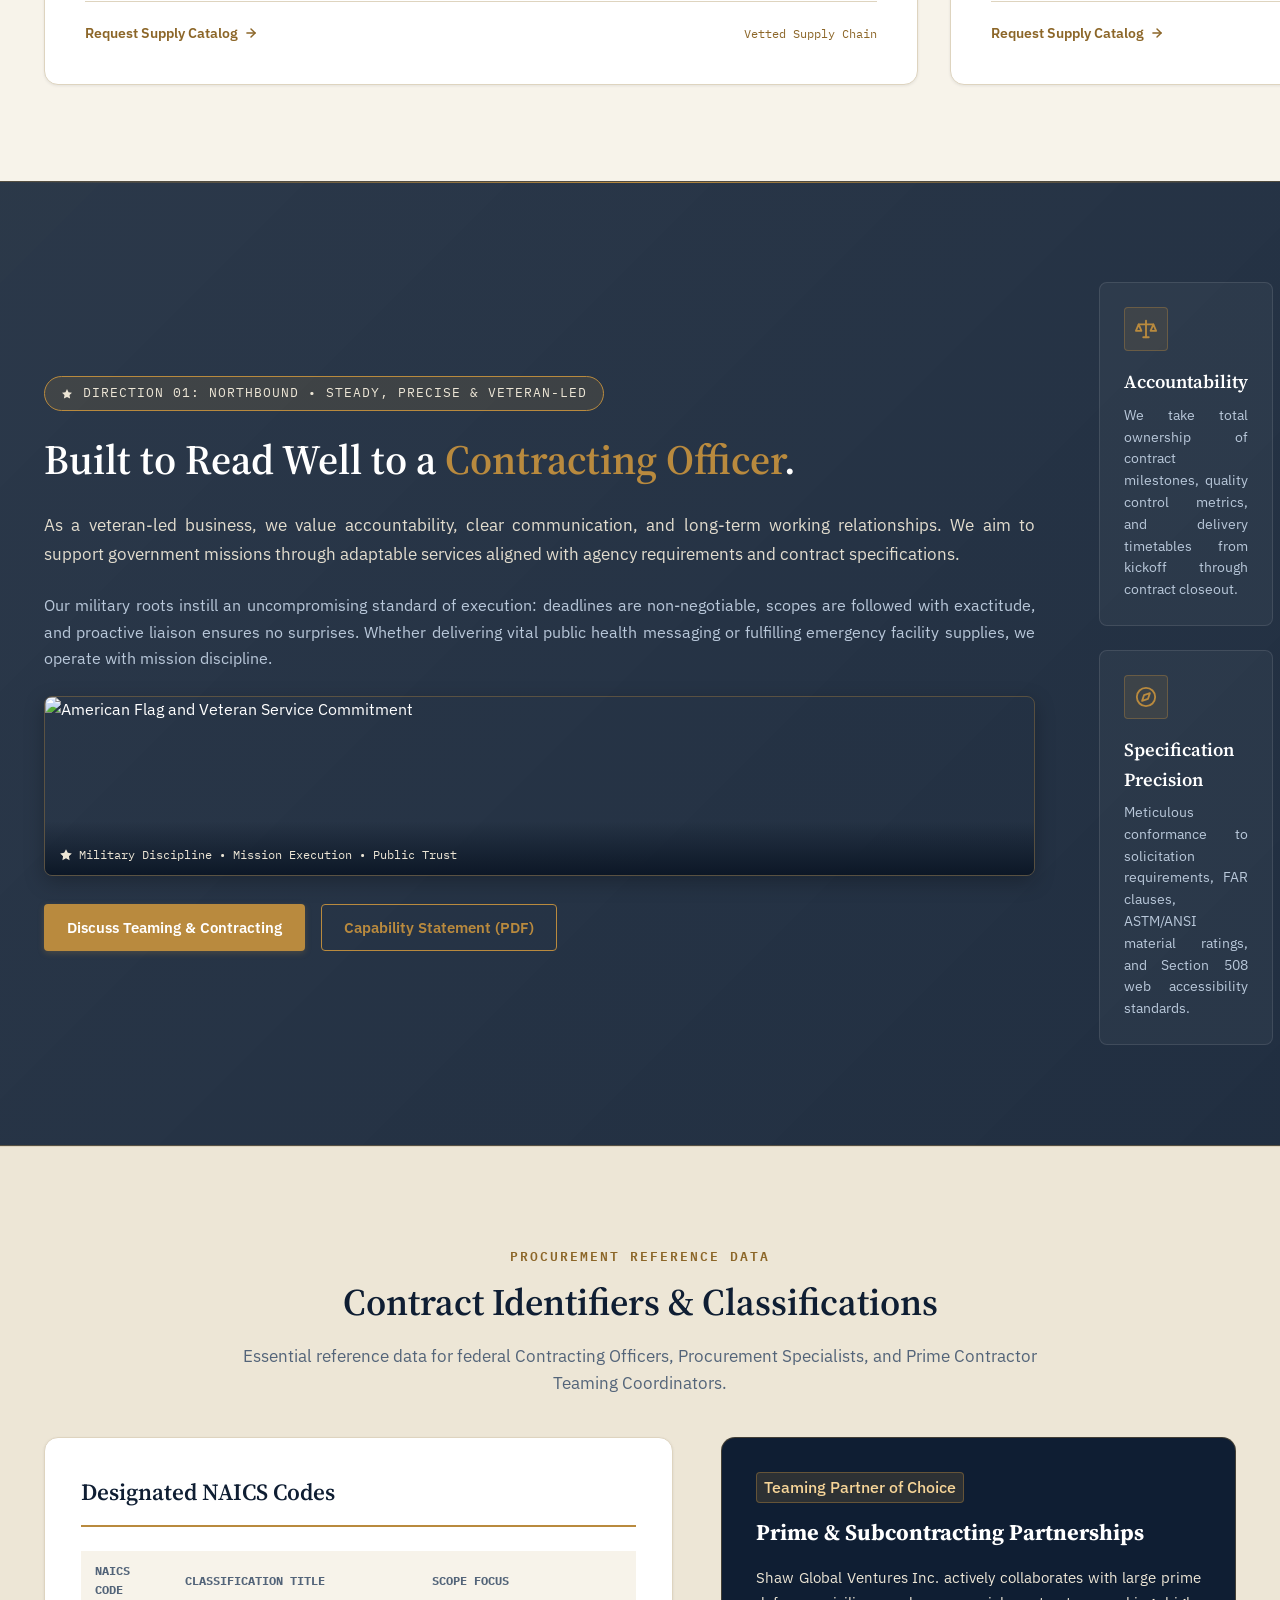
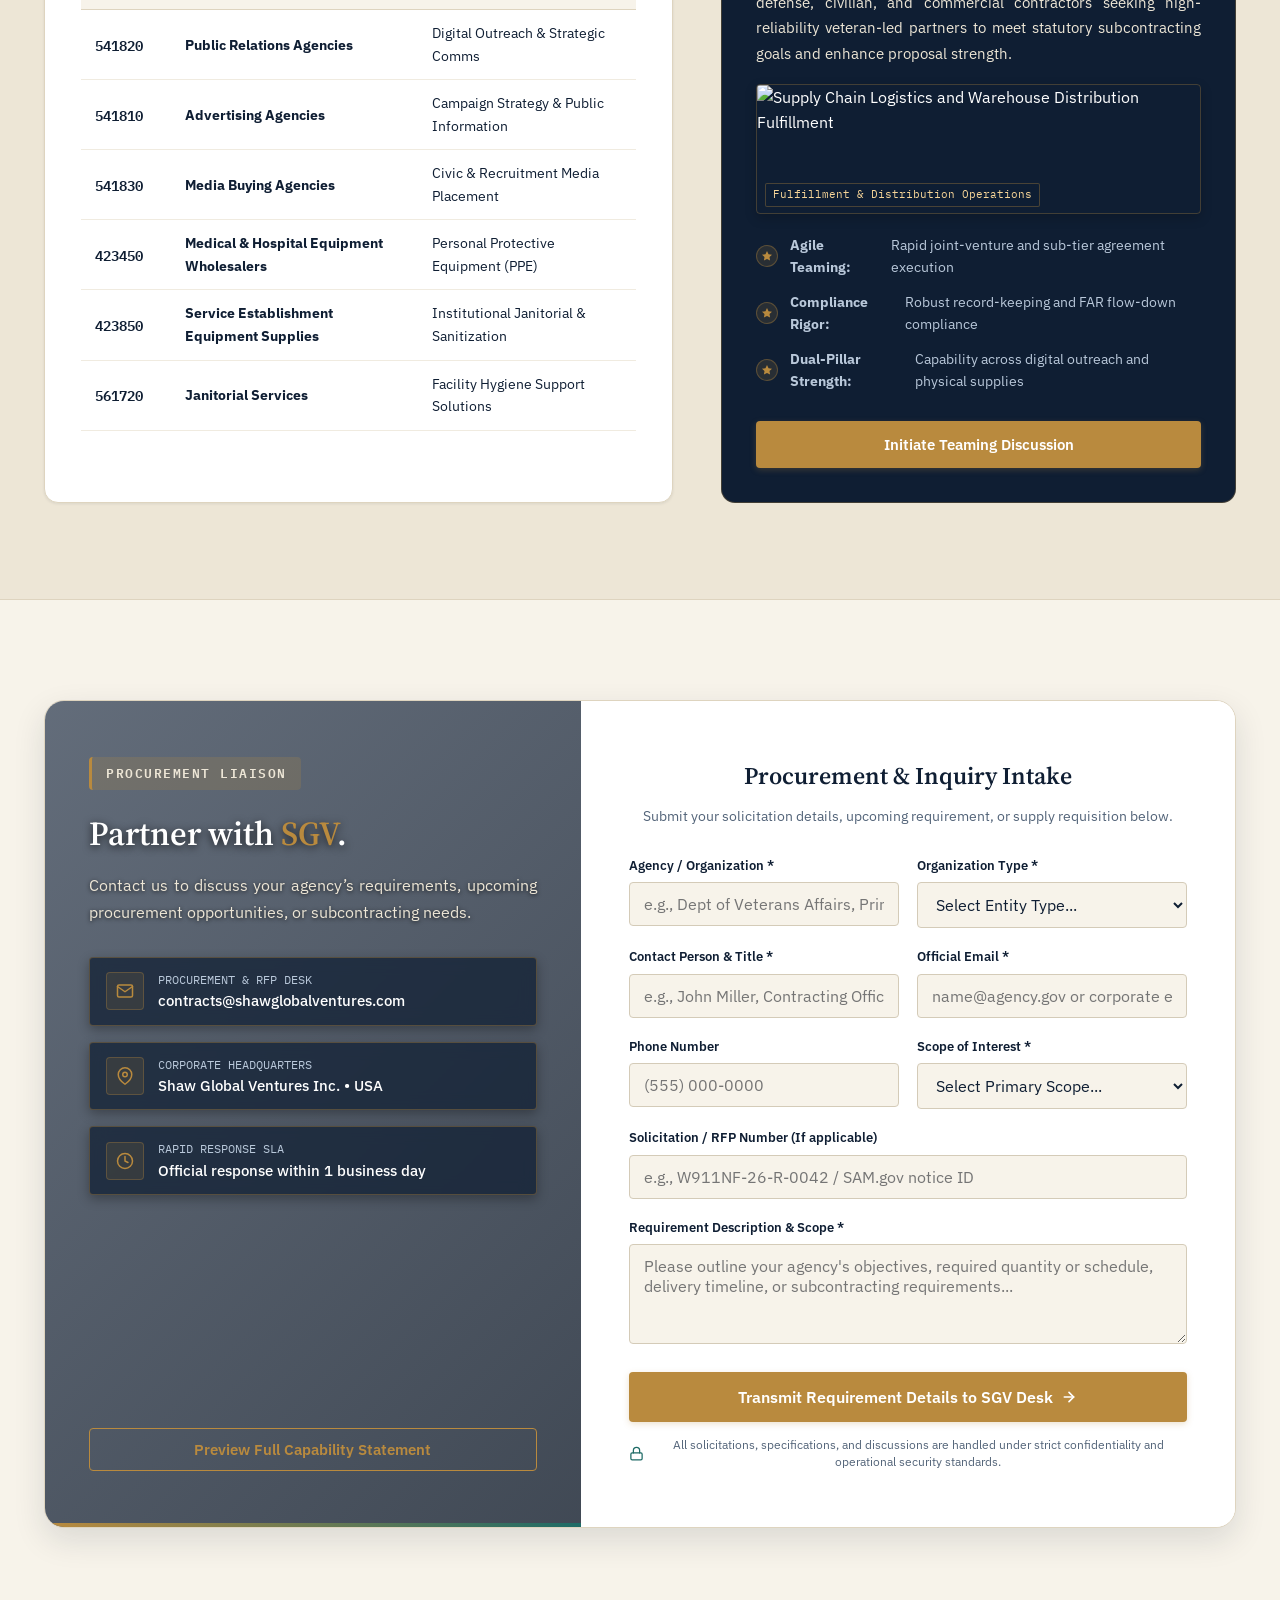
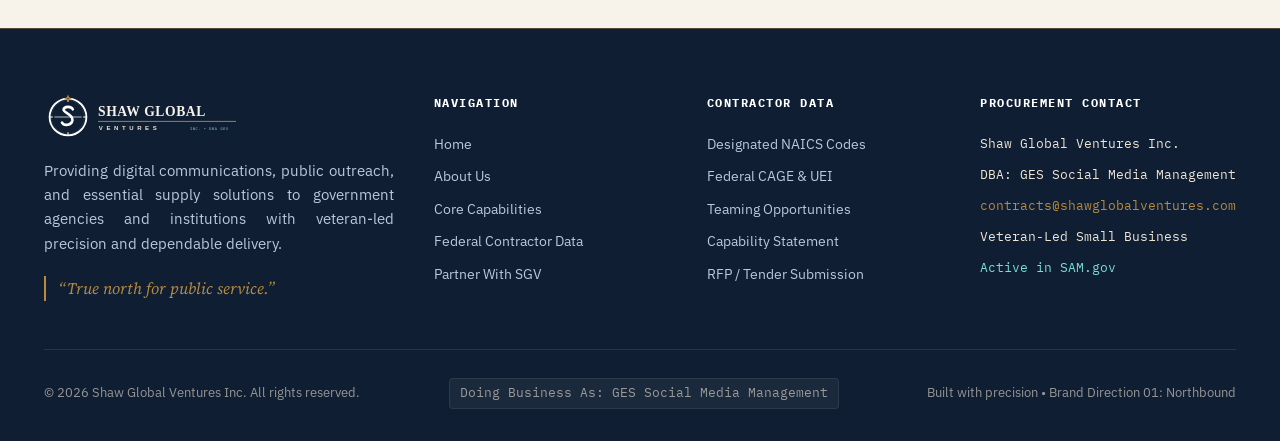
==== commit b9436166: "Recreate About page, implement reusable web components, and add custom architectural imagery" ====
--- a/index.html
+++ b/index.html
@@ -13,186 +13,17 @@
 
   <link rel="icon" type="image/svg+xml" href="assets/icon.svg">
   <link rel="stylesheet" href="css/styles.css">
+  
+  <!-- Reusable Web Component Engine -->
+  <script src="js/components.js"></script>
 </head>
 <body>
 
   <!-- ========================================================================
-       MASTER FIXED HEADER (Command Bar + Navigation)
+       REUSABLE HEADER & SIDEBAR COMPONENTS
        ======================================================================== -->
-  <div class="header-master-wrapper" id="master-header">
-    
-    <!-- Federal Command Ribbon -->
-    <aside class="gov-topbar" aria-label="Federal contractor data ribbon">
-      <div class="container gov-topbar-inner">
-        <div class="gov-badge-group">
-          <span class="gov-pill veteran-badge">
-            <svg class="star-icon" width="12" height="12" viewBox="0 0 24 24" fill="currentColor" aria-hidden="true"><polygon points="12 2 15.09 8.26 22 9.27 17 14.14 18.18 21.02 12 17.77 5.82 21.02 7 14.14 2 9.27 8.91 8.26 12 2"/></svg> Veteran-Led Enterprise
-          </span>
-          <span class="gov-pill hide-on-mobile">
-            DBA: GES Social Media Management
-          </span>
-          <span class="gov-pill hide-on-mobile">
-            Status: Active in SAM.gov
-          </span>
-        </div>
-
-        <div class="gov-data-codes">
-          <div class="code-item">
-            <span class="code-label">UEI:</span>
-            <span class="code-val" id="top-uei">[YOUR UEI]</span>
-            <button class="copy-btn" data-copy="[YOUR UEI]" title="Copy UEI" aria-label="Copy UEI to clipboard">Copy</button>
-          </div>
-          <div class="code-item">
-            <span class="code-label">CAGE:</span>
-            <span class="code-val" id="top-cage">[YOUR CAGE]</span>
-            <button class="copy-btn" data-copy="[YOUR CAGE]" title="Copy CAGE" aria-label="Copy CAGE to clipboard">Copy</button>
-          </div>
-          <div class="code-item hide-on-mobile">
-            <span class="code-label">Primary NAICS:</span>
-            <span class="code-val">541820 • 541810 • 423450</span>
-          </div>
-        </div>
-      </div>
-    </aside>
-
-    <!-- Main Navigation Bar -->
-    <header class="site-header" role="banner">
-      <div class="container nav-container">
-        <a href="#hero" class="brand-link" aria-label="Shaw Global Ventures Home">
-          <img src="assets/logo.svg" alt="Shaw Global Ventures Inc. - Northbound Compass Emblem" class="brand-logo-img">
-        </a>
-
-        <nav aria-label="Main Navigation">
-          <ul class="nav-menu">
-            <li><a href="#hero" class="nav-link active">Home</a></li>
-            <li><a href="html/about.html" class="nav-link">About Us</a></li>
-            <li><a href="#services" class="nav-link">Core Capabilities</a></li>
-            <li><a href="#procurement-specs" class="nav-link">Contractor Data</a></li>
-            <li><a href="#partner-contact" class="nav-link">Partner With SGV</a></li>
-          </ul>
-        </nav>
-
-        <div class="nav-actions">
-          <button type="button" class="btn btn-outline-midnight desktop-only-btn" data-open-modal="capability">
-            <svg width="15" height="15" viewBox="0 0 24 24" fill="none" stroke="currentColor" stroke-width="2" stroke-linecap="round" stroke-linejoin="round">
-              <path d="M14 2H6a2 2 0 0 0-2 2v16a2 2 0 0 0 2 2h12a2 2 0 0 0 2-2V8z"></path>
-              <polyline points="14 2 14 8 20 8"></polyline>
-              <line x1="16" y1="13" x2="8" y2="13"></line>
-              <line x1="16" y1="17" x2="8" y2="17"></line>
-              <polyline points="10 9 9 9 8 9"></polyline>
-            </svg>
-            Capability Statement
-          </button>
-
-          <a href="#partner-contact" class="btn btn-brass nav-cta-btn">
-            Discuss Procurement
-          </a>
-
-          <button class="mobile-nav-toggle" id="mobile-nav-toggle" aria-label="Open navigation menu" aria-expanded="false" aria-controls="mobile-drawer">
-            <svg width="24" height="24" viewBox="0 0 24 24" fill="none" stroke="currentColor" stroke-width="2" stroke-linecap="round" stroke-linejoin="round">
-              <line x1="3" y1="12" x2="21" y2="12"></line>
-              <line x1="3" y1="6" x2="21" y2="6"></line>
-              <line x1="3" y1="18" x2="21" y2="18"></line>
-            </svg>
-          </button>
-        </div>
-      </div>
-    </header>
-
-  </div>
-
-  <!-- Mobile Navigation Drawer -->
-  <div class="mobile-drawer-backdrop" id="mobile-drawer-backdrop" aria-hidden="true"></div>
-  <aside class="mobile-drawer" id="mobile-drawer" aria-label="Mobile Navigation" aria-hidden="true">
-    <div class="drawer-header">
-      <img src="assets/logo.svg" alt="Shaw Global Ventures Logo" class="drawer-logo">
-      <button class="drawer-close-btn" id="drawer-close-btn" aria-label="Close navigation menu">
-        <svg width="16" height="16" viewBox="0 0 24 24" fill="none" stroke="currentColor" stroke-width="2.4" stroke-linecap="round" stroke-linejoin="round" aria-hidden="true">
-          <line x1="18" y1="6" x2="6" y2="18"></line>
-          <line x1="6" y1="6" x2="18" y2="18"></line>
-        </svg>
-      </button>
-    </div>
-
-    <nav class="drawer-nav">
-      <ul class="drawer-menu">
-        <li>
-          <a href="#hero" class="drawer-link active">
-            <span>Home</span>
-            <svg class="drawer-chevron" width="14" height="14" viewBox="0 0 24 24" fill="none" stroke="currentColor" stroke-width="2" stroke-linecap="round" stroke-linejoin="round" aria-hidden="true"><polyline points="9 18 15 12 9 6"></polyline></svg>
-          </a>
-        </li>
-        <li>
-          <a href="html/about.html" class="drawer-link">
-            <span>About Us</span>
-            <svg class="drawer-chevron" width="14" height="14" viewBox="0 0 24 24" fill="none" stroke="currentColor" stroke-width="2" stroke-linecap="round" stroke-linejoin="round" aria-hidden="true"><polyline points="9 18 15 12 9 6"></polyline></svg>
-          </a>
-        </li>
-        <li>
-          <a href="#services" class="drawer-link">
-            <span>Core Service Areas</span>
-            <svg class="drawer-chevron" width="14" height="14" viewBox="0 0 24 24" fill="none" stroke="currentColor" stroke-width="2" stroke-linecap="round" stroke-linejoin="round" aria-hidden="true"><polyline points="9 18 15 12 9 6"></polyline></svg>
-          </a>
-        </li>
-        <li>
-          <a href="#procurement-specs" class="drawer-link">
-            <span>Federal Contractor Data</span>
-            <svg class="drawer-chevron" width="14" height="14" viewBox="0 0 24 24" fill="none" stroke="currentColor" stroke-width="2" stroke-linecap="round" stroke-linejoin="round" aria-hidden="true"><polyline points="9 18 15 12 9 6"></polyline></svg>
-          </a>
-        </li>
-        <li>
-          <a href="#partner-contact" class="drawer-link">
-            <span>Partner With SGV</span>
-            <svg class="drawer-chevron" width="14" height="14" viewBox="0 0 24 24" fill="none" stroke="currentColor" stroke-width="2" stroke-linecap="round" stroke-linejoin="round" aria-hidden="true"><polyline points="9 18 15 12 9 6"></polyline></svg>
-          </a>
-        </li>
-      </ul>
-    </nav>
-
-    <div class="drawer-actions">
-      <button type="button" class="btn btn-outline-midnight drawer-modal-btn" data-open-modal="capability">
-        <svg width="14" height="14" viewBox="0 0 24 24" fill="none" stroke="currentColor" stroke-width="2" aria-hidden="true">
-          <path d="M14 2H6a2 2 0 0 0-2 2v16a2 2 0 0 0 2 2h12a2 2 0 0 0 2-2V8z"></path>
-          <polyline points="14 2 14 8 20 8"></polyline>
-        </svg>
-        Capability Statement (PDF)
-      </button>
-
-      <a href="#partner-contact" class="btn btn-brass drawer-cta-btn">
-        Discuss Procurement
-      </a>
-    </div>
-
-    <!-- Federal Credentials Card at Bottom of Sidebar -->
-    <div class="drawer-footer-credentials">
-      <div class="drawer-cred-badges">
-        <span class="gov-pill veteran-badge"><svg class="star-icon" width="10" height="10" viewBox="0 0 24 24" fill="currentColor" aria-hidden="true"><polygon points="12 2 15.09 8.26 22 9.27 17 14.14 18.18 21.02 12 17.77 5.82 21.02 7 14.14 2 9.27 8.91 8.26 12 2"/></svg> Veteran-Led</span>
-        <span class="gov-pill">Active in SAM.gov</span>
-      </div>
-
-      <div class="drawer-cred-dba">
-        DBA: GES Social Media Management
-      </div>
-
-      <div class="drawer-cred-codes">
-        <div class="code-item">
-          <span class="code-label">UEI:</span>
-          <span class="code-val">[YOUR UEI]</span>
-          <button class="copy-btn" data-copy="[YOUR UEI]" title="Copy UEI" aria-label="Copy UEI">Copy</button>
-        </div>
-        <div class="code-item">
-          <span class="code-label">CAGE:</span>
-          <span class="code-val">[YOUR CAGE]</span>
-          <button class="copy-btn" data-copy="[YOUR CAGE]" title="Copy CAGE" aria-label="Copy CAGE">Copy</button>
-        </div>
-      </div>
-
-      <div class="drawer-cred-naics">
-        <span class="code-label">Primary NAICS:</span>
-        <span class="code-val">541820 • 541810 • 423450</span>
-      </div>
-    </div>
-  </aside>
+  <site-header active="home"></site-header>
+  <site-sidebar active="home"></site-sidebar>
 
   <main id="main-content">
     <!-- ========================================================================
@@ -860,208 +691,10 @@
   </main>
 
   <!-- ========================================================================
-       EXECUTIVE CAPABILITY STATEMENT MODAL (Printable / Saveable)
+       REUSABLE MODAL & FOOTER COMPONENTS
        ======================================================================== -->
-  <div class="modal-overlay" id="capability-modal" role="dialog" aria-modal="true" aria-labelledby="modal-cap-title">
-    <div class="modal-content">
-      <div class="modal-bar-actions">
-        <span style="font-family: var(--font-mono); font-size: 0.85rem; letter-spacing: 1px; display: inline-flex; align-items: center; gap: 8px;">
-          <svg class="star-icon" width="12" height="12" viewBox="0 0 24 24" fill="currentColor" aria-hidden="true"><polygon points="12 2 15.09 8.26 22 9.27 17 14.14 18.18 21.02 12 17.77 5.82 21.02 7 14.14 2 9.27 8.91 8.26 12 2"/></svg>
-          OFFICIAL CAPABILITY STATEMENT • SHAW GLOBAL VENTURES INC.
-        </span>
-        <div style="display: flex; gap: 12px; align-items: center;">
-          <button type="button" class="btn btn-outline-brass modal-print-btn" style="padding: 5px 12px; font-size: 0.78rem;">
-            Print / Save PDF
-          </button>
-          <button type="button" class="modal-close-btn" aria-label="Close modal">&times;</button>
-        </div>
-      </div>
-
-      <div class="capability-sheet">
-        <div class="cap-sheet-header">
-          <div>
-            <h2 class="cap-sheet-title" id="modal-cap-title">SHAW GLOBAL VENTURES INC.</h2>
-            <div class="cap-sheet-subtitle">DBA: GES SOCIAL MEDIA MANAGEMENT • VETERAN-LED SMALL BUSINESS</div>
-            <div style="font-size: 0.88rem; color: #536479; margin-top: 4px;">
-              Government Contracting | Digital Outreach | Supply Solutions
-            </div>
-          </div>
-          <div style="text-align: right;">
-            <div style="font-family: var(--font-serif); font-style: italic; color: var(--color-brass-dark); font-size: 0.95rem;">
-              “True north for public service.”
-            </div>
-            <div style="font-family: var(--font-mono); font-size: 0.75rem; color: var(--color-teal); margin-top: 4px;">
-              SAM.GOV ACTIVE
-            </div>
-          </div>
-        </div>
-
-        <div class="cap-sheet-section">
-          <div class="cap-section-heading">Corporate Identifiers &amp; Federal Codes</div>
-          <div class="cap-meta-grid">
-            <div>
-              <strong>Legal Business Name:</strong><br>
-              Shaw Global Ventures Inc.
-            </div>
-            <div>
-              <strong>Unique Entity ID (UEI):</strong><br>
-              <span style="font-family: var(--font-mono); font-weight: 600;">[YOUR UEI]</span>
-            </div>
-            <div>
-              <strong>CAGE Code:</strong><br>
-              <span style="font-family: var(--font-mono); font-weight: 600;">[YOUR CAGE]</span>
-            </div>
-            <div>
-              <strong>Operating DBA:</strong><br>
-              GES Social Media Management
-            </div>
-            <div>
-              <strong>Socio-Economic Status:</strong><br>
-              Veteran-Led Small Business
-            </div>
-            <div>
-              <strong>Contract Capacity:</strong><br>
-              Prime &amp; Subcontractor
-            </div>
-          </div>
-        </div>
-
-        <div class="cap-sheet-section">
-          <div class="cap-section-heading">Core Competencies</div>
-          <div style="display: grid; grid-template-columns: 1fr 1fr; gap: 16px; font-size: 0.9rem;">
-            <div>
-              <p style="font-weight: 600; color: var(--color-midnight); margin-bottom: 4px;">
-                1. Digital Outreach &amp; Social Media Management
-              </p>
-              <p style="color: #4a5568; line-height: 1.5;">
-                Agency-approved digital communications, strategic message formulation, crisis management, multi-platform publishing, and Section 508 accessible multimedia.
-              </p>
-            </div>
-            <div>
-              <p style="font-weight: 600; color: var(--color-midnight); margin-bottom: 4px;">
-                2. Marketing, Advertising &amp; PR
-              </p>
-              <p style="color: #4a5568; line-height: 1.5;">
-                Community outreach programs, targeted public service announcements, digital advertising campaigns, and civic recruitment initiatives.
-              </p>
-            </div>
-            <div>
-              <p style="font-weight: 600; color: var(--color-midnight); margin-bottom: 4px;">
-                3. Medical &amp; Personal Protective Supplies (PPE)
-              </p>
-              <p style="color: #4a5568; line-height: 1.5;">
-                Distribution of hospital-grade nitrile gloves, respiratory PPE (N95/KN95), isolation apparel, and rapid replenishment supply lines.
-              </p>
-            </div>
-            <div>
-              <p style="font-weight: 600; color: var(--color-midnight); margin-bottom: 4px;">
-                4. Janitorial &amp; Facility Supplies
-              </p>
-              <p style="color: #4a5568; line-height: 1.5;">
-                Commercial sanitation agents, EPA-registered disinfectants, institutional paper solutions, and custodial facility equipment.
-              </p>
-            </div>
-          </div>
-        </div>
-
-        <div class="cap-sheet-section">
-          <div class="cap-section-heading">North American Industry Classification (NAICS)</div>
-          <div style="font-family: var(--font-mono); font-size: 0.82rem; line-height: 1.7; display: grid; grid-template-columns: 1fr 1fr; gap: 8px;">
-            <div><strong>541820</strong> - Public Relations Agencies (Primary)</div>
-            <div><strong>541810</strong> - Advertising Agencies</div>
-            <div><strong>541830</strong> - Media Buying Agencies</div>
-            <div><strong>423450</strong> - Medical, Dental &amp; Hospital Equipment Wholesalers</div>
-            <div><strong>423850</strong> - Service Establishment Equipment Supplies</div>
-            <div><strong>561720</strong> - Janitorial Services Support</div>
-          </div>
-        </div>
-
-        <div class="cap-sheet-section">
-          <div class="cap-section-heading">Key Differentiators</div>
-          <ul style="padding-left: 18px; font-size: 0.88rem; color: #374151; line-height: 1.6;">
-            <li><strong>Veteran-Led Discipline:</strong> Strict adherence to operational schedules, transparent deliverables, and contract specification precision.</li>
-            <li><strong>Dual-Vector Service Capability:</strong> Unified contracting vehicle capable of delivering sophisticated digital public relations alongside critical physical supplies.</li>
-            <li><strong>Responsiveness &amp; Agility:</strong> Dedicated single-point-of-contact contracting officer liaison ensuring zero bureaucratic lag.</li>
-          </ul>
-        </div>
-
-        <div style="border-top: 1px solid #ded4bf; padding-top: 16px; font-size: 0.82rem; color: #536479; display: flex; justify-content: space-between;">
-          <div><strong>Inquiries:</strong> contracts@shawglobalventures.com</div>
-          <div><strong>Website:</strong> www.shawglobalventures.com</div>
-        </div>
-      </div>
-    </div>
-  </div>
-
-  <!-- ========================================================================
-       FOOTER
-       ======================================================================== -->
-  <footer class="site-footer" role="contentinfo">
-    <div class="container">
-      
-      <div class="footer-top-grid">
-        
-        <div>
-          <div class="footer-logo-box">
-            <img src="assets/logo-white.svg" alt="Shaw Global Ventures White Emblem" style="height: 48px; width: auto;">
-          </div>
-          <p class="footer-mission">
-            Providing digital communications, public outreach, and essential supply solutions to government agencies and institutions with veteran-led precision and dependable delivery.
-          </p>
-          <div class="footer-motto-quote">
-            “True north for public service.”
-          </div>
-        </div>
-
-        <div>
-          <h4 class="footer-col-title">Navigation</h4>
-          <ul class="footer-links">
-            <li><a href="#hero">Home</a></li>
-            <li><a href="html/about.html">About Us</a></li>
-            <li><a href="#services">Core Capabilities</a></li>
-            <li><a href="#procurement-specs">Federal Contractor Data</a></li>
-            <li><a href="#partner-contact">Partner With SGV</a></li>
-          </ul>
-        </div>
-
-        <div>
-          <h4 class="footer-col-title">Contractor Data</h4>
-          <ul class="footer-links">
-            <li><a href="#procurement-specs">Designated NAICS Codes</a></li>
-            <li><a href="#procurement-specs">Federal CAGE &amp; UEI</a></li>
-            <li><a href="#procurement-specs">Teaming Opportunities</a></li>
-            <li><a href="#hero" data-open-modal="capability">Capability Statement</a></li>
-            <li><a href="#partner-contact">RFP / Tender Submission</a></li>
-          </ul>
-        </div>
-
-        <div>
-          <h4 class="footer-col-title">Procurement Contact</h4>
-          <ul class="footer-links" style="font-family: var(--font-mono); font-size: 0.82rem;">
-            <li style="color: var(--color-parchment);">Shaw Global Ventures Inc.</li>
-            <li>DBA: GES Social Media Management</li>
-            <li style="color: var(--color-brass);">contracts@shawglobalventures.com</li>
-            <li>Veteran-Led Small Business</li>
-            <li style="color: #79ded7;">Active in SAM.gov</li>
-          </ul>
-        </div>
-
-      </div>
-
-      <div class="footer-bottom">
-        <div>
-          &copy; 2026 Shaw Global Ventures Inc. All rights reserved.
-        </div>
-        <div class="dba-legal-badge">
-          Doing Business As: GES Social Media Management
-        </div>
-        <div>
-          Built with precision • Brand Direction 01: Northbound
-        </div>
-      </div>
-
-    </div>
-  </footer>
+  <capability-modal></capability-modal>
+  <site-footer></site-footer>
 
   <script src="js/app.js"></script>
 </body>
--- a/css/styles.css
+++ b/css/styles.css
@@ -115,6 +115,11 @@
   --header-height: 98px;
 }
 
+site-header, site-sidebar, capability-modal, site-footer {
+  display: block;
+  width: 100%;
+}
+
 body {
   padding-top: var(--header-actual-height, var(--header-height));
 }
@@ -925,11 +930,14 @@
    VETERAN-LED HERITAGE & MISSION SECTION
    ========================================================================== */
 .veteran-section {
-  background-color: var(--color-midnight);
+  position: relative;
+  background: linear-gradient(135deg, rgba(15, 30, 51, 0.88) 0%, rgba(15, 30, 51, 0.92) 100%),
+              url('https://images.unsplash.com/photo-1501466044931-62695aada8e9?auto=format&fit=crop&w=1920&q=80') center center / cover no-repeat;
   color: var(--color-white);
   padding: 100px 0;
-  position: relative;
   overflow: hidden;
+  border-top: 1px solid rgba(185, 138, 62, 0.3);
+  border-bottom: 1px solid rgba(185, 138, 62, 0.3);
 }
 
 .veteran-section::before {
@@ -2494,9 +2502,9 @@
 }
 
 .page-hero {
-  background: linear-gradient(90deg, rgba(247, 243, 234, 0.82) 0%, rgba(247, 243, 234, 0.60) 48%, rgba(247, 243, 234, 0.22) 100%),
-              url('https://images.unsplash.com/photo-1541872703-74c5e44368f9?auto=format&fit=crop&w=1600&q=80') center right / cover no-repeat;
-  padding: 56px 0 68px;
+  background: linear-gradient(90deg, rgba(247, 243, 234, 0.97) 0%, rgba(247, 243, 234, 0.94) 52%, rgba(247, 243, 234, 0.72) 100%),
+              url('../assets/about-hero.jpg') center right / cover no-repeat;
+  padding: 58px 0 68px;
   border-bottom: 1px solid var(--color-parchment-border);
   position: relative;
 }
@@ -2506,15 +2514,16 @@
   align-items: center;
   gap: 8px;
   font-family: var(--font-mono);
-  font-size: 0.8rem;
-  color: var(--text-muted);
+  font-size: 0.82rem;
+  color: #3b4d61;
+  font-weight: 500;
   margin-bottom: 16px;
 }
 
 .breadcrumb-nav a {
   color: var(--color-teal);
   text-decoration: none;
-  font-weight: 500;
+  font-weight: 600;
 }
 
 .breadcrumb-nav a:hover {
@@ -2530,16 +2539,18 @@
   font-size: 2.75rem;
   font-weight: 600;
   color: var(--color-midnight);
-  margin-bottom: 14px;
+  margin-bottom: 16px;
   line-height: 1.2;
-  text-shadow: 0 1px 2px rgba(247, 243, 234, 0.9);
+  text-shadow: 0 1px 2px rgba(255, 255, 255, 0.8);
 }
 
 .page-hero-subtitle {
-  font-size: 1.15rem;
-  color: var(--text-muted);
-  max-width: 800px;
-  line-height: 1.6;
+  font-size: 1.22rem;
+  color: #122133;
+  font-weight: 500;
+  max-width: 820px;
+  line-height: 1.68;
+  text-shadow: 0 1px 2px rgba(255, 255, 255, 0.6);
 }
 
 /* About Narrative Section (Who We Are) */
@@ -2567,9 +2578,9 @@
 }
 
 .about-body-text {
-  font-size: 1rem;
-  color: var(--text-muted);
-  line-height: 1.7;
+  font-size: 1.04rem;
+  color: #243447;
+  line-height: 1.72;
   margin-bottom: 20px;
   text-align: justify;
   text-justify: inter-word;
@@ -2749,11 +2760,37 @@
   flex-grow: 1;
 }
 
-/* Values Section */
+/* Values Section with High-Visibility Institutional Image Background */
 .values-container-section {
-  padding: 96px 0;
-  background-color: #EDE6D6;
+  padding: 100px 0 96px;
+  position: relative;
+  background: linear-gradient(180deg, rgba(247, 243, 234, 0.38) 0%, rgba(240, 234, 222, 0.44) 50%, rgba(247, 243, 234, 0.48) 100%),
+              url('../assets/values-bg.jpg') center center / cover no-repeat;
   border-top: 1px solid var(--color-parchment-border);
+  border-bottom: 1px solid var(--color-parchment-border);
+  color: var(--text-main);
+}
+
+.values-container-section .section-eyebrow {
+  color: var(--color-brass-dark);
+  font-weight: 600;
+  letter-spacing: 1.2px;
+  text-shadow: 0 1px 2px rgba(255, 255, 255, 0.9);
+}
+
+.values-container-section .section-title {
+  color: var(--color-midnight);
+  font-size: clamp(2.1rem, 3.8vw, 2.6rem);
+  text-shadow: 0 1px 3px rgba(255, 255, 255, 0.95);
+}
+
+.values-container-section .section-subtitle {
+  color: #172639;
+  font-weight: 500;
+  font-size: 1.08rem;
+  text-shadow: 0 1px 2px rgba(255, 255, 255, 0.9);
+  max-width: 720px;
+  margin: 0 auto;
 }
 
 .values-5-grid {
@@ -2763,172 +2800,243 @@
 }
 
 .value-pill-card {
-  background: var(--color-white);
+  background: rgba(255, 255, 255, 0.78);
+  backdrop-filter: blur(14px);
+  -webkit-backdrop-filter: blur(14px);
   border-radius: var(--radius-md);
-  padding: 30px 22px;
-  border: 1px solid var(--color-parchment-border);
-  box-shadow: var(--shadow-sm);
+  padding: 32px 20px;
+  border: 1px solid rgba(185, 138, 62, 0.30);
+  box-shadow: 0 6px 20px rgba(15, 30, 51, 0.08);
   display: flex;
   flex-direction: column;
+  transition: all var(--transition-smooth);
+  position: relative;
+  overflow: hidden;
+}
+
+.value-pill-card::before {
+  content: '';
+  position: absolute;
+  top: 0;
+  left: 0;
+  right: 0;
+  height: 3px;
+  background: var(--color-brass);
+  opacity: 0.85;
   transition: all var(--transition-fast);
 }
 
 .value-pill-card:hover {
-  transform: translateY(-4px);
+  transform: translateY(-6px);
+  background: rgba(255, 255, 255, 0.92);
   border-color: var(--color-brass);
-  box-shadow: var(--shadow-md);
+  box-shadow: 0 14px 32px rgba(15, 30, 51, 0.14), 0 0 16px rgba(185, 138, 62, 0.2);
+}
+
+.value-pill-card:hover::before {
+  height: 4px;
+  background: linear-gradient(90deg, var(--color-brass), #d8ab5d);
 }
 
 .value-pill-icon {
-  width: 46px;
-  height: 46px;
+  width: 48px;
+  height: 48px;
   border-radius: var(--radius-sm);
-  background: rgba(185, 138, 62, 0.12);
-  border: 1px solid rgba(185, 138, 62, 0.3);
+  background: rgba(185, 138, 62, 0.14);
+  border: 1px solid rgba(185, 138, 62, 0.35);
   display: flex;
   align-items: center;
   justify-content: center;
   color: var(--color-brass-dark);
-  margin-bottom: 18px;
+  margin-bottom: 16px;
+  transition: all var(--transition-fast);
 }
 
 .value-pill-card:hover .value-pill-icon {
   background: var(--color-midnight);
   color: var(--color-brass);
+  border-color: var(--color-brass);
 }
 
 .value-pill-title {
   font-family: var(--font-serif);
-  font-size: 1.25rem;
+  font-size: 1.28rem;
   font-weight: 600;
   color: var(--color-midnight);
-  margin-bottom: 10px;
+  margin-bottom: 8px;
+}
+
+.value-pill-tag {
+  font-family: var(--font-mono);
+  font-size: 0.68rem;
+  text-transform: uppercase;
+  letter-spacing: 0.5px;
+  color: var(--color-teal);
+  background: rgba(30, 107, 102, 0.12);
+  padding: 3px 8px;
+  border-radius: 2px;
+  display: inline-block;
+  align-self: flex-start;
+  margin-bottom: 12px;
+  font-weight: 600;
 }
 
 .value-pill-desc {
-  font-size: 0.92rem;
-  color: var(--text-muted);
-  line-height: 1.6;
-}
-
-/* Divisions Section on About Page */
-.divisions-section {
-  padding: 96px 0;
-  background-color: var(--color-field-ivory);
-}
-
-.divisions-grid {
-  display: grid;
-  grid-template-columns: 1fr 1fr;
-  gap: 36px;
-}
-
-.division-card {
-  background: var(--color-white);
-  border-radius: var(--radius-lg);
-  border: 1px solid var(--color-parchment-border);
-  box-shadow: var(--shadow-sm);
-  overflow: hidden;
-  display: flex;
-  flex-direction: column;
-  transition: all var(--transition-smooth);
-}
-
-.division-card:hover {
-  transform: translateY(-4px);
-  border-color: rgba(185, 138, 62, 0.45);
-  box-shadow: var(--shadow-lg);
-}
-
-.division-media-banner {
-  width: 100%;
-  height: 180px;
-  position: relative;
-  overflow: hidden;
-}
-
-.division-media-banner img {
-  width: 100%;
-  height: 100%;
-  object-fit: cover;
-  transition: transform 0.4s ease;
-}
-
-.division-card:hover .division-media-banner img {
-  transform: scale(1.04);
-}
-
-.division-body {
-  padding: 32px;
-  flex-grow: 1;
-  display: flex;
-  flex-direction: column;
-}
-
-.division-pill {
-  display: inline-block;
-  font-family: var(--font-mono);
-  font-size: 0.72rem;
-  text-transform: uppercase;
-  color: var(--color-teal);
-  background: rgba(30, 107, 102, 0.1);
-  padding: 4px 10px;
-  border-radius: 3px;
-  margin-bottom: 12px;
-  align-self: flex-start;
-}
-
-.division-title {
+  font-size: 0.94rem;
+  color: #243548;
+  line-height: 1.62;
+  font-weight: 450;
+}
+
+/* Quote Callout Box for About Page */
+.about-quote-box {
+  background: #fff;
+  border-left: 4px solid var(--color-brass);
+  border-top: 1px solid var(--color-parchment-border);
+  border-right: 1px solid var(--color-parchment-border);
+  border-bottom: 1px solid var(--color-parchment-border);
+  padding: 22px 24px;
+  border-radius: 0 var(--radius-sm) var(--radius-sm) 0;
+  margin-bottom: 24px;
+  box-shadow: 0 2px 8px rgba(15, 30, 51, 0.04);
+}
+
+.about-quote-box p {
   font-family: var(--font-serif);
-  font-size: 1.45rem;
+  font-size: 1.15rem;
   font-weight: 600;
   color: var(--color-midnight);
-  margin-bottom: 12px;
-}
-
-.division-text {
-  font-size: 0.96rem;
+  line-height: 1.6;
+  margin: 0;
+}
+
+/* Strategic Approach Feature Grid */
+.about-approach-grid {
+  display: grid;
+  grid-template-columns: 1fr;
+  gap: 14px;
+  margin-top: 24px;
+  margin-bottom: 28px;
+}
+
+.about-approach-item {
+  display: flex;
+  align-items: flex-start;
+  gap: 14px;
+  background: #fff;
+  border: 1px solid var(--color-parchment-border);
+  border-radius: var(--radius-sm);
+  padding: 14px 18px;
+  transition: all var(--transition-fast);
+}
+
+.about-approach-item:hover {
+  border-color: var(--color-teal);
+  transform: translateX(3px);
+}
+
+.about-approach-num {
+  font-family: var(--font-mono);
+  font-size: 0.78rem;
+  font-weight: 700;
+  color: var(--color-brass-dark);
+  background: rgba(185, 138, 62, 0.12);
+  width: 24px;
+  height: 24px;
+  border-radius: 50%;
+  display: flex;
+  align-items: center;
+  justify-content: center;
+  flex-shrink: 0;
+  margin-top: 2px;
+}
+
+.about-approach-content h4 {
+  font-family: var(--font-sans);
+  font-size: 0.95rem;
+  font-weight: 600;
+  color: var(--color-midnight);
+  margin-bottom: 2px;
+}
+
+.about-approach-content p {
+  font-size: 0.88rem;
   color: var(--text-muted);
-  line-height: 1.65;
-  margin-bottom: 20px;
-  text-align: justify;
-  text-justify: inter-word;
-  hyphens: auto;
-}
-
-/* About Action Section */
-.about-cta-banner {
-  background: linear-gradient(135deg, rgba(15, 30, 51, 0.92) 0%, rgba(11, 22, 37, 0.96) 100%),
-              url('https://images.unsplash.com/photo-1541872703-74c5e44368f9?auto=format&fit=crop&w=1600&q=80') center center / cover no-repeat;
+  line-height: 1.45;
+  margin: 0;
+}
+
+/* Compact Executive Bridge Banner (Replaces redundant CTA) */
+.about-bridge-banner {
+  background: linear-gradient(135deg, rgba(20, 35, 58, 0.94) 0%, rgba(15, 30, 51, 0.98) 100%);
+  backdrop-filter: blur(14px);
+  -webkit-backdrop-filter: blur(14px);
   color: var(--color-white);
-  border-radius: var(--radius-xl);
-  padding: 56px 44px;
-  margin: 80px 0;
-  border: 1px solid rgba(185, 138, 62, 0.4);
-  box-shadow: var(--shadow-lg);
+  border-radius: var(--radius-lg);
+  padding: 40px 44px;
+  margin: 70px 0 20px;
+  border: 1px solid rgba(185, 138, 62, 0.5);
+  box-shadow: 0 16px 40px rgba(0, 0, 0, 0.4), 0 0 24px rgba(185, 138, 62, 0.15);
   display: flex;
   align-items: center;
   justify-content: space-between;
-  gap: 36px;
+  gap: 24px;
   flex-wrap: wrap;
 }
 
-.about-cta-content {
-  max-width: 650px;
-}
-
-.about-cta-title {
+.about-bridge-text h3 {
   font-family: var(--font-serif);
-  font-size: 2.1rem;
+  font-size: 1.55rem;
   font-weight: 600;
   color: var(--color-white);
-  margin-bottom: 12px;
-}
-
-.about-cta-subtitle {
-  font-size: 1.05rem;
+  margin-bottom: 4px;
+}
+
+.about-bridge-text p {
+  font-size: 0.94rem;
   color: var(--color-parchment);
-  line-height: 1.6;
+  margin: 0;
+}
+
+.about-bridge-actions {
+  display: flex;
+  gap: 12px;
+  flex-wrap: wrap;
+}
+
+/* Hero Badge Ribbon */
+.about-hero-meta-bar {
+  display: flex;
+  flex-wrap: wrap;
+  gap: 10px;
+  margin-top: 20px;
+  align-items: center;
+}
+
+.about-hero-badge {
+  display: inline-flex;
+  align-items: center;
+  gap: 6px;
+  font-family: var(--font-mono);
+  font-size: 0.76rem;
+  padding: 4px 10px;
+  background: rgba(15, 30, 51, 0.06);
+  border: 1px solid rgba(15, 30, 51, 0.12);
+  border-radius: 3px;
+  color: var(--color-midnight);
+  font-weight: 500;
+}
+
+.about-hero-badge.gold {
+  background: rgba(185, 138, 62, 0.12);
+  border-color: rgba(185, 138, 62, 0.35);
+  color: var(--color-brass-dark);
+}
+
+.about-hero-badge.teal {
+  background: rgba(30, 107, 102, 0.1);
+  border-color: rgba(30, 107, 102, 0.3);
+  color: var(--color-teal);
 }
 
 /* Responsive Media Queries for About Page */
@@ -2946,14 +3054,11 @@
   .mission-vision-grid {
     grid-template-columns: 1fr;
   }
-  .divisions-grid {
-    grid-template-columns: 1fr;
-  }
   .values-5-grid {
     grid-template-columns: repeat(2, 1fr);
   }
-  .about-cta-banner {
-    padding: 36px 24px;
+  .about-bridge-banner {
+    padding: 30px 22px;
     flex-direction: column;
     align-items: flex-start;
   }
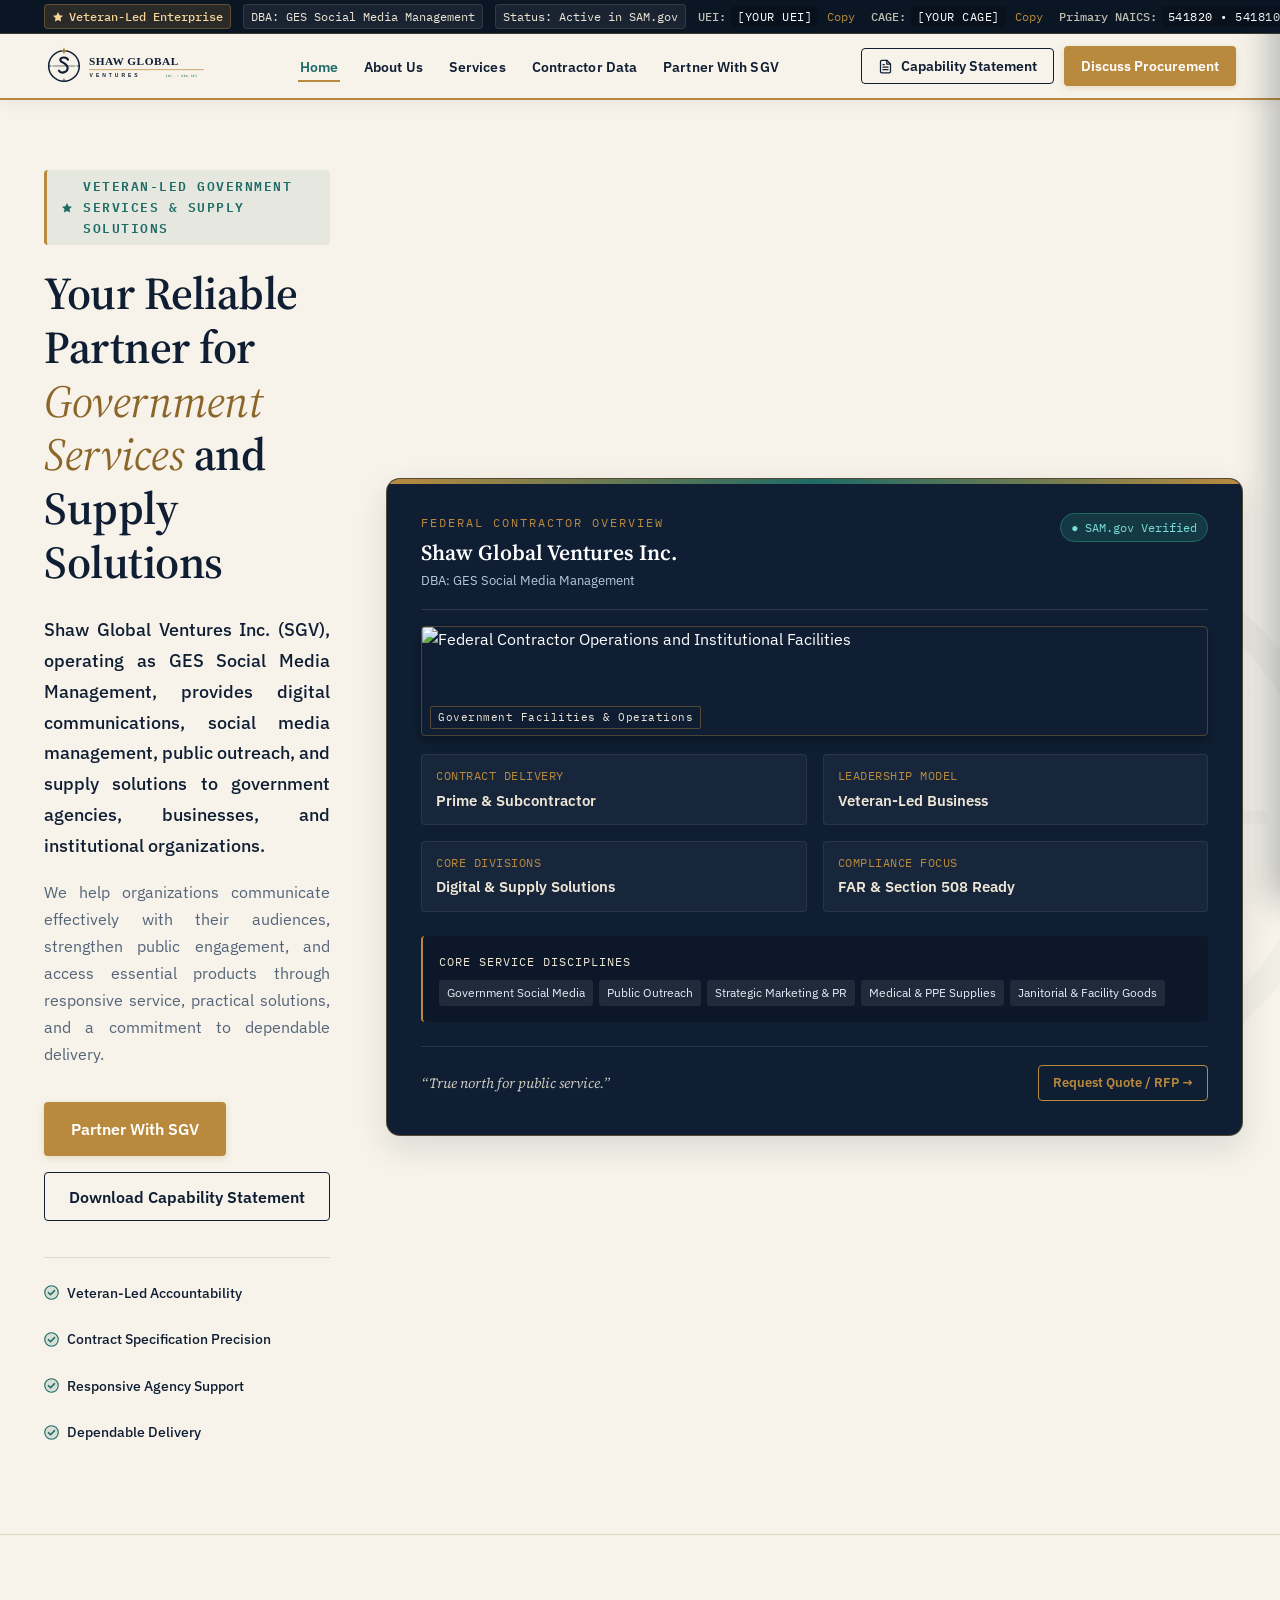
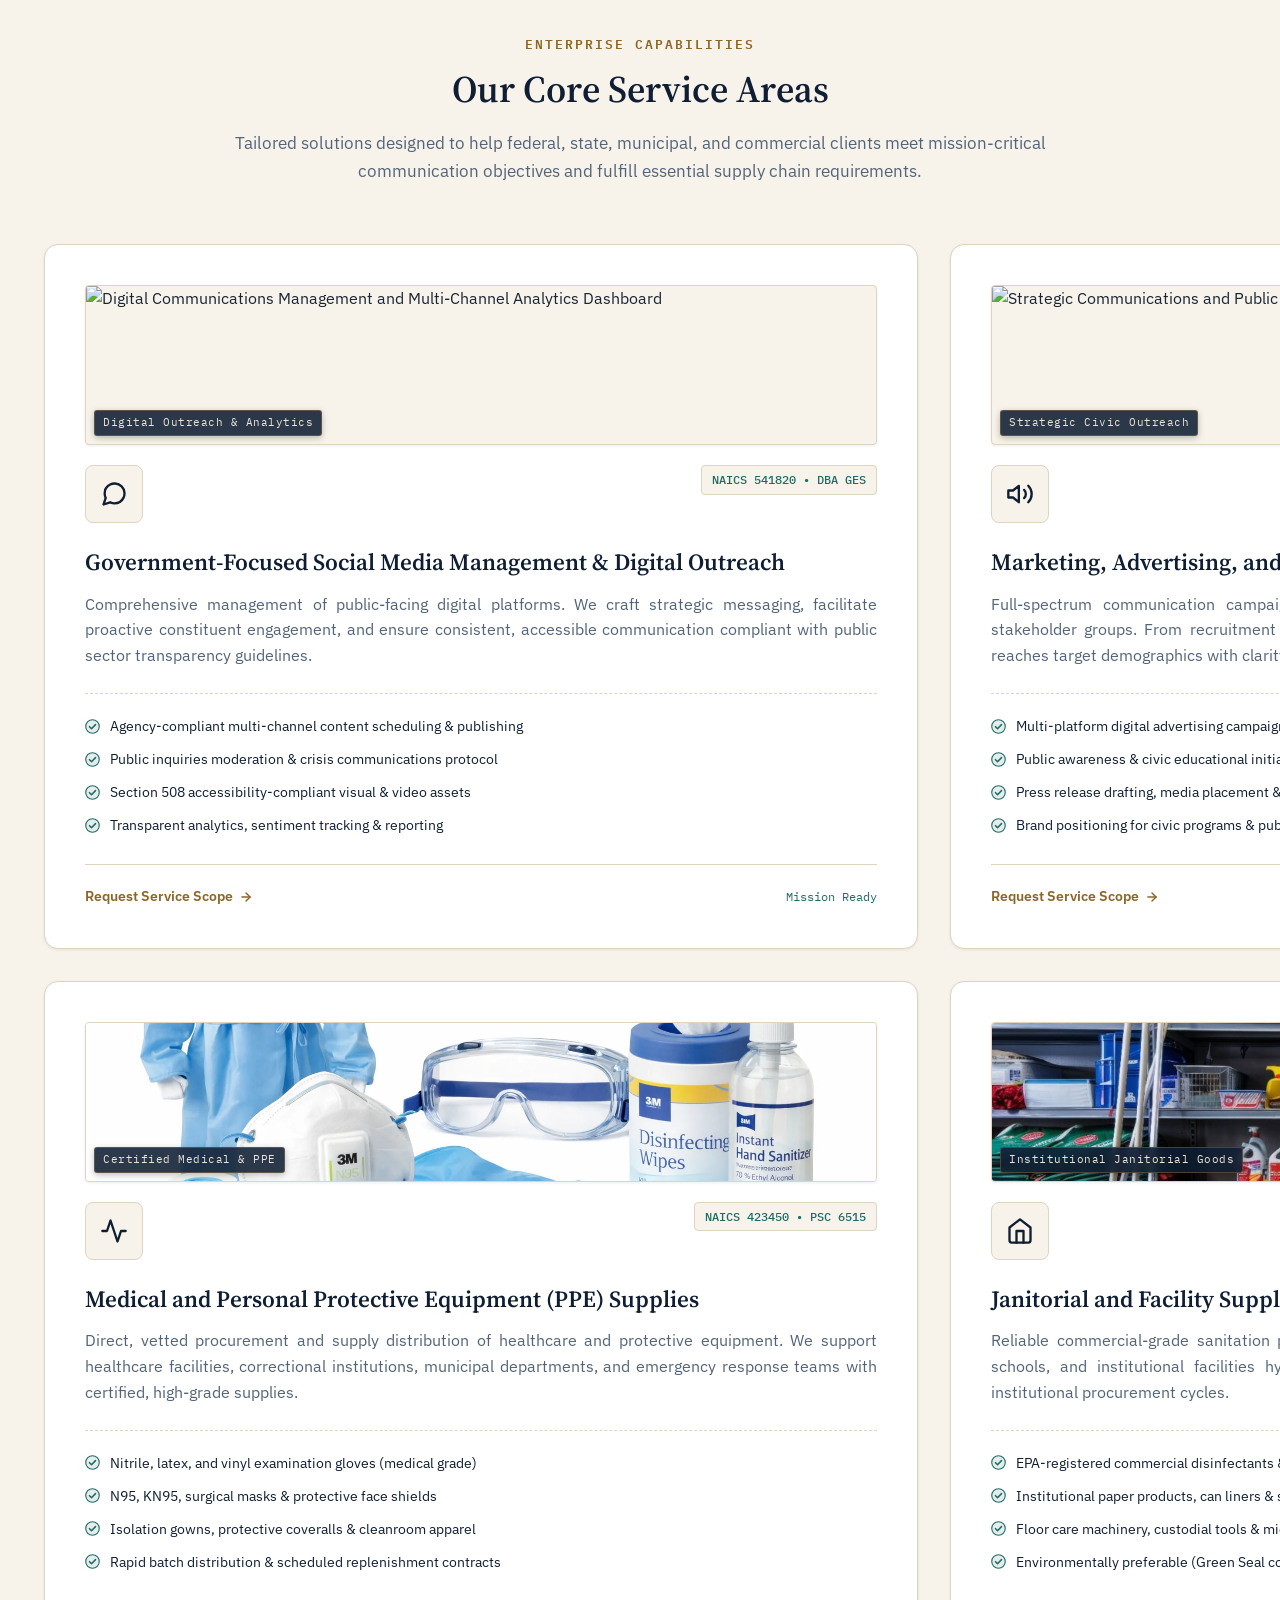
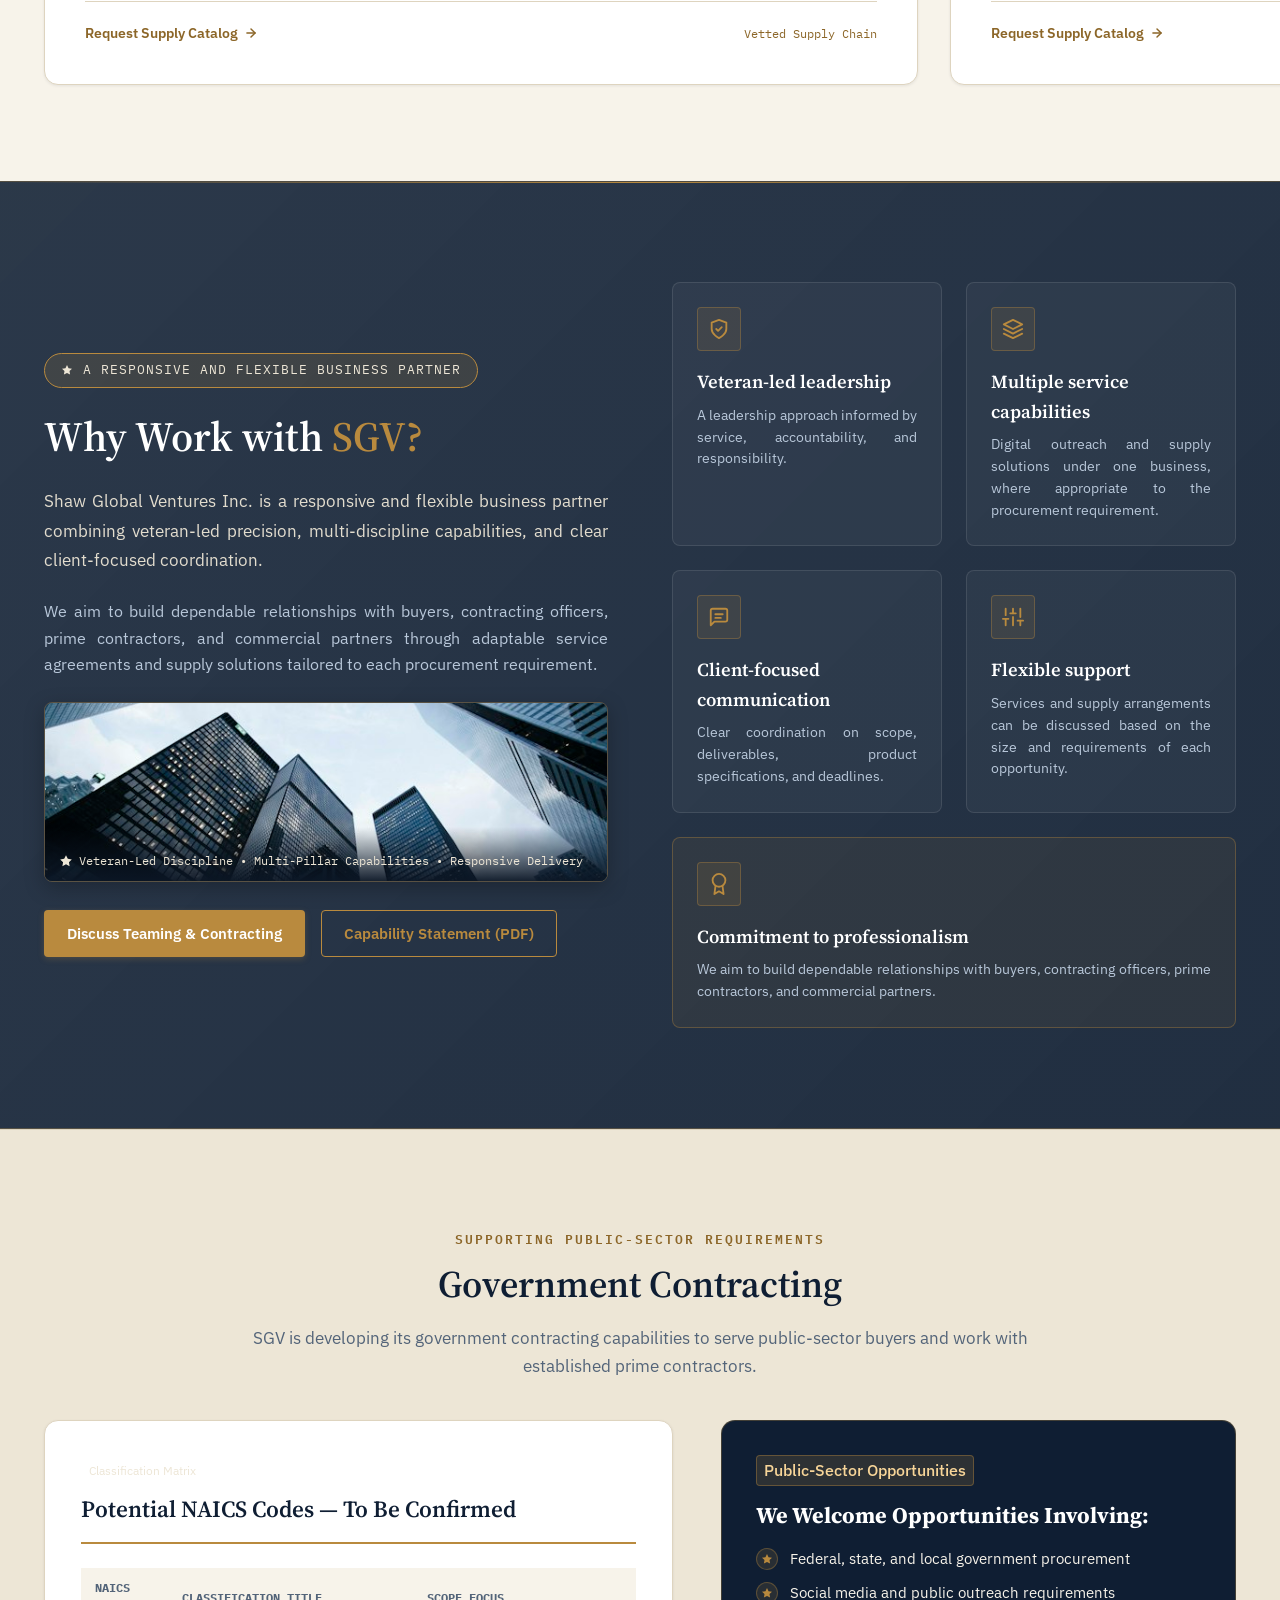
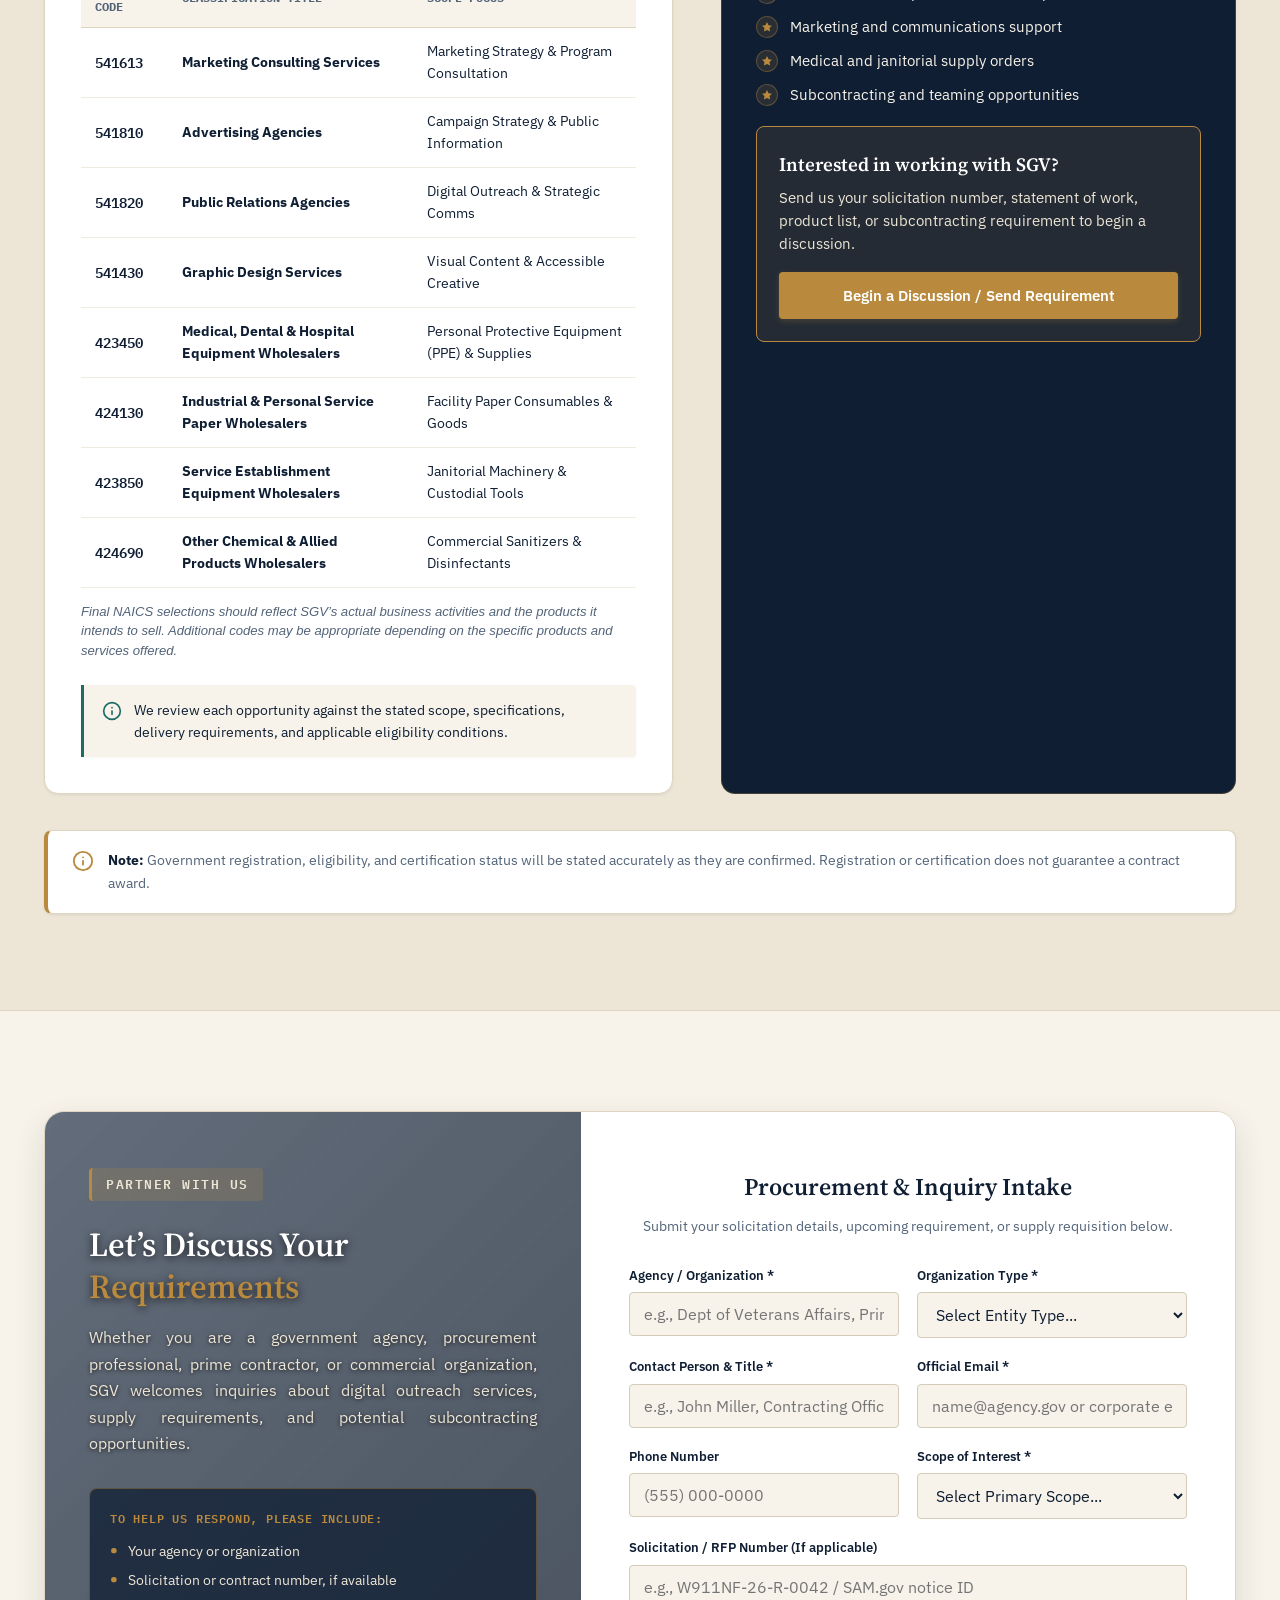
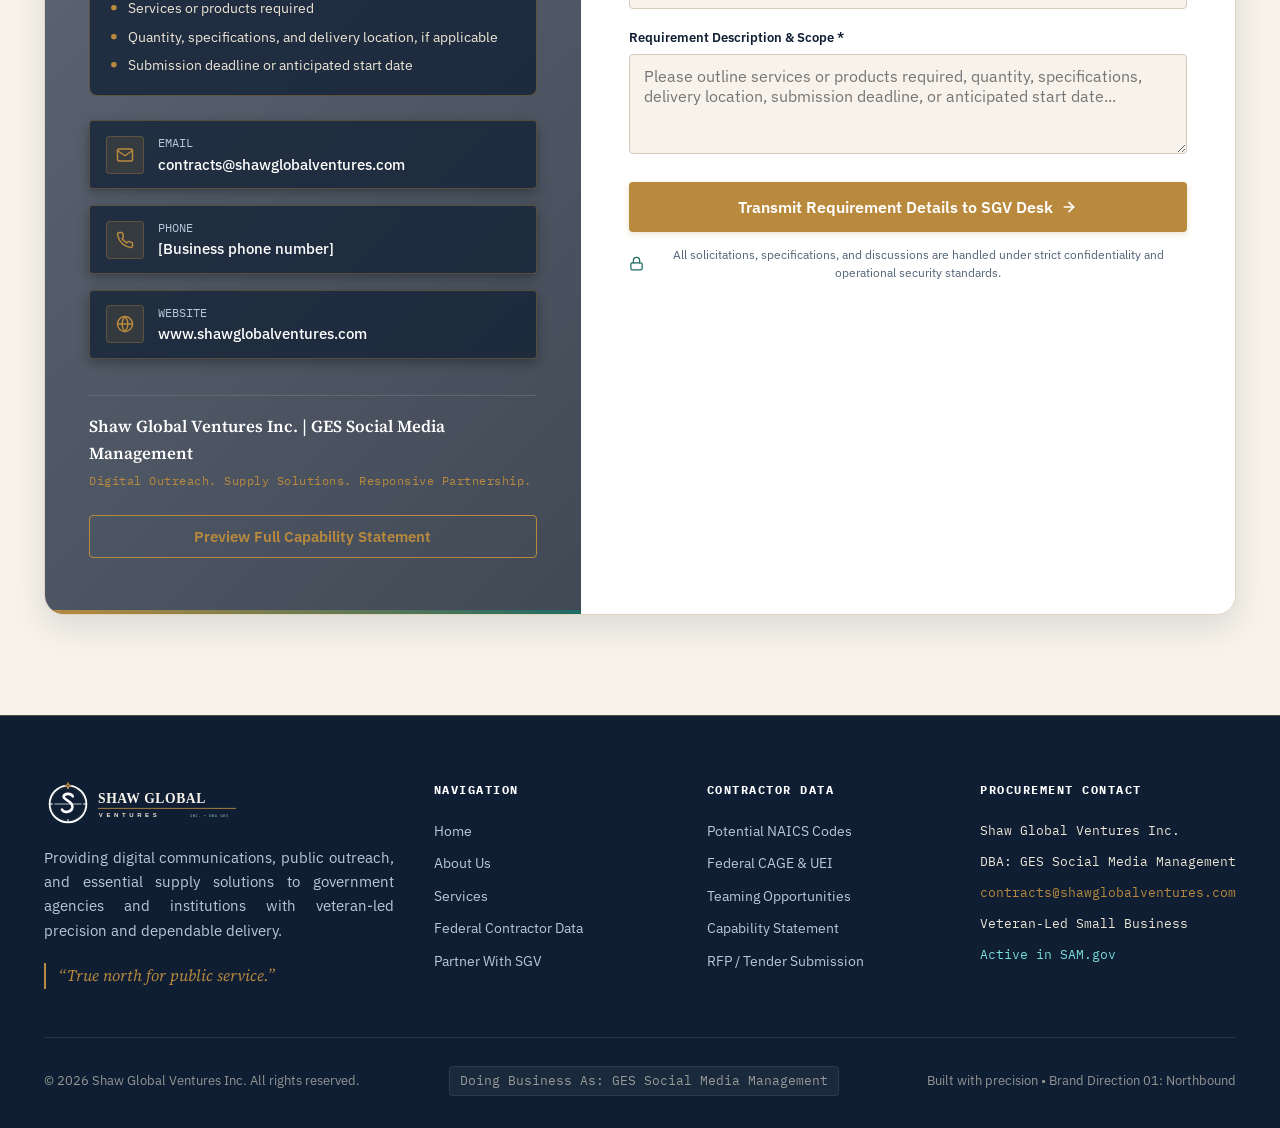
==== commit e0be3257: "feat: add services page, experience & capabilities section, updated capability statement and partner" ====
--- a/index.html
+++ b/index.html
@@ -303,34 +303,34 @@
     </section>
 
     <!-- ========================================================================
-         VETERAN-LED VALUES & MISSION COMMITMENT
+         WHY WORK WITH SGV? (A Responsive and Flexible Business Partner)
          ======================================================================== -->
-    <section class="veteran-section" id="veteran-heritage" aria-labelledby="veteran-heading">
+    <section class="veteran-section" id="veteran-heritage" aria-labelledby="why-sgv-heading">
       <div class="container">
         <div class="veteran-grid">
           
           <div>
             <div class="veteran-badge-seal">
-              <svg class="star-icon" width="12" height="12" viewBox="0 0 24 24" fill="currentColor" aria-hidden="true"><polygon points="12 2 15.09 8.26 22 9.27 17 14.14 18.18 21.02 12 17.77 5.82 21.02 7 14.14 2 9.27 8.91 8.26 12 2"/></svg> Direction 01: Northbound • Steady, Precise &amp; Veteran-Led
-            </div>
-
-            <h2 class="veteran-heading" id="veteran-heading">
-              Built to Read Well to a <span>Contracting Officer</span>.
+              <svg class="star-icon" width="12" height="12" viewBox="0 0 24 24" fill="currentColor" aria-hidden="true"><polygon points="12 2 15.09 8.26 22 9.27 17 14.14 18.18 21.02 12 17.77 5.82 21.02 7 14.14 2 9.27 8.91 8.26 12 2"/></svg> A Responsive and Flexible Business Partner
+            </div>
+
+            <h2 class="veteran-heading" id="why-sgv-heading">
+              Why Work with <span>SGV?</span>
             </h2>
 
             <p class="veteran-text">
-              As a veteran-led business, we value accountability, clear communication, and long-term working relationships. We aim to support government missions through adaptable services aligned with agency requirements and contract specifications.
+              Shaw Global Ventures Inc. is a responsive and flexible business partner combining veteran-led precision, multi-discipline capabilities, and clear client-focused coordination.
             </p>
 
             <p class="veteran-subtext">
-              Our military roots instill an uncompromising standard of execution: deadlines are non-negotiable, scopes are followed with exactitude, and proactive liaison ensures no surprises. Whether delivering vital public health messaging or fulfilling emergency facility supplies, we operate with mission discipline.
+              We aim to build dependable relationships with buyers, contracting officers, prime contractors, and commercial partners through adaptable service agreements and supply solutions tailored to each procurement requirement.
             </p>
 
             <div class="veteran-image-feature">
-              <img class="veteran-feature-img" src="https://images.unsplash.com/photo-1508614589041-895b88991e3e?auto=format&fit=crop&w=1000&q=80" alt="American Flag and Veteran Service Commitment" loading="lazy" width="1000" height="180">
+              <img class="veteran-feature-img" src="assets/contractor-facility.jpg" alt="Shaw Global Ventures Operations and Supply Chain Fulfillment" loading="lazy" width="1000" height="180">
               <div class="veteran-image-caption">
                 <svg width="14" height="14" viewBox="0 0 24 24" fill="currentColor" aria-hidden="true"><polygon points="12 2 15.09 8.26 22 9.27 17 14.14 18.18 21.02 12 17.77 5.82 21.02 7 14.14 2 9.27 8.91 8.26 12 2"/></svg>
-                Military Discipline • Mission Execution • Public Trust
+                Veteran-Led Discipline • Multi-Pillar Capabilities • Responsive Delivery
               </div>
             </div>
 
@@ -344,21 +344,32 @@
             </div>
           </div>
 
-          <!-- 4 Core Operating Values -->
+          <!-- 5 Core Reasons: Why Work With SGV? -->
           <div class="values-grid">
             <div class="value-card">
               <div class="value-icon" aria-hidden="true">
                 <svg width="22" height="22" viewBox="0 0 24 24" fill="none" stroke="currentColor" stroke-width="2" stroke-linecap="round" stroke-linejoin="round">
-                  <line x1="12" y1="3" x2="12" y2="21"></line>
-                  <line x1="4" y1="7" x2="20" y2="7"></line>
-                  <path d="M4 7l3 7h-6l3-7z"></path>
-                  <path d="M20 7l3 7h-6l3-7z"></path>
-                  <line x1="9" y1="21" x2="15" y2="21"></line>
-                </svg>
-              </div>
-              <h3 class="value-title">Accountability</h3>
+                  <path d="M12 22s8-4 8-10V5l-8-3-8 3v7c0 6 8 10 8 10z"></path>
+                  <path d="m9 12 2 2 4-4"></path>
+                </svg>
+              </div>
+              <h3 class="value-title">Veteran-led leadership</h3>
               <p class="value-desc">
-                We take total ownership of contract milestones, quality control metrics, and delivery timetables from kickoff through contract closeout.
+                A leadership approach informed by service, accountability, and responsibility.
+              </p>
+            </div>
+
+            <div class="value-card">
+              <div class="value-icon" aria-hidden="true">
+                <svg width="22" height="22" viewBox="0 0 24 24" fill="none" stroke="currentColor" stroke-width="2" stroke-linecap="round" stroke-linejoin="round">
+                  <polygon points="12 2 2 7 12 12 22 7 12 2"></polygon>
+                  <polyline points="2 17 12 22 22 17"></polyline>
+                  <polyline points="2 12 12 17 22 12"></polyline>
+                </svg>
+              </div>
+              <h3 class="value-title">Multiple service capabilities</h3>
+              <p class="value-desc">
+                Digital outreach and supply solutions under one business, where appropriate to the procurement requirement.
               </p>
             </div>
 
@@ -370,37 +381,42 @@
                   <line x1="8" y1="13" x2="14" y2="13"></line>
                 </svg>
               </div>
-              <h3 class="value-title">Clear Communication</h3>
+              <h3 class="value-title">Client-focused communication</h3>
               <p class="value-desc">
-                Consistent updates, transparent chain-of-custody tracking, and responsive coordination with contracting officers (COs) and COTRs.
+                Clear coordination on scope, deliverables, product specifications, and deadlines.
               </p>
             </div>
 
             <div class="value-card">
               <div class="value-icon" aria-hidden="true">
                 <svg width="22" height="22" viewBox="0 0 24 24" fill="none" stroke="currentColor" stroke-width="2" stroke-linecap="round" stroke-linejoin="round">
-                  <circle cx="12" cy="12" r="10"></circle>
-                  <polygon points="16.24 7.76 14.12 14.12 7.76 16.24 9.88 9.88 16.24 7.76"></polygon>
-                </svg>
-              </div>
-              <h3 class="value-title">Specification Precision</h3>
+                  <line x1="4" y1="21" x2="4" y2="14"></line>
+                  <line x1="4" y1="10" x2="4" y2="3"></line>
+                  <line x1="12" y1="21" x2="12" y2="12"></line>
+                  <line x1="12" y1="8" x2="12" y2="3"></line>
+                  <line x1="20" y1="21" x2="20" y2="16"></line>
+                  <line x1="20" y1="12" x2="20" y2="3"></line>
+                  <line x1="1" y1="14" x2="7" y2="14"></line>
+                  <line x1="9" y1="8" x2="15" y2="8"></line>
+                  <line x1="17" y1="16" x2="23" y2="16"></line>
+                </svg>
+              </div>
+              <h3 class="value-title">Flexible support</h3>
               <p class="value-desc">
-                Meticulous conformance to solicitation requirements, FAR clauses, ASTM/ANSI material ratings, and Section 508 web accessibility standards.
+                Services and supply arrangements can be discussed based on the size and requirements of each opportunity.
               </p>
             </div>
 
-            <div class="value-card">
+            <div class="value-card value-card-featured">
               <div class="value-icon" aria-hidden="true">
                 <svg width="22" height="22" viewBox="0 0 24 24" fill="none" stroke="currentColor" stroke-width="2" stroke-linecap="round" stroke-linejoin="round">
-                  <path d="M17 21v-2a4 4 0 0 0-4-4H5a4 4 0 0 0-4 4v2"></path>
-                  <circle cx="9" cy="7" r="4"></circle>
-                  <path d="M23 21v-2a4 4 0 0 0-3-3.87"></path>
-                  <path d="M16 3.13a4 4 0 0 1 0 7.75"></path>
-                </svg>
-              </div>
-              <h3 class="value-title">Long-Term Partnerships</h3>
+                  <circle cx="12" cy="8" r="7"></circle>
+                  <polyline points="8.21 13.89 7 23 12 20 17 23 15.79 13.88"></polyline>
+                </svg>
+              </div>
+              <h3 class="value-title">Commitment to professionalism</h3>
               <p class="value-desc">
-                Fostering sustained reliability as a dependable prime or agile subcontractor for recurring federal, municipal, and institutional needs.
+                We aim to build dependable relationships with buyers, contracting officers, prime contractors, and commercial partners.
               </p>
             </div>
           </div>
@@ -410,29 +426,30 @@
     </section>
 
     <!-- ========================================================================
-         FEDERAL PROCUREMENT & SPECIFICATIONS MATRIX
+         GOVERNMENT CONTRACTING: SUPPORTING PUBLIC-SECTOR REQUIREMENTS
          ======================================================================== -->
     <section class="procurement-section" id="procurement-specs" aria-labelledby="specs-heading">
       <div class="container">
         
         <div class="section-head" style="margin-bottom: 40px;">
-          <span class="section-eyebrow">Procurement Reference Data</span>
-          <h2 class="section-title" id="specs-heading">Contract Identifiers &amp; Classifications</h2>
+          <span class="section-eyebrow">Supporting Public-Sector Requirements</span>
+          <h2 class="section-title" id="specs-heading">Government Contracting</h2>
           <p class="section-subtitle">
-            Essential reference data for federal Contracting Officers, Procurement Specialists, and Prime Contractor Teaming Coordinators.
+            SGV is developing its government contracting capabilities to serve public-sector buyers and work with established prime contractors.
           </p>
         </div>
 
         <div class="specs-grid">
           
-          <!-- NAICS Table Card -->
+          <!-- NAICS Table Card & Review Note -->
           <div class="specs-card">
             <div class="specs-header">
-              <h3 class="specs-title">Designated NAICS Codes</h3>
+              <span class="gov-pill" style="margin-bottom: 8px; display: inline-flex; font-size: 0.72rem;">Classification Matrix</span>
+              <h3 class="specs-title">Potential NAICS Codes — To Be Confirmed</h3>
             </div>
 
             <div class="table-responsive">
-              <table class="naics-table" aria-label="North American Industry Classification System Codes">
+              <table class="naics-table" aria-label="Potential North American Industry Classification System Codes">
                 <thead>
                   <tr>
                     <th scope="col">NAICS Code</th>
@@ -442,9 +459,9 @@
                 </thead>
                 <tbody>
                   <tr>
-                    <td class="naics-code">541820</td>
-                    <td><strong>Public Relations Agencies</strong></td>
-                    <td>Digital Outreach &amp; Strategic Comms</td>
+                    <td class="naics-code">541613</td>
+                    <td><strong>Marketing Consulting Services</strong></td>
+                    <td>Marketing Strategy &amp; Program Consultation</td>
                   </tr>
                   <tr>
                     <td class="naics-code">541810</td>
@@ -452,60 +469,125 @@
                     <td>Campaign Strategy &amp; Public Information</td>
                   </tr>
                   <tr>
-                    <td class="naics-code">541830</td>
-                    <td><strong>Media Buying Agencies</strong></td>
-                    <td>Civic &amp; Recruitment Media Placement</td>
+                    <td class="naics-code">541820</td>
+                    <td><strong>Public Relations Agencies</strong></td>
+                    <td>Digital Outreach &amp; Strategic Comms</td>
+                  </tr>
+                  <tr>
+                    <td class="naics-code">541430</td>
+                    <td><strong>Graphic Design Services</strong></td>
+                    <td>Visual Content &amp; Accessible Creative</td>
                   </tr>
                   <tr>
                     <td class="naics-code">423450</td>
-                    <td><strong>Medical &amp; Hospital Equipment Wholesalers</strong></td>
-                    <td>Personal Protective Equipment (PPE)</td>
+                    <td><strong>Medical, Dental &amp; Hospital Equipment Wholesalers</strong></td>
+                    <td>Personal Protective Equipment (PPE) &amp; Supplies</td>
+                  </tr>
+                  <tr>
+                    <td class="naics-code">424130</td>
+                    <td><strong>Industrial &amp; Personal Service Paper Wholesalers</strong></td>
+                    <td>Facility Paper Consumables &amp; Goods</td>
                   </tr>
                   <tr>
                     <td class="naics-code">423850</td>
-                    <td><strong>Service Establishment Equipment Supplies</strong></td>
-                    <td>Institutional Janitorial &amp; Sanitization</td>
+                    <td><strong>Service Establishment Equipment Wholesalers</strong></td>
+                    <td>Janitorial Machinery &amp; Custodial Tools</td>
                   </tr>
                   <tr>
-                    <td class="naics-code">561720</td>
-                    <td><strong>Janitorial Services</strong></td>
-                    <td>Facility Hygiene Support Solutions</td>
+                    <td class="naics-code">424690</td>
+                    <td><strong>Other Chemical &amp; Allied Products Wholesalers</strong></td>
+                    <td>Commercial Sanitizers &amp; Disinfectants</td>
                   </tr>
                 </tbody>
               </table>
             </div>
+
+            <p style="font-size: 0.82rem; color: var(--text-muted); margin-top: 14px; line-height: 1.5; font-style: italic;">
+              Final NAICS selections should reflect SGV’s actual business activities and the products it intends to sell. Additional codes may be appropriate depending on the specific products and services offered.
+            </p>
+
+            <!-- Stated Scope & Requirements Evaluation Note -->
+            <div class="review-note-box">
+              <div style="display: flex; gap: 12px; align-items: flex-start;">
+                <svg width="20" height="20" viewBox="0 0 24 24" fill="none" stroke="currentColor" stroke-width="2" stroke-linecap="round" stroke-linejoin="round" style="color: var(--color-teal); flex-shrink: 0; margin-top: 2px;" aria-hidden="true">
+                  <circle cx="12" cy="12" r="10"></circle>
+                  <line x1="12" y1="16" x2="12" y2="12"></line>
+                  <line x1="12" y1="8" x2="12.01" y2="8"></line>
+                </svg>
+                <p style="margin: 0; font-size: 0.9rem; color: var(--color-midnight); line-height: 1.55;">
+                  We review each opportunity against the stated scope, specifications, delivery requirements, and applicable eligibility conditions.
+                </p>
+              </div>
+            </div>
           </div>
 
-          <!-- Teaming & Subcontracting Opportunity Box -->
+          <!-- Opportunities We Welcome & Solicitation Intake Callout -->
           <div class="teaming-box">
             <div>
               <span class="gov-pill veteran-badge" style="margin-bottom: 12px; display: inline-flex;">
-                Teaming Partner of Choice
+                Public-Sector Opportunities
               </span>
-              <h3 class="teaming-title">Prime &amp; Subcontracting Partnerships</h3>
-              <p class="teaming-text">
-                Shaw Global Ventures Inc. actively collaborates with large prime defense, civilian, and commercial contractors seeking high-reliability veteran-led partners to meet statutory subcontracting goals and enhance proposal strength.
-              </p>
-
-              <div class="teaming-image-card">
-                <img class="teaming-img" src="https://images.unsplash.com/photo-1586528116311-ad8dd3c8310d?auto=format&fit=crop&w=1000&q=80" alt="Supply Chain Logistics and Warehouse Distribution Fulfillment" loading="lazy" width="1000" height="130">
-                <div class="teaming-img-tag">Fulfillment &amp; Distribution Operations</div>
-              </div>
+              <h3 class="teaming-title">We Welcome Opportunities Involving:</h3>
 
               <ul class="teaming-points">
-                <li><span class="teaming-bullet" aria-hidden="true"><svg width="12" height="12" viewBox="0 0 24 24" fill="currentColor"><polygon points="12 2 15.09 8.26 22 9.27 17 14.14 18.18 21.02 12 17.77 5.82 21.02 7 14.14 2 9.27 8.91 8.26 12 2"/></svg></span> <strong>Agile Teaming:</strong> Rapid joint-venture and sub-tier agreement execution</li>
-                <li><span class="teaming-bullet" aria-hidden="true"><svg width="12" height="12" viewBox="0 0 24 24" fill="currentColor"><polygon points="12 2 15.09 8.26 22 9.27 17 14.14 18.18 21.02 12 17.77 5.82 21.02 7 14.14 2 9.27 8.91 8.26 12 2"/></svg></span> <strong>Compliance Rigor:</strong> Robust record-keeping and FAR flow-down compliance</li>
-                <li><span class="teaming-bullet" aria-hidden="true"><svg width="12" height="12" viewBox="0 0 24 24" fill="currentColor"><polygon points="12 2 15.09 8.26 22 9.27 17 14.14 18.18 21.02 12 17.77 5.82 21.02 7 14.14 2 9.27 8.91 8.26 12 2"/></svg></span> <strong>Dual-Pillar Strength:</strong> Capability across digital outreach and physical supplies</li>
+                <li>
+                  <span class="teaming-bullet" aria-hidden="true">
+                    <svg width="12" height="12" viewBox="0 0 24 24" fill="currentColor"><polygon points="12 2 15.09 8.26 22 9.27 17 14.14 18.18 21.02 12 17.77 5.82 21.02 7 14.14 2 9.27 8.91 8.26 12 2"/></svg>
+                  </span>
+                  <span>Federal, state, and local government procurement</span>
+                </li>
+                <li>
+                  <span class="teaming-bullet" aria-hidden="true">
+                    <svg width="12" height="12" viewBox="0 0 24 24" fill="currentColor"><polygon points="12 2 15.09 8.26 22 9.27 17 14.14 18.18 21.02 12 17.77 5.82 21.02 7 14.14 2 9.27 8.91 8.26 12 2"/></svg>
+                  </span>
+                  <span>Social media and public outreach requirements</span>
+                </li>
+                <li>
+                  <span class="teaming-bullet" aria-hidden="true">
+                    <svg width="12" height="12" viewBox="0 0 24 24" fill="currentColor"><polygon points="12 2 15.09 8.26 22 9.27 17 14.14 18.18 21.02 12 17.77 5.82 21.02 7 14.14 2 9.27 8.91 8.26 12 2"/></svg>
+                  </span>
+                  <span>Marketing and communications support</span>
+                </li>
+                <li>
+                  <span class="teaming-bullet" aria-hidden="true">
+                    <svg width="12" height="12" viewBox="0 0 24 24" fill="currentColor"><polygon points="12 2 15.09 8.26 22 9.27 17 14.14 18.18 21.02 12 17.77 5.82 21.02 7 14.14 2 9.27 8.91 8.26 12 2"/></svg>
+                  </span>
+                  <span>Medical and janitorial supply orders</span>
+                </li>
+                <li>
+                  <span class="teaming-bullet" aria-hidden="true">
+                    <svg width="12" height="12" viewBox="0 0 24 24" fill="currentColor"><polygon points="12 2 15.09 8.26 22 9.27 17 14.14 18.18 21.02 12 17.77 5.82 21.02 7 14.14 2 9.27 8.91 8.26 12 2"/></svg>
+                  </span>
+                  <span>Subcontracting and teaming opportunities</span>
+                </li>
               </ul>
-            </div>
-
-            <div>
-              <a href="#partner-contact" class="btn btn-brass" style="width: 100%;">
-                Initiate Teaming Discussion
-              </a>
-            </div>
+
+              <!-- Interested in Working with SGV Callout Box -->
+              <div class="gov-inquiry-callout">
+                <h4 class="gov-inquiry-title">Interested in working with SGV?</h4>
+                <p class="gov-inquiry-text">
+                  Send us your solicitation number, statement of work, product list, or subcontracting requirement to begin a discussion.
+                </p>
+                <a href="#partner-contact" class="btn btn-brass" style="width: 100%; text-align: center; justify-content: center;">
+                  Begin a Discussion / Send Requirement
+                </a>
+              </div>
+            </div>
+
           </div>
 
+        </div>
+
+        <!-- Compliance & Certification Status Note Banner -->
+        <div class="gov-disclaimer-banner">
+          <svg width="22" height="22" viewBox="0 0 24 24" fill="none" stroke="currentColor" stroke-width="2" stroke-linecap="round" stroke-linejoin="round" style="color: var(--color-brass); flex-shrink: 0; margin-top: 1px;" aria-hidden="true">
+            <circle cx="12" cy="12" r="10"></circle>
+            <line x1="12" y1="16" x2="12" y2="12"></line>
+            <line x1="12" y1="8" x2="12.01" y2="8"></line>
+          </svg>
+          <p style="margin: 0;">
+            <strong>Note:</strong> Government registration, eligibility, and certification status will be stated accurately as they are confirmed. Registration or certification does not guarantee a contract award.
+          </p>
         </div>
 
       </div>
@@ -523,16 +605,28 @@
           <div class="cta-info-pane">
             <div>
               <span class="hero-eyebrow" style="background: rgba(185, 138, 62, 0.2); color: var(--color-parchment); border-left-color: var(--color-brass);">
-                Procurement Liaison
+                Partner With Us
               </span>
 
               <h2 class="cta-info-title" id="cta-heading">
-                Partner with <span>SGV</span>.
+                Let’s Discuss Your <span>Requirements</span>
               </h2>
 
               <p class="cta-info-lead">
-                Contact us to discuss your agency’s requirements, upcoming procurement opportunities, or subcontracting needs.
+                Whether you are a government agency, procurement professional, prime contractor, or commercial organization, SGV welcomes inquiries about digital outreach services, supply requirements, and potential subcontracting opportunities.
               </p>
+
+              <!-- Client Guidance Checklist Card -->
+              <div class="cta-checklist-card">
+                <div class="cta-checklist-title">To help us respond, please include:</div>
+                <ul class="cta-checklist">
+                  <li>Your agency or organization</li>
+                  <li>Solicitation or contract number, if available</li>
+                  <li>Services or products required</li>
+                  <li>Quantity, specifications, and delivery location, if applicable</li>
+                  <li>Submission deadline or anticipated start date</li>
+                </ul>
+              </div>
 
               <div class="contact-direct-cards">
                 <div class="contact-card-item">
@@ -543,7 +637,7 @@
                     </svg>
                   </span>
                   <div>
-                    <div class="contact-label">Procurement &amp; RFP Desk</div>
+                    <div class="contact-label">Email</div>
                     <div class="contact-val">contracts@shawglobalventures.com</div>
                   </div>
                 </div>
@@ -551,13 +645,12 @@
                 <div class="contact-card-item">
                   <span class="contact-icon" aria-hidden="true">
                     <svg width="18" height="18" viewBox="0 0 24 24" fill="none" stroke="currentColor" stroke-width="2" stroke-linecap="round" stroke-linejoin="round">
-                      <path d="M21 10c0 7-9 13-9 13s-9-6-9-13a9 9 0 0 1 18 0z"></path>
-                      <circle cx="12" cy="10" r="3"></circle>
+                      <path d="M22 16.92v3a2 2 0 0 1-2.18 2 19.79 19.79 0 0 1-8.63-3.07 19.5 19.5 0 0 1-6-6 19.79 19.79 0 0 1-3.07-8.67A2 2 0 0 1 4.11 2h3a2 2 0 0 1 2 1.72 12.84 12.84 0 0 0 .7 2.81 2 2 0 0 1-.45 2.11L8.09 9.91a16 16 0 0 0 6 6l1.27-1.27a2 2 0 0 1 2.11-.45 12.84 12.84 0 0 0 2.81.7A2 2 0 0 1 22 16.92z"></path>
                     </svg>
                   </span>
                   <div>
-                    <div class="contact-label">Corporate Headquarters</div>
-                    <div class="contact-val">Shaw Global Ventures Inc. • USA</div>
+                    <div class="contact-label">Phone</div>
+                    <div class="contact-val">[Business phone number]</div>
                   </div>
                 </div>
 
@@ -565,18 +658,24 @@
                   <span class="contact-icon" aria-hidden="true">
                     <svg width="18" height="18" viewBox="0 0 24 24" fill="none" stroke="currentColor" stroke-width="2" stroke-linecap="round" stroke-linejoin="round">
                       <circle cx="12" cy="12" r="10"></circle>
-                      <polyline points="12 6 12 12 16 14"></polyline>
+                      <line x1="2" y1="12" x2="22" y2="12"></line>
+                      <path d="M12 2a15.3 15.3 0 0 1 4 10 15.3 15.3 0 0 1-4 10 15.3 15.3 0 0 1-4-10 15.3 15.3 0 0 1 4-10z"></path>
                     </svg>
                   </span>
                   <div>
-                    <div class="contact-label">Rapid Response SLA</div>
-                    <div class="contact-val">Official response within 1 business day</div>
+                    <div class="contact-label">Website</div>
+                    <div class="contact-val">www.shawglobalventures.com</div>
                   </div>
                 </div>
               </div>
-            </div>
-
-            <div>
+
+              <div class="cta-tagline-footer">
+                <div class="cta-tagline-company">Shaw Global Ventures Inc. | GES Social Media Management</div>
+                <div class="cta-tagline-motto">Digital Outreach. Supply Solutions. Responsive Partnership.</div>
+              </div>
+            </div>
+
+            <div style="margin-top: 24px;">
               <button type="button" class="btn btn-outline-brass" data-open-modal="capability" style="width: 100%;">
                 Preview Full Capability Statement
               </button>
@@ -664,7 +763,7 @@
 
                 <div class="form-group full-width">
                   <label class="form-label" for="rfp-requirements">Requirement Description &amp; Scope *</label>
-                  <textarea id="rfp-requirements" class="form-textarea" placeholder="Please outline your agency's objectives, required quantity or schedule, delivery timeline, or subcontracting requirements..." required></textarea>
+                  <textarea id="rfp-requirements" class="form-textarea" placeholder="Please outline services or products required, quantity, specifications, delivery location, submission deadline, or anticipated start date..." required></textarea>
                 </div>
 
               </div>
--- a/css/styles.css
+++ b/css/styles.css
@@ -1100,6 +1100,17 @@
   hyphens: auto;
 }
 
+.value-card.value-card-featured {
+  grid-column: 1 / -1;
+  background: rgba(185, 138, 62, 0.08);
+  border-color: rgba(185, 138, 62, 0.35);
+}
+
+.value-card.value-card-featured:hover {
+  background: rgba(185, 138, 62, 0.14);
+  border-color: var(--color-brass);
+}
+
 /* ==========================================================================
    FEDERAL PROCUREMENT & SPECIFICATIONS MATRIX
    ========================================================================== */
@@ -1176,6 +1187,15 @@
   background-color: rgba(185, 138, 62, 0.05);
 }
 
+.review-note-box {
+  background: var(--color-field-ivory);
+  border-left: 3px solid var(--color-teal);
+  padding: 14px 18px;
+  border-radius: 0 var(--radius-sm) var(--radius-sm) 0;
+  margin-top: 24px;
+  box-shadow: 0 1px 3px rgba(0, 0, 0, 0.04);
+}
+
 .teaming-box {
   background: var(--color-midnight);
   color: var(--color-white);
@@ -1245,15 +1265,16 @@
   display: flex;
   flex-direction: column;
   gap: 12px;
-  margin-bottom: 28px;
+  margin-bottom: 20px;
 }
 
 .teaming-points li {
   display: flex;
   align-items: center;
   gap: 12px;
-  font-size: 0.88rem;
-  color: var(--text-light-muted);
+  font-size: 0.92rem;
+  color: var(--text-light);
+  line-height: 1.45;
 }
 
 .teaming-bullet {
@@ -1267,6 +1288,51 @@
   justify-content: center;
   color: var(--color-brass);
   flex-shrink: 0;
+}
+
+/* Government Contracting Callout & Disclaimer */
+.gov-inquiry-callout {
+  background: rgba(185, 138, 62, 0.12);
+  border: 1px solid var(--color-brass);
+  border-radius: var(--radius-md);
+  padding: 22px;
+  margin-top: 16px;
+  margin-bottom: 6px;
+}
+
+.gov-inquiry-title {
+  font-family: var(--font-serif);
+  font-size: 1.18rem;
+  color: var(--color-white);
+  margin-bottom: 8px;
+  font-weight: 600;
+}
+
+.gov-inquiry-text {
+  font-size: 0.92rem;
+  color: var(--color-parchment);
+  line-height: 1.55;
+  margin-bottom: 16px;
+}
+
+.gov-disclaimer-banner {
+  background: var(--color-white);
+  border: 1px solid var(--color-parchment-border);
+  border-left: 4px solid var(--color-brass);
+  border-radius: var(--radius-md);
+  padding: 18px 24px;
+  margin-top: 36px;
+  display: flex;
+  align-items: flex-start;
+  gap: 14px;
+  font-size: 0.88rem;
+  color: var(--text-muted);
+  line-height: 1.6;
+  box-shadow: var(--shadow-sm);
+}
+
+.gov-disclaimer-banner strong {
+  color: var(--color-midnight);
 }
 
 /* ==========================================================================
@@ -3082,3 +3148,495 @@
   }
 }
 
+/* ==========================================================================
+   SERVICES DETAIL PAGE STYLING (services.html)
+   ========================================================================== */
+
+/* Quick Jump Navigation Pill Bar */
+.services-jump-bar {
+  background: var(--color-white);
+  border-bottom: 1px solid var(--color-parchment-border);
+  padding: 16px 0;
+  position: sticky;
+  top: var(--header-actual-height, var(--header-height));
+  z-index: 90;
+  box-shadow: 0 4px 14px rgba(15, 30, 51, 0.04);
+}
+
+.services-jump-menu {
+  display: flex;
+  align-items: center;
+  justify-content: center;
+  gap: 12px;
+  flex-wrap: wrap;
+  list-style: none;
+  margin: 0;
+  padding: 0;
+}
+
+.services-jump-link {
+  display: inline-flex;
+  align-items: center;
+  gap: 8px;
+  padding: 8px 18px;
+  border-radius: 30px;
+  background: var(--color-field-ivory);
+  border: 1px solid var(--color-parchment-border);
+  font-size: 0.86rem;
+  font-weight: 500;
+  color: var(--text-main);
+  transition: all var(--transition-fast);
+  text-decoration: none;
+}
+
+.services-jump-link:hover {
+  background: var(--color-midnight);
+  color: var(--color-white);
+  border-color: var(--color-midnight);
+  transform: translateY(-2px);
+  box-shadow: var(--shadow-sm);
+}
+
+.services-jump-link .jump-num {
+  font-family: var(--font-mono);
+  font-size: 0.75rem;
+  color: var(--color-brass);
+  font-weight: 700;
+}
+
+/* Service Detail Block Section */
+.service-detail-section {
+  padding: 96px 0;
+  position: relative;
+  border-bottom: 1px solid var(--color-parchment-border);
+}
+
+.service-detail-section.alt-bg {
+  background: #fbf9f4;
+}
+
+.service-detail-grid {
+  display: grid;
+  grid-template-columns: 1.15fr 0.85fr;
+  gap: 56px;
+  align-items: start;
+}
+
+.service-detail-grid.reverse {
+  grid-template-columns: 0.85fr 1.15fr;
+}
+
+.service-detail-grid.reverse .service-content-col {
+  order: 2;
+}
+
+.service-detail-grid.reverse .service-media-col {
+  order: 1;
+}
+
+/* Service Pillar Header */
+.service-pillar-badge {
+  display: inline-flex;
+  align-items: center;
+  gap: 8px;
+  font-family: var(--font-mono);
+  font-size: 0.74rem;
+  font-weight: 600;
+  text-transform: uppercase;
+  letter-spacing: 1px;
+  color: var(--color-teal);
+  background: rgba(30, 107, 102, 0.1);
+  padding: 4px 12px;
+  border-radius: var(--radius-sm);
+  border: 1px solid rgba(30, 107, 102, 0.25);
+  margin-bottom: 14px;
+}
+
+.service-pillar-title {
+  font-family: var(--font-serif);
+  font-size: clamp(2rem, 3.4vw, 2.45rem);
+  font-weight: 600;
+  color: var(--color-midnight);
+  line-height: 1.25;
+  margin-bottom: 20px;
+}
+
+/* Service Lead Quote / Intro */
+.service-lead-intro {
+  background: var(--color-white);
+  border-left: 4px solid var(--color-brass);
+  border-top: 1px solid var(--color-parchment-border);
+  border-right: 1px solid var(--color-parchment-border);
+  border-bottom: 1px solid var(--color-parchment-border);
+  padding: 20px 24px;
+  border-radius: 0 var(--radius-sm) var(--radius-sm) 0;
+  margin-bottom: 26px;
+  box-shadow: 0 2px 8px rgba(15, 30, 51, 0.04);
+}
+
+.service-lead-intro p {
+  font-size: 1.12rem;
+  font-family: var(--font-serif);
+  font-weight: 600;
+  color: var(--color-midnight);
+  line-height: 1.6;
+  margin: 0;
+}
+
+/* Service Capabilities Checklist Grid */
+.service-checklist-title {
+  font-size: 0.95rem;
+  font-family: var(--font-mono);
+  text-transform: uppercase;
+  letter-spacing: 0.8px;
+  color: var(--color-brass-dark);
+  font-weight: 600;
+  margin-bottom: 16px;
+}
+
+.service-checklist-grid {
+  display: grid;
+  grid-template-columns: repeat(2, 1fr);
+  gap: 12px 18px;
+  margin-bottom: 28px;
+  list-style: none;
+  padding: 0;
+}
+
+.service-check-item {
+  display: flex;
+  align-items: flex-start;
+  gap: 10px;
+  background: var(--color-white);
+  border: 1px solid var(--color-parchment-border);
+  border-radius: var(--radius-sm);
+  padding: 12px 14px;
+  font-size: 0.92rem;
+  color: #243548;
+  font-weight: 500;
+  line-height: 1.45;
+  transition: all var(--transition-fast);
+}
+
+.service-check-item:hover {
+  border-color: var(--color-teal);
+  transform: translateX(3px);
+  box-shadow: var(--shadow-sm);
+}
+
+.service-check-icon {
+  flex-shrink: 0;
+  margin-top: 2px;
+  color: var(--color-teal);
+}
+
+/* Service Outro Callout Box */
+.service-outro-box {
+  background: rgba(185, 138, 62, 0.08);
+  border: 1px solid rgba(185, 138, 62, 0.28);
+  border-radius: var(--radius-sm);
+  padding: 16px 20px;
+  font-size: 0.92rem;
+  color: #314256;
+  line-height: 1.55;
+  display: flex;
+  align-items: flex-start;
+  gap: 12px;
+  margin-bottom: 28px;
+}
+
+.service-outro-box svg {
+  flex-shrink: 0;
+  margin-top: 2px;
+  color: var(--color-brass-dark);
+}
+
+/* Service Action Row */
+.service-action-row {
+  display: flex;
+  gap: 14px;
+  flex-wrap: wrap;
+}
+
+/* Service Media Column Card */
+.service-media-card {
+  background: var(--color-white);
+  border: 1px solid var(--color-parchment-border);
+  border-radius: var(--radius-md);
+  overflow: hidden;
+  box-shadow: var(--shadow-md);
+}
+
+.service-media-box {
+  position: relative;
+  height: 270px;
+  overflow: hidden;
+}
+
+.service-media-box img {
+  width: 100%;
+  height: 100%;
+  object-fit: cover;
+  transition: transform 0.5s ease;
+}
+
+.service-media-card:hover .service-media-box img {
+  transform: scale(1.03);
+}
+
+.service-media-tag {
+  position: absolute;
+  top: 14px;
+  left: 14px;
+  background: rgba(15, 30, 51, 0.88);
+  backdrop-filter: blur(8px);
+  color: var(--color-parchment);
+  font-family: var(--font-mono);
+  font-size: 0.72rem;
+  font-weight: 600;
+  letter-spacing: 0.5px;
+  padding: 5px 12px;
+  border-radius: 4px;
+  border: 1px solid rgba(185, 138, 62, 0.4);
+}
+
+/* Service Metadata Details Card */
+.service-specs-card {
+  padding: 24px;
+  background: var(--color-white);
+}
+
+.service-spec-heading {
+  font-family: var(--font-mono);
+  font-size: 0.74rem;
+  text-transform: uppercase;
+  letter-spacing: 1px;
+  color: var(--color-brass-dark);
+  font-weight: 700;
+  margin-bottom: 14px;
+}
+
+.service-spec-list {
+  display: grid;
+  grid-template-columns: 1fr;
+  gap: 10px;
+  list-style: none;
+  padding: 0;
+  margin: 0;
+}
+
+.service-spec-row {
+  display: flex;
+  justify-content: space-between;
+  align-items: center;
+  padding: 8px 12px;
+  background: var(--color-field-ivory);
+  border: 1px solid var(--color-parchment-border);
+  border-radius: var(--radius-sm);
+  font-size: 0.82rem;
+}
+
+.service-spec-label {
+  font-weight: 600;
+  color: var(--color-midnight);
+}
+
+.service-spec-val {
+  font-family: var(--font-mono);
+  color: var(--color-teal);
+  font-weight: 600;
+}
+
+/* Responsive Media Queries for Services Page */
+@media (max-width: 960px) {
+  .service-detail-grid,
+  .service-detail-grid.reverse {
+    grid-template-columns: 1fr;
+    gap: 36px;
+  }
+  .service-detail-grid.reverse .service-content-col {
+    order: 1;
+  }
+  .service-detail-grid.reverse .service-media-col {
+    order: 2;
+  }
+  .service-checklist-grid {
+    grid-template-columns: 1fr;
+  }
+  .services-jump-bar {
+    position: static;
+  }
+}
+
+@media (max-width: 640px) {
+  .service-detail-section {
+    padding: 60px 0;
+  }
+  .service-pillar-title {
+    font-size: 1.85rem;
+  }
+  .service-lead-intro p {
+    font-size: 1.02rem;
+  }
+}
+
+/* ==========================================================================
+   PARTNER WITH US: INQUIRY CHECKLIST CARD
+   ========================================================================== */
+.cta-checklist-card {
+  background: rgba(15, 30, 51, 0.75);
+  border: 1px solid rgba(185, 138, 62, 0.4);
+  border-radius: var(--radius-md);
+  padding: 20px;
+  margin: 22px 0 24px;
+}
+
+.cta-checklist-title {
+  font-family: var(--font-mono);
+  font-size: 0.78rem;
+  letter-spacing: 0.8px;
+  text-transform: uppercase;
+  color: var(--color-brass);
+  font-weight: 600;
+  margin-bottom: 12px;
+}
+
+.cta-checklist {
+  list-style: none;
+  padding: 0;
+  margin: 0;
+  display: flex;
+  flex-direction: column;
+  gap: 8px;
+}
+
+.cta-checklist li {
+  display: flex;
+  align-items: flex-start;
+  gap: 10px;
+  font-size: 0.88rem;
+  color: var(--color-parchment);
+  line-height: 1.45;
+}
+
+.cta-checklist li::before {
+  content: "•";
+  color: var(--color-brass);
+  font-weight: bold;
+  font-size: 1.1rem;
+  line-height: 1;
+}
+
+.cta-tagline-footer {
+  margin-top: 24px;
+  padding-top: 18px;
+  border-top: 1px solid rgba(255, 255, 255, 0.12);
+}
+
+.cta-tagline-company {
+  font-family: var(--font-serif);
+  font-size: 1.05rem;
+  font-weight: 600;
+  color: var(--color-white);
+  margin-bottom: 4px;
+}
+
+.cta-tagline-motto {
+  font-family: var(--font-mono);
+  font-size: 0.76rem;
+  color: var(--color-brass);
+  letter-spacing: 0.5px;
+}
+
+/* ==========================================================================
+   EXPERIENCE AND CAPABILITIES (ABOUT US PAGE)
+   ========================================================================== */
+.experience-section {
+  padding: 96px 0;
+  background-color: var(--color-field-ivory);
+  border-bottom: 1px solid var(--color-parchment-border);
+}
+
+.experience-grid {
+  display: grid;
+  grid-template-columns: repeat(3, 1fr);
+  gap: 28px;
+  margin-bottom: 36px;
+}
+
+.exp-card {
+  background: var(--color-white);
+  border: 1px solid var(--color-parchment-border);
+  border-radius: var(--radius-lg);
+  padding: 32px 28px;
+  box-shadow: var(--shadow-sm);
+  display: flex;
+  flex-direction: column;
+  transition: all var(--transition-smooth);
+}
+
+.exp-card:hover {
+  transform: translateY(-4px);
+  border-color: var(--color-brass);
+  box-shadow: var(--shadow-md);
+}
+
+.exp-icon-box {
+  width: 50px;
+  height: 50px;
+  border-radius: var(--radius-md);
+  background: rgba(30, 107, 102, 0.1);
+  border: 1px solid rgba(30, 107, 102, 0.25);
+  color: var(--color-teal);
+  display: flex;
+  align-items: center;
+  justify-content: center;
+  margin-bottom: 18px;
+}
+
+.exp-tag {
+  font-family: var(--font-mono);
+  font-size: 0.72rem;
+  letter-spacing: 0.8px;
+  text-transform: uppercase;
+  color: var(--color-brass-dark);
+  margin-bottom: 10px;
+  display: inline-block;
+  font-weight: 600;
+}
+
+.exp-title {
+  font-family: var(--font-serif);
+  font-size: 1.25rem;
+  font-weight: 600;
+  color: var(--color-midnight);
+  margin-bottom: 12px;
+  line-height: 1.35;
+}
+
+.exp-desc {
+  font-size: 0.92rem;
+  color: var(--text-muted);
+  line-height: 1.65;
+  text-align: justify;
+  text-justify: inter-word;
+  hyphens: auto;
+  flex-grow: 1;
+}
+
+.exp-disclosure-box {
+  background: var(--color-white);
+  border: 1px solid var(--color-parchment-border);
+  border-left: 4px solid var(--color-teal);
+  border-radius: var(--radius-md);
+  padding: 22px 26px;
+  box-shadow: var(--shadow-sm);
+}
+
+@media (max-width: 900px) {
+  .experience-grid {
+    grid-template-columns: 1fr;
+    gap: 20px;
+  }
+}
+
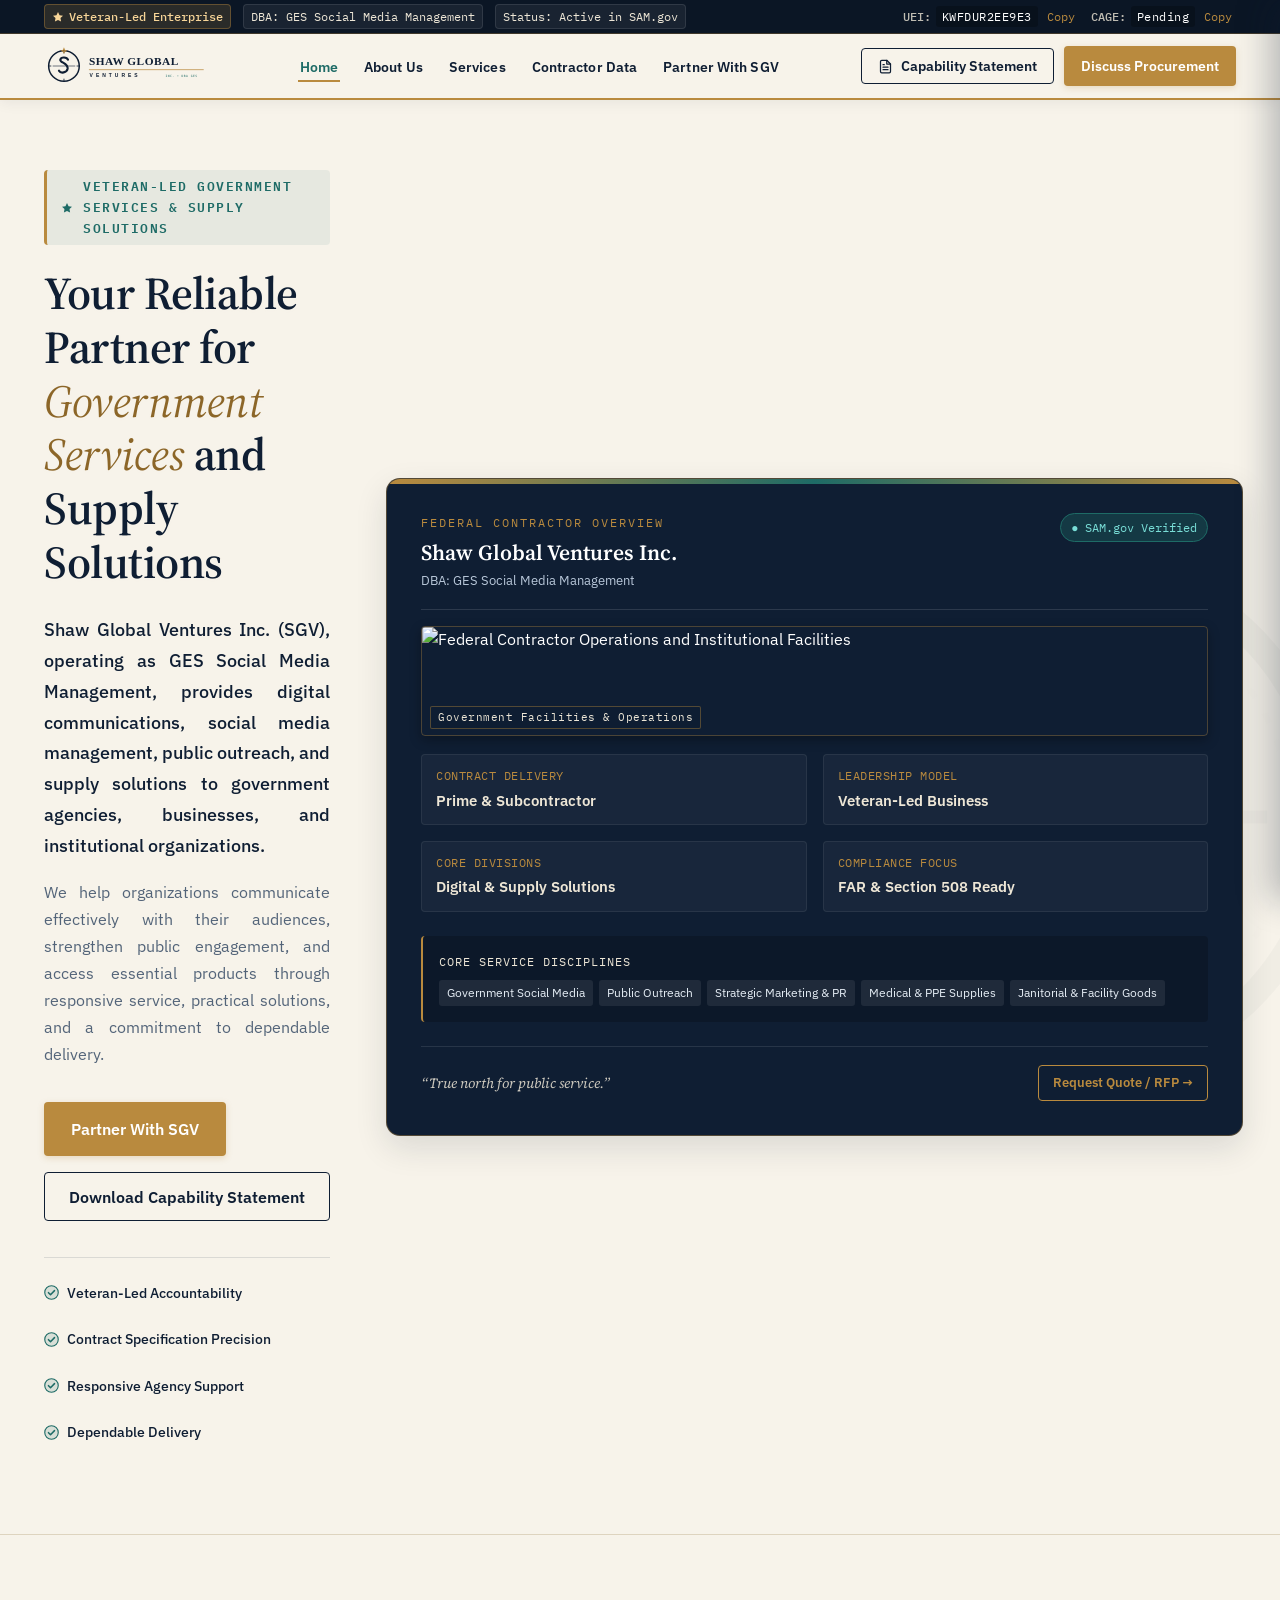
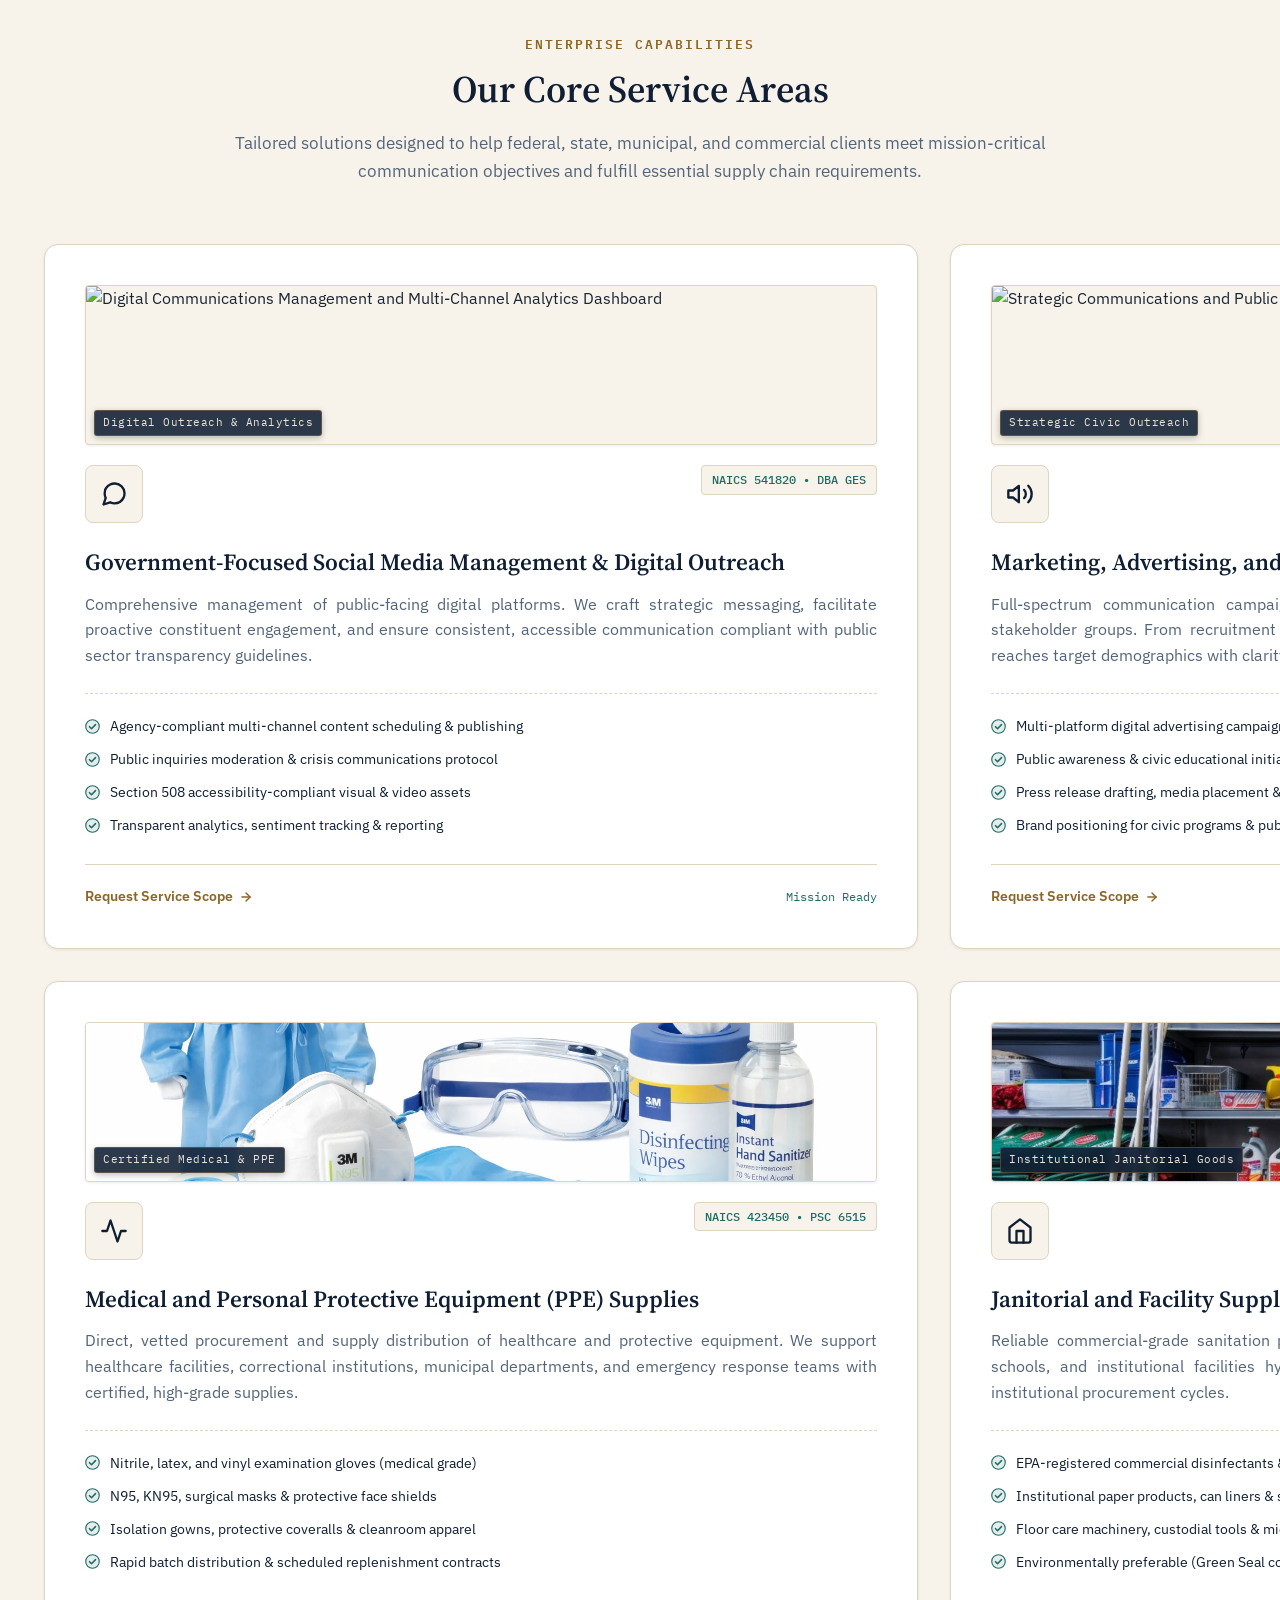
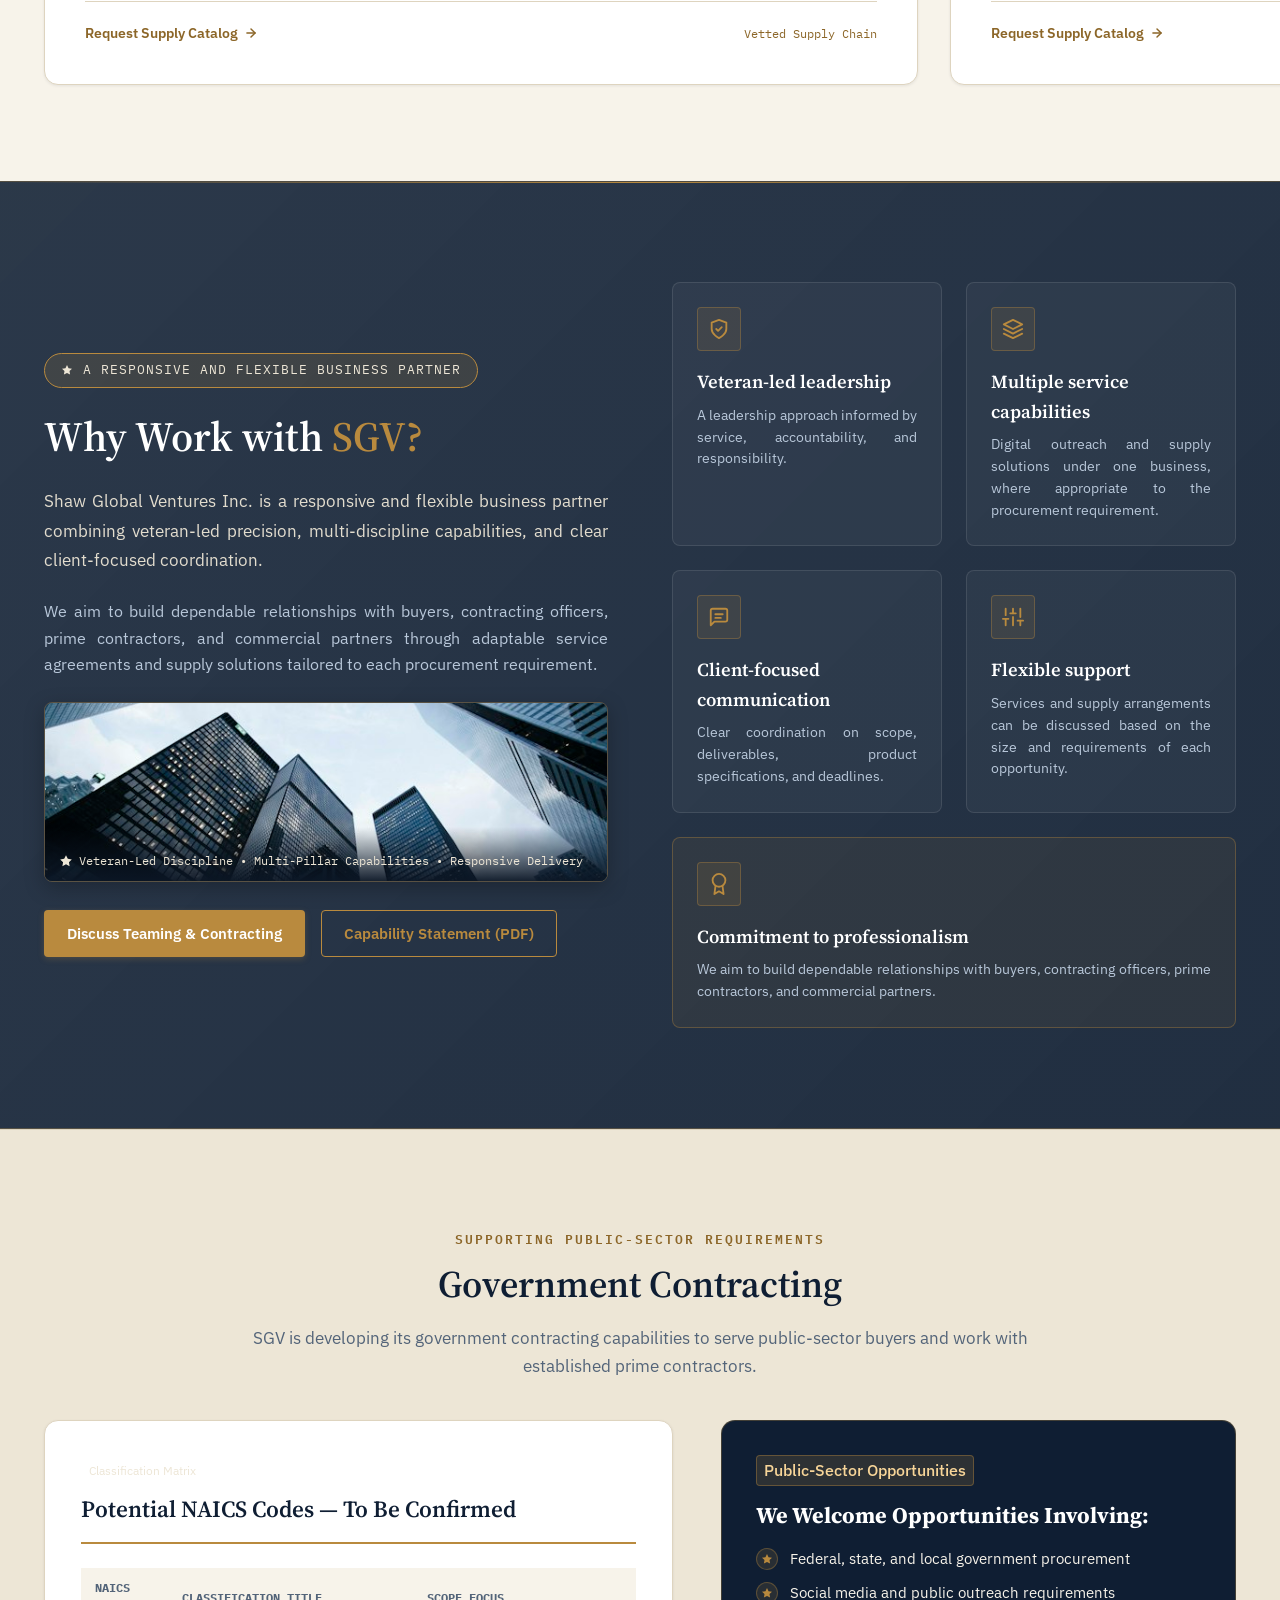
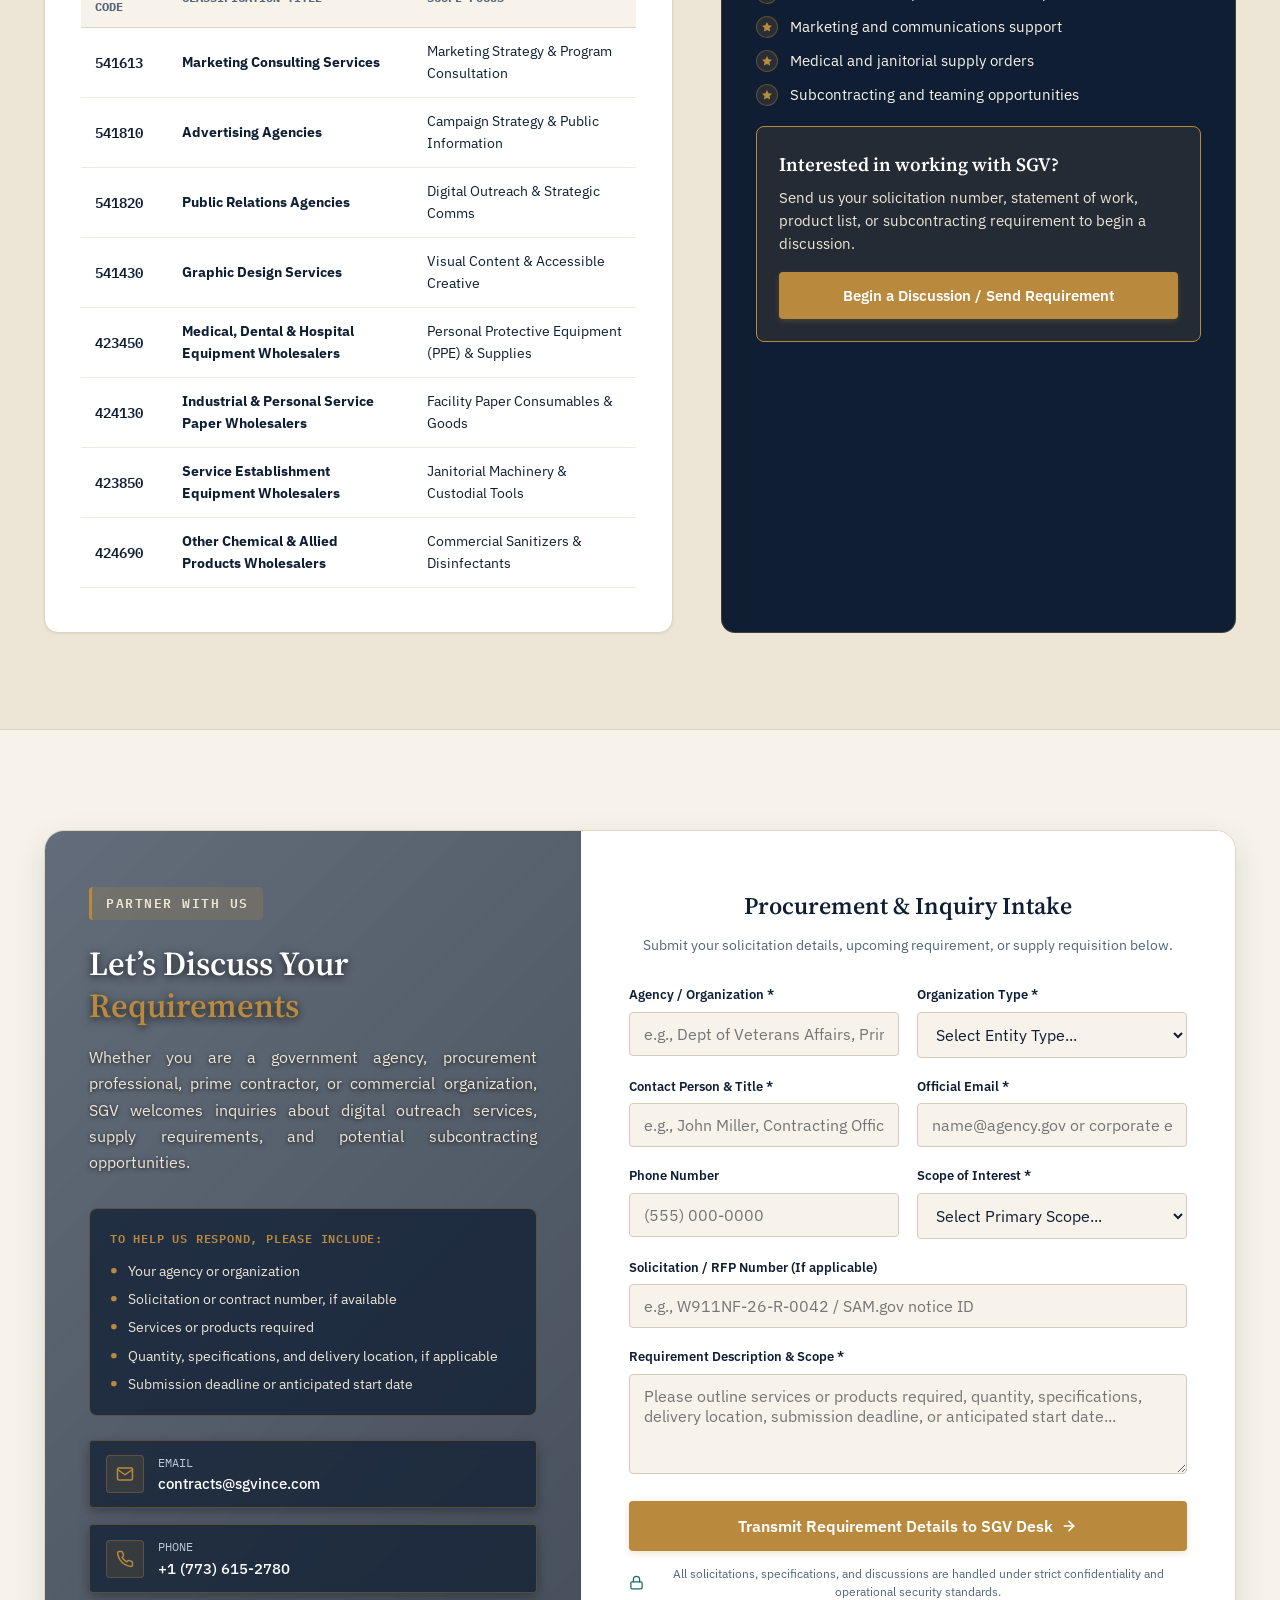
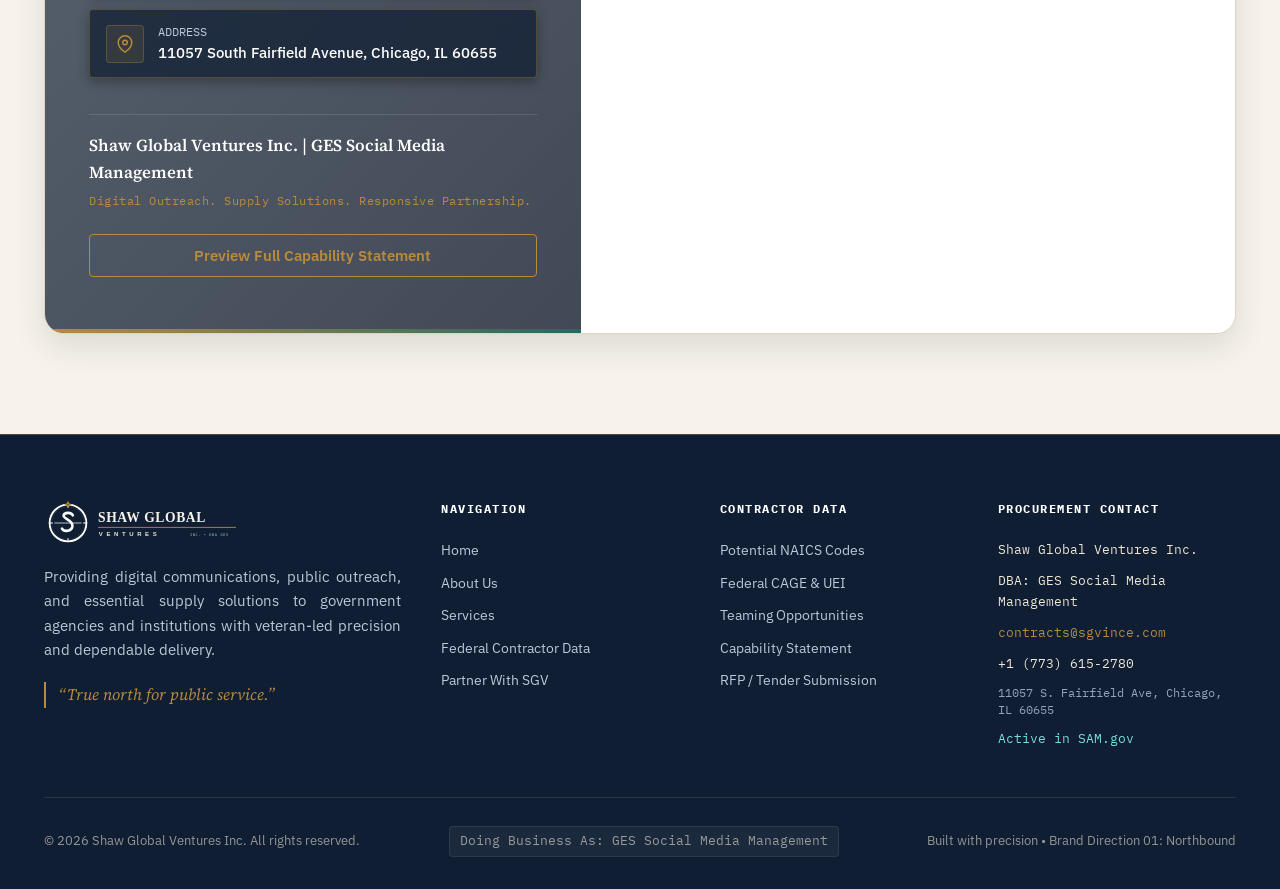
==== commit 0d928d61: "Update corporate credentials: UEI, CAGE Pending, email, phone, address, and refine header ribbons" ====
--- a/index.html
+++ b/index.html
@@ -502,12 +502,12 @@
               </table>
             </div>
 
-            <p style="font-size: 0.82rem; color: var(--text-muted); margin-top: 14px; line-height: 1.5; font-style: italic;">
+            <!-- <p style="font-size: 0.82rem; color: var(--text-muted); margin-top: 14px; line-height: 1.5; font-style: italic;">
               Final NAICS selections should reflect SGV’s actual business activities and the products it intends to sell. Additional codes may be appropriate depending on the specific products and services offered.
-            </p>
+            </p> -->
 
             <!-- Stated Scope & Requirements Evaluation Note -->
-            <div class="review-note-box">
+            <!-- <div class="review-note-box">
               <div style="display: flex; gap: 12px; align-items: flex-start;">
                 <svg width="20" height="20" viewBox="0 0 24 24" fill="none" stroke="currentColor" stroke-width="2" stroke-linecap="round" stroke-linejoin="round" style="color: var(--color-teal); flex-shrink: 0; margin-top: 2px;" aria-hidden="true">
                   <circle cx="12" cy="12" r="10"></circle>
@@ -518,7 +518,7 @@
                   We review each opportunity against the stated scope, specifications, delivery requirements, and applicable eligibility conditions.
                 </p>
               </div>
-            </div>
+            </div> -->
           </div>
 
           <!-- Opportunities We Welcome & Solicitation Intake Callout -->
@@ -579,7 +579,7 @@
         </div>
 
         <!-- Compliance & Certification Status Note Banner -->
-        <div class="gov-disclaimer-banner">
+        <!-- <div class="gov-disclaimer-banner">
           <svg width="22" height="22" viewBox="0 0 24 24" fill="none" stroke="currentColor" stroke-width="2" stroke-linecap="round" stroke-linejoin="round" style="color: var(--color-brass); flex-shrink: 0; margin-top: 1px;" aria-hidden="true">
             <circle cx="12" cy="12" r="10"></circle>
             <line x1="12" y1="16" x2="12" y2="12"></line>
@@ -588,7 +588,7 @@
           <p style="margin: 0;">
             <strong>Note:</strong> Government registration, eligibility, and certification status will be stated accurately as they are confirmed. Registration or certification does not guarantee a contract award.
           </p>
-        </div>
+        </div> -->
 
       </div>
     </section>
@@ -638,7 +638,7 @@
                   </span>
                   <div>
                     <div class="contact-label">Email</div>
-                    <div class="contact-val">contracts@shawglobalventures.com</div>
+                    <div class="contact-val"><a href="mailto:contracts@sgvince.com" style="color: inherit; text-decoration: none;">contracts@sgvince.com</a></div>
                   </div>
                 </div>
 
@@ -650,11 +650,24 @@
                   </span>
                   <div>
                     <div class="contact-label">Phone</div>
-                    <div class="contact-val">[Business phone number]</div>
+                    <div class="contact-val"><a href="tel:+17736152780" style="color: inherit; text-decoration: none;">+1 (773) 615-2780</a></div>
                   </div>
                 </div>
 
                 <div class="contact-card-item">
+                  <span class="contact-icon" aria-hidden="true">
+                    <svg width="18" height="18" viewBox="0 0 24 24" fill="none" stroke="currentColor" stroke-width="2" stroke-linecap="round" stroke-linejoin="round">
+                      <path d="M21 10c0 7-9 13-9 13s-9-6-9-13a9 9 0 0 1 18 0z"></path>
+                      <circle cx="12" cy="10" r="3"></circle>
+                    </svg>
+                  </span>
+                  <div>
+                    <div class="contact-label">Address</div>
+                    <div class="contact-val">11057 South Fairfield Avenue, Chicago, IL 60655</div>
+                  </div>
+                </div>
+
+                <!-- <div class="contact-card-item">
                   <span class="contact-icon" aria-hidden="true">
                     <svg width="18" height="18" viewBox="0 0 24 24" fill="none" stroke="currentColor" stroke-width="2" stroke-linecap="round" stroke-linejoin="round">
                       <circle cx="12" cy="12" r="10"></circle>
@@ -664,9 +677,9 @@
                   </span>
                   <div>
                     <div class="contact-label">Website</div>
-                    <div class="contact-val">www.shawglobalventures.com</div>
+                    <div class="contact-val"><a href="https://www.shawglobalventures.com" target="_blank" rel="noopener noreferrer" style="color: inherit; text-decoration: none;">www.shawglobalventures.com</a></div>
                   </div>
-                </div>
+                </div> -->
               </div>
 
               <div class="cta-tagline-footer">
